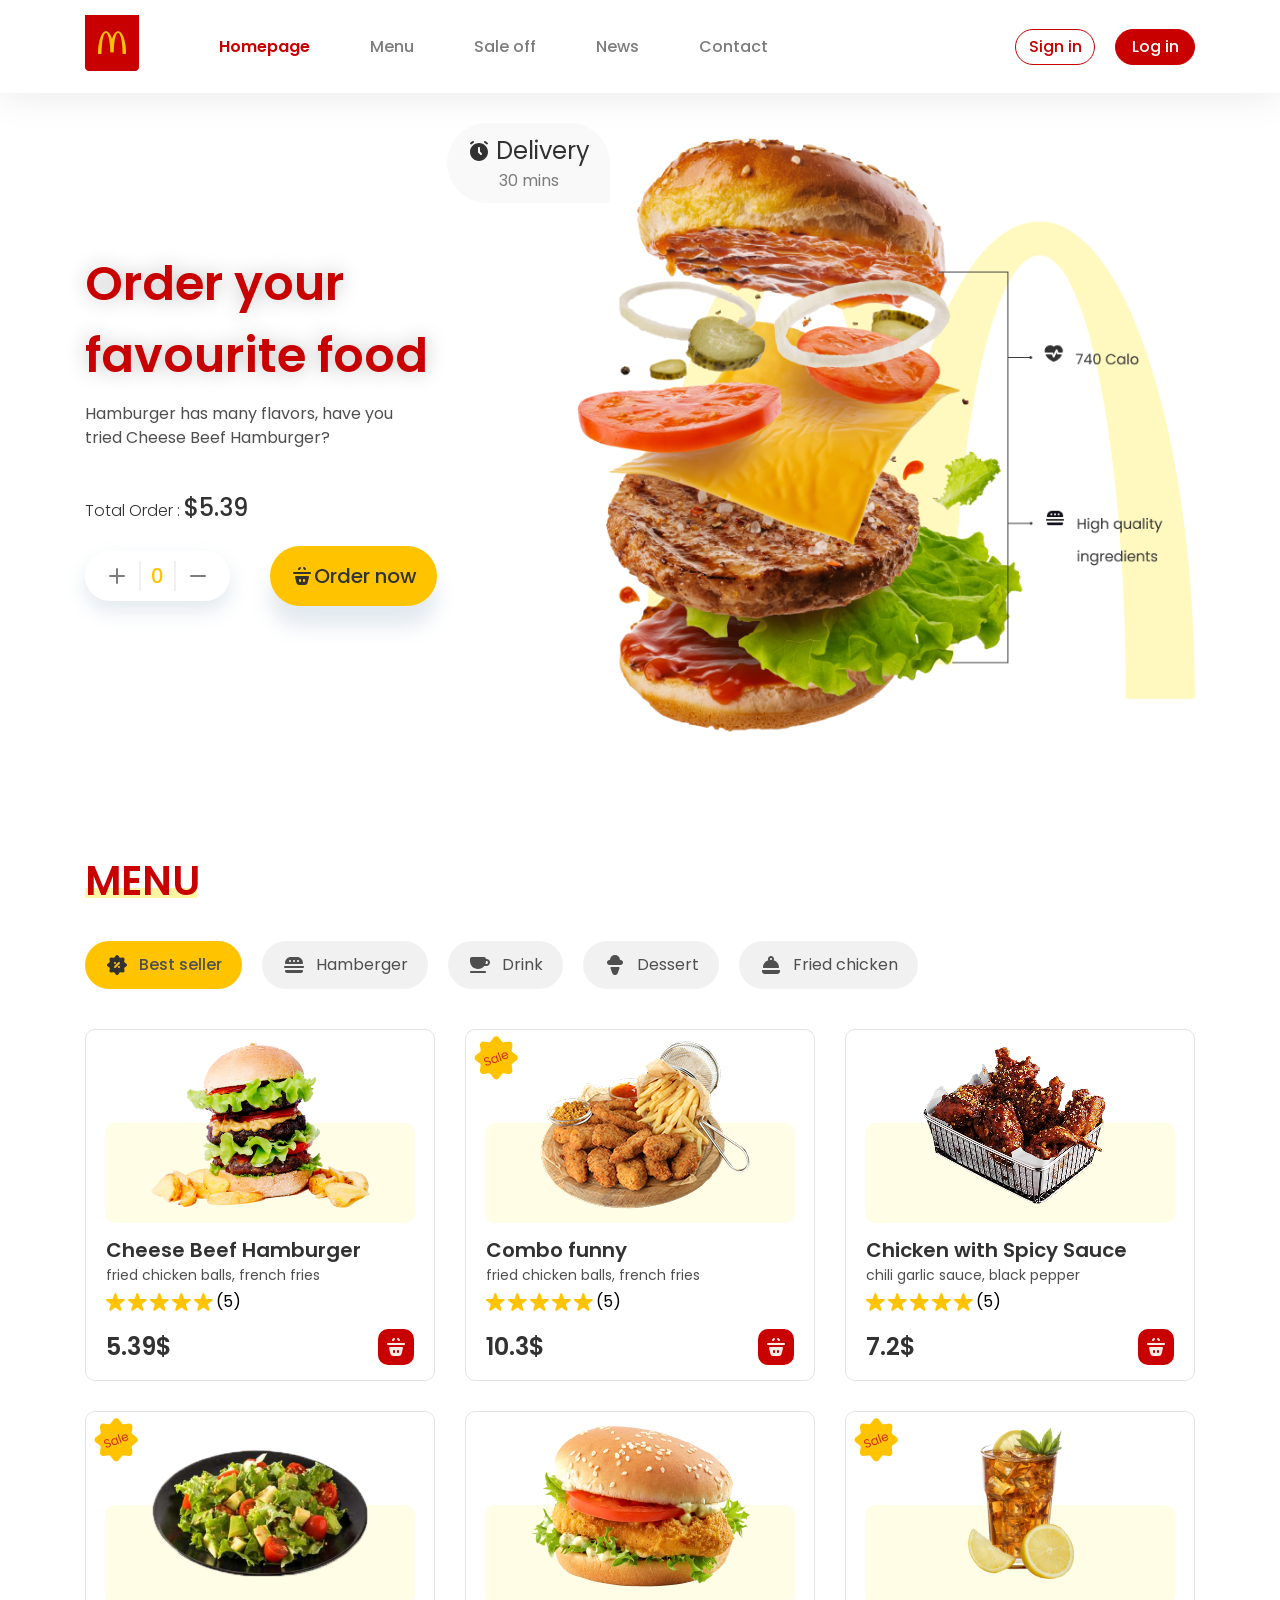
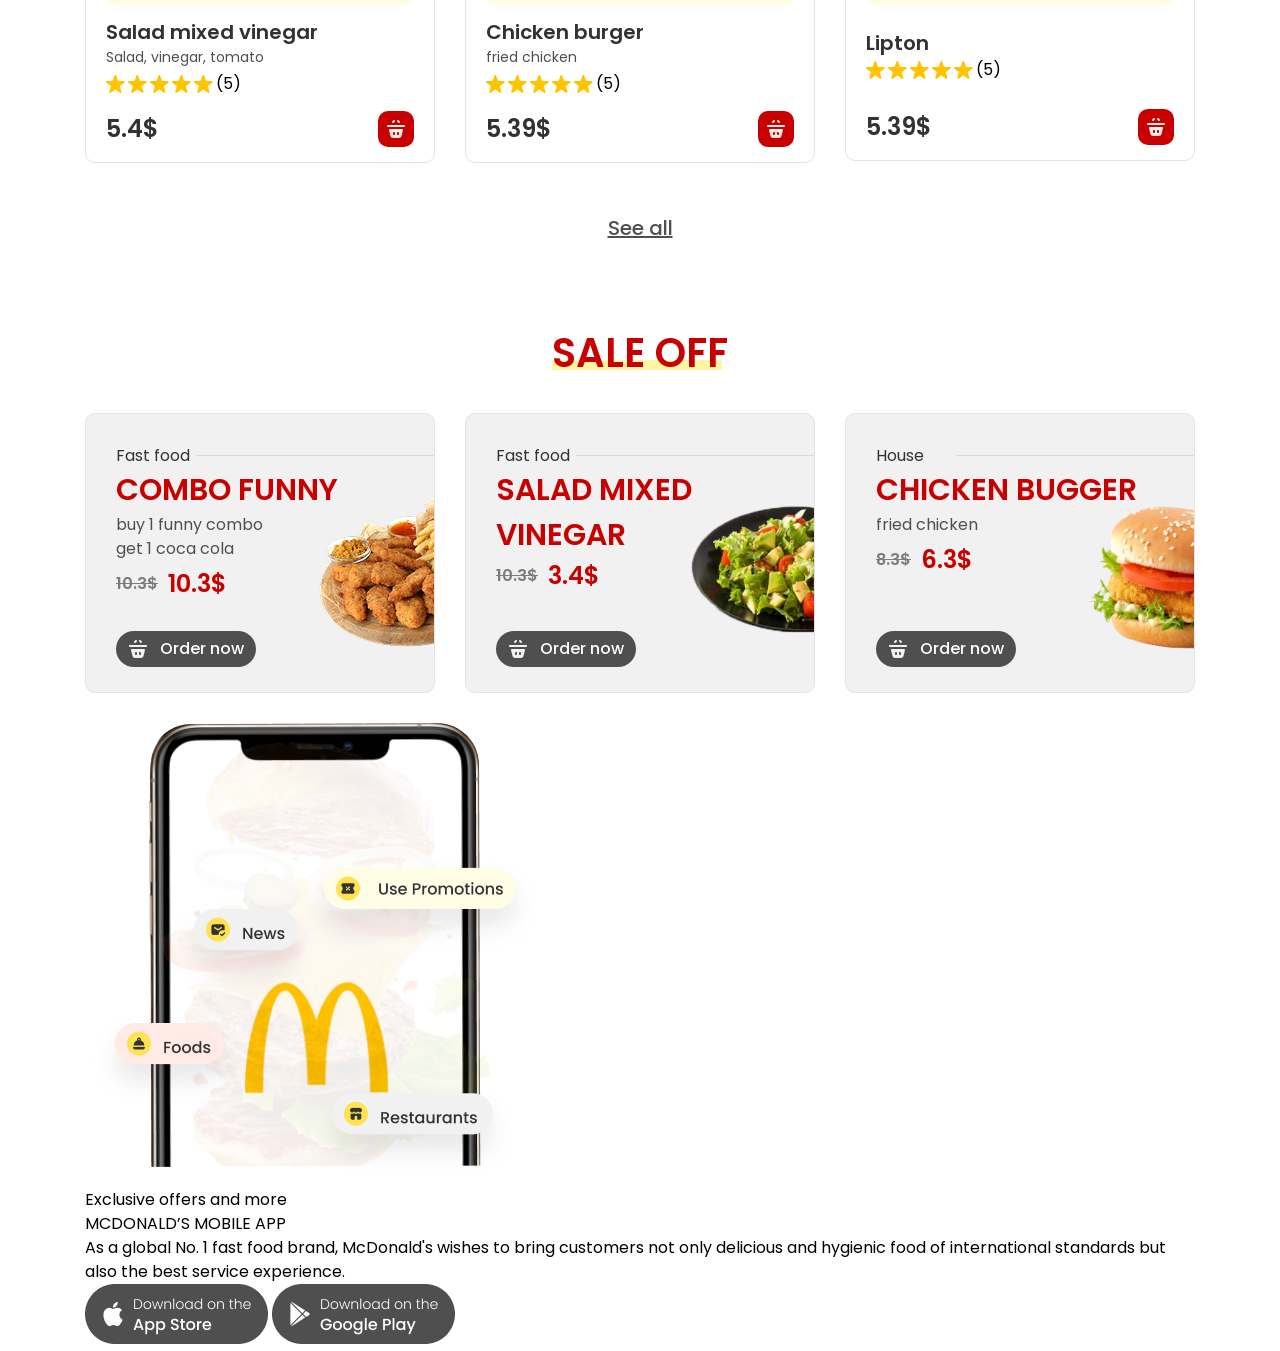
==== index.html @ 327045d1 "feat: add news section HTML structure" ====
<!doctype html>
<html lang="en">
  <head>
    <meta charset="UTF-8" />
    <meta name="viewport" content="width=device-width, initial-scale=1.0" />
    <title>food delivery</title>
    <link rel="icon" type="image/png" href="./images/logo-site.png" />
    <link rel="stylesheet" href="styles/app.css" />
    <link rel="stylesheet" href="styles/responsive.css" />
  </head>
  <body>
    <!-- header -->
    <header class="header">
      <div class="container">
        <nav class="nav">
          <div class="nav-content">
            <div class="nav-content__logo">
              <img
                src="./images/logo-header.png"
                class="nav-content__img"
                alt="header Logo"
              />
            </div>
            <ul class="menu-list">
              <li
                data-section="homepage"
                class="menu-list__item menu-list__item--active"
              >
                <a href="#" class="menu-list__item__link">Homepage</a>
              </li>
              <li data-section="menu" class="menu-list__item">
                <a href="#" class="menu-list__item__link">Menu</a>
              </li>
              <li data-section="sale-off" class="menu-list__item">
                <a href="#" class="menu-list__item__link">Sale off</a>
              </li>
              <li data-section="news" class="menu-list__item">
                <a href="#" class="menu-list__item__link">News</a>
              </li>
              <li data-section="contact" class="menu-list__item">
                <a href="#" class="menu-list__item__link">Contact</a>
              </li>
            </ul>
          </div>
          <div class="nav-btn">
            <a
              href="auth.html?form=signup"
              class="nav-btn__link nav-btn__link--sign"
              >Sign in</a
            >
            <a
              href="auth.html?form=login"
              class="nav-btn__link nav-btn__link--log"
              >Log in</a
            >
          </div>
          <div class="nav-toggle__icon">
            <div class="nav-toggle__line"></div>
          </div>
        </nav>
      </div>
    </header>
    <main class="main">
      <section class="homepage" id="homepage">
        <div class="container">
          <div class="row">
            <div class="col-12 col-md-5">
              <div class="homepage-content">
                <h1 class="homepage__title">Order your favourite food</h1>
                <p class="homepage__caption">
                  Hamburger has many flavors, have you tried Cheese Beef
                  Hamburger?
                </p>

                <div class="pricing">
                  <p class="pricing__price">
                    Total Order : <span> $5.39</span>
                  </p>
                  <div class="pricing-order">
                    <div class="pricing-order__numbers">
                      <svg
                        width="24"
                        height="24"
                        class="pricing-icon__plus"
                        viewBox="0 0 24 24"
                        fill="none"
                      >
                        <path
                          d="M12 5V19"
                          stroke="#7D7C7C"
                          stroke-width="2"
                          stroke-linecap="round"
                          stroke-linejoin="round"
                        />
                        <path
                          d="M5 12H19"
                          stroke="#7D7C7C"
                          stroke-width="2"
                          stroke-linecap="round"
                          stroke-linejoin="round"
                        />
                      </svg>
                      <span class="pricing-order__number">0</span>
                      <svg
                        width="24"
                        height="24"
                        class="pricing-icon__min"
                        viewBox="0 0 24 24"
                        fill="none"
                      >
                        <path
                          d="M5 12H19"
                          stroke="#7D7C7C"
                          stroke-width="2"
                          stroke-linecap="round"
                          stroke-linejoin="round"
                        />
                      </svg>
                    </div>
                    <div class="pricing-order__now">
                      <svg
                        width="24"
                        height="24"
                        class="pricing-icon__shopping"
                        viewBox="0 0 24 24"
                        fill="none"
                      >
                        <path
                          fill-rule="evenodd"
                          clip-rule="evenodd"
                          d="M5.9963 12C5.344 12 4.86633 12.6144 5.02717 13.2466L6.42488 18.7398C6.76319 20.0693 7.96032 21 9.33225 21H14.6652C16.0383 21 17.2362 20.0678 17.5734 18.7367L18.9644 13.2456C19.1245 12.6137 18.6469 12 17.9951 12H5.9963ZM9 16C9 15.4477 9.44771 15 10 15C10.5523 15 11 15.4477 11 16V17C11 17.5523 10.5523 18 10 18C9.44771 18 9 17.5523 9 17V16ZM13 16C13 15.4477 13.4477 15 14 15C14.5523 15 15 15.4477 15 16V17C15 17.5523 14.5523 18 14 18C13.4477 18 13 17.5523 13 17V16Z"
                          fill="#323232"
                        />
                        <path
                          d="M3 9C3 8.44772 3.44772 8 4 8H20C20.5523 8 21 8.44772 21 9C21 9.55228 20.5523 10 20 10H4C3.44772 10 3 9.55228 3 9Z"
                          fill="#323232"
                        />
                        <path
                          fill-rule="evenodd"
                          clip-rule="evenodd"
                          d="M10.7071 4.70711C11.0976 4.31658 11.0976 3.68342 10.7071 3.29289C10.3166 2.90237 9.68342 2.90237 9.29289 3.29289L8.29289 4.29289C7.90237 4.68342 7.90237 5.31658 8.29289 5.70711C8.68342 6.09763 9.31658 6.09763 9.70711 5.70711L10.7071 4.70711ZM13.2929 4.70711C12.9024 4.31658 12.9024 3.68342 13.2929 3.29289C13.6834 2.90237 14.3166 2.90237 14.7071 3.29289L15.7071 4.29289C16.0976 4.68342 16.0976 5.31658 15.7071 5.70711C15.3166 6.09763 14.6834 6.09763 14.2929 5.70711L13.2929 4.70711Z"
                          fill="#323232"
                        />
                      </svg>
                      <p class="pricing-order__now__title">Order now</p>
                    </div>
                  </div>
                </div>
              </div>
            </div>
            <div class="col-12 col-md-7">
              <div class="homepage-photo">
                <img
                  src="./images/Hamberger-home.png"
                  class="homepage_img"
                  alt="burger"
                />
              </div>
              <div class="delivery">
                <div class="delivery-recived">
                  <svg width="24" height="24" viewBox="0 0 24 24" fill="none">
                    <path
                      fill-rule="evenodd"
                      clip-rule="evenodd"
                      d="M3 13C3 8.02944 7.02944 4 12 4C16.9706 4 21 8.02944 21 13C21 17.9706 16.9706 22 12 22C7.02944 22 3 17.9706 3 13ZM13 9C13 8.44772 12.5523 8 12 8C11.4477 8 11 8.44772 11 9V13C11 13.2652 11.1054 13.5196 11.2929 13.7071L13.2929 15.7071C13.6834 16.0976 14.3166 16.0976 14.7071 15.7071C15.0976 15.3166 15.0976 14.6834 14.7071 14.2929L13 12.5858V9Z"
                      fill="#323232"
                    />
                    <path
                      d="M4.60006 5.30006C4.15823 5.63143 3.53143 5.54189 3.20006 5.10006C2.86869 4.65823 2.95823 4.03143 3.40006 3.70006L5.40006 2.20006C5.84189 1.86869 6.46869 1.95823 6.80006 2.40006C7.13143 2.84189 7.04189 3.46869 6.60006 3.80006L4.60006 5.30006Z"
                      fill="#323232"
                    />
                    <path
                      d="M18.6001 2.20018C18.1582 1.86881 17.5314 1.95835 17.2001 2.40018C16.8687 2.842 16.9582 3.46881 17.4001 3.80018L19.4001 5.30018C19.8419 5.63155 20.4687 5.542 20.8001 5.10018C21.1314 4.65835 21.0419 4.03155 20.6001 3.70018L18.6001 2.20018Z"
                      fill="#323232"
                    />
                  </svg>
                  <p class="delivery-recived__title">Delivery</p>
                </div>
                <p class="delivery-time">30 mins</p>
              </div>
            </div>
          </div>
        </div>
      </section>
      <section class="menu" id="menu">
        <div class="container">
          <h2 class="section-title">Menu</h2>
          <ul class="food-list">
            <li
              class="food-list__item food-list__item--active"
              data-content-id="#Bestseller"
            >
              <svg width="24" height="24" viewBox="0 0 24 24" fill="none">
                <path
                  fill-rule="evenodd"
                  clip-rule="evenodd"
                  d="M13.2193 2.60795C12.607 1.80052 11.3932 1.80052 10.781 2.60795L9.40692 4.42007C9.18858 4.70802 8.83187 4.85577 8.47387 4.80655L6.22093 4.49678C5.21707 4.35876 4.35876 5.21707 4.49678 6.22092L4.80655 8.47387C4.85577 8.83187 4.70802 9.18858 4.42007 9.40692L2.60795 10.781C1.80052 11.3932 1.80052 12.607 2.60795 13.2193L4.42007 14.5933C4.70802 14.8116 4.85577 15.1683 4.80655 15.5263L4.49678 17.7793C4.35876 18.7831 5.21707 19.6415 6.22092 19.5034L8.47387 19.1937C8.83187 19.1444 9.18858 19.2922 9.40691 19.5801L10.781 21.3923C11.3932 22.1997 12.607 22.1997 13.2193 21.3923L14.5933 19.5801C14.8116 19.2922 15.1683 19.1444 15.5263 19.1937L17.7793 19.5034C18.7831 19.6415 19.6415 18.7831 19.5034 17.7793L19.1937 15.5263C19.1444 15.1683 19.2922 14.8116 19.5801 14.5933L21.3923 13.2193C22.1997 12.607 22.1997 11.3932 21.3923 10.781L19.5801 9.40692C19.2922 9.18858 19.1444 8.83187 19.1937 8.47387L19.5034 6.22092C19.6415 5.21707 18.7831 4.35876 17.7793 4.49678L15.5263 4.80655C15.1683 4.85577 14.8116 4.70802 14.5933 4.42007L13.2193 2.60795ZM14.7071 9.2929C14.3166 8.90237 13.6834 8.90237 13.2929 9.2929L9.29289 13.2929C8.90237 13.6834 8.90237 14.3166 9.29289 14.7071C9.68342 15.0976 10.3166 15.0976 10.7071 14.7071L14.7071 10.7071C15.0976 10.3166 15.0976 9.68342 14.7071 9.2929ZM10 11C9.44772 11 9 10.5523 9 10C9 9.44772 9.44772 9 10 9C10.5523 9 11 9.44772 11 10C11 10.5523 10.5523 11 10 11ZM14 15C14.5523 15 15 14.5523 15 14C15 13.4477 14.5523 13 14 13C13.4477 13 13 13.4477 13 14C13 14.5523 13.4477 15 14 15Z"
                  fill="#323232"
                />
              </svg>
              <span class="food-list__item--text">Best seller</span>
            </li>
            <li class="food-list__item" data-content-id="#hamberger">
              <svg width="24" height="24" viewBox="0 0 24 24" fill="none">
                <path
                  d="M2 14C2 13.4477 2.44772 13 3 13H21C21.5523 13 22 13.4477 22 14C22 14.5523 21.5523 15 21 15H3C2.44772 15 2 14.5523 2 14Z"
                  fill="#504F4F"
                />
                <path
                  fill-rule="evenodd"
                  clip-rule="evenodd"
                  d="M3 10C3 6.68629 5.68629 4 9 4H15C18.3137 4 21 6.68629 21 10C21 10.5523 20.5523 11 20 11H4C3.44772 11 3 10.5523 3 10ZM9 8C9 8.55228 8.55228 9 8 9C7.44772 9 7 8.55228 7 8C7 7.44772 7.44772 7 8 7C8.55228 7 9 7.44772 9 8ZM12 9C12.5523 9 13 8.55228 13 8C13 7.44772 12.5523 7 12 7C11.4477 7 11 7.44772 11 8C11 8.55228 11.4477 9 12 9ZM17 8C17 8.55228 16.5523 9 16 9C15.4477 9 15 8.55228 15 8C15 7.44772 15.4477 7 16 7C16.5523 7 17 7.44772 17 8Z"
                  fill="#504F4F"
                />
                <path
                  d="M21 18C21 19.1046 20.1046 20 19 20H5C3.89543 20 3 19.1046 3 18C3 17.4477 3.44772 17 4 17H20C20.5523 17 21 17.4477 21 18Z"
                  fill="#504F4F"
                />
              </svg>
              <span class="food-list__item--text">Hamberger</span>
            </li>
            <li class="food-list__item" data-content-id="#drink">
              <svg width="24" height="24" viewBox="0 0 24 24" fill="none">
                <path
                  d="M2 19C2 18.4477 2.44772 18 3 18H17C17.5523 18 18 18.4477 18 19C18 19.5523 17.5523 20 17 20H3C2.44772 20 2 19.5523 2 19Z"
                  fill="#504F4F"
                />
                <path
                  fill-rule="evenodd"
                  clip-rule="evenodd"
                  d="M4 4C2.89543 4 2 4.89543 2 6V8C2 12.4183 5.58172 16 10 16C12.5264 16 14.7793 14.8289 16.2454 13H18.5C20.433 13 22 11.433 22 9.5C22 7.567 20.433 6 18.5 6H18C18 4.89543 17.1046 4 16 4H4ZM18 8C18 9.0609 17.7935 10.0736 17.4185 11H18.5C19.3284 11 20 10.3284 20 9.5C20 8.67157 19.3284 8 18.5 8H18Z"
                  fill="#504F4F"
                />
              </svg>
              <span class="food-list__item--text">Drink</span>
            </li>
            <li class="food-list__item" data-content-id="#dessert">
              <svg width="24" height="24" viewBox="0 0 24 24" fill="none">
                <path
                  d="M7.50668 15.3511C7.26153 14.6974 7.74481 14 8.44301 14H15.557C16.2552 14 16.7385 14.6974 16.4933 15.3511L14.7023 20.1273C14.2799 21.2538 13.203 22 12 22C10.797 22 9.72017 21.2538 9.29777 20.1273L7.50668 15.3511Z"
                  fill="#504F4F"
                />
                <path
                  fill-rule="evenodd"
                  clip-rule="evenodd"
                  d="M16.9754 6.5007C17.0026 6.7755 17.2239 7 17.5 7C18.8807 7 20 8.11929 20 9.5C20 10.8807 18.8807 12 17.5 12H12H6.5C5.11929 12 4 10.8807 4 9.5C4 8.11929 5.11929 7 6.5 7C6.77614 7 6.99737 6.7755 7.02462 6.5007C7.27516 3.9737 9.40709 2 12 2C14.5929 2 16.7248 3.9737 16.9754 6.5007Z"
                  fill="#504F4F"
                />
              </svg>
              <span class="food-list__item--text">Dessert</span>
            </li>
            <li class="food-list__item" data-content-id="#Friedchicken">
              <svg width="24" height="24" viewBox="0 0 24 24" fill="none">
                <path
                  d="M3 17.8C3 17.3582 3.35817 17 3.8 17H20.2C20.6418 17 21 17.3582 21 17.8C21 19.5673 19.5673 21 17.8 21H6.2C4.43269 21 3 19.5673 3 17.8Z"
                  fill="#504F4F"
                />
                <path
                  fill-rule="evenodd"
                  clip-rule="evenodd"
                  d="M3.8 17C3.35817 17 3 17.3582 3 17.8C3 19.5673 4.43269 21 6.2 21H17.8C19.5673 21 21 19.5673 21 17.8C21 17.3582 20.6418 17 20.2 17H3.8Z"
                  fill="#504F4F"
                />
                <path
                  fill-rule="evenodd"
                  clip-rule="evenodd"
                  d="M14.6785 7.35254C14.8842 6.94614 15 6.4866 15 6C15 4.34315 13.6569 3 12 3C10.3431 3 9 4.34315 9 6C9 6.4866 9.11585 6.94614 9.32147 7.35254C6.23647 8.32706 4 11.2119 4 14.619C4 14.8294 4.17056 15 4.38095 15H19.619C19.8294 15 20 14.8294 20 14.619C20 11.2119 17.7635 8.32706 14.6785 7.35254ZM13 6C13 6.55228 12.5523 7 12 7C11.4477 7 11 6.55228 11 6C11 5.44772 11.4477 5 12 5C12.5523 5 13 5.44772 13 6Z"
                  fill="#504F4F"
                />
              </svg>
              <span class="food-list__item--text">Fried chicken</span>
            </li>
          </ul>
          <div class="menu-food menu-food--show" id="Bestseller">
            <div class="row">
              <div class="col-12 col-sm-6 col-md-6 col-lg-4">
                <div class="food-card">
                  <div class="food-card__photo">
                    <img
                      src="./images/Hamberher-menu.png"
                      class="food-card__img"
                      alt="Hamberger"
                      loading="lazy"
                    />
                  </div>
                  <div class="food-content">
                    <h4 class="food-content-title">Cheese Beef Hamburger</h4>
                    <p class="food-content-caption">
                      fried chicken balls, french fries
                    </p>
                    <div class="food-star">
                      <svg
                        width="19"
                        height="18"
                        viewBox="0 0 19 18"
                        fill="none"
                      >
                        <path
                          d="M8.38586 0.690968C8.68521 -0.230343 9.98862 -0.230344 10.288 0.690967L11.8066 5.36473C11.9404 5.77675 12.3244 6.05571 12.7576 6.05571H17.6719C18.6406 6.05571 19.0434 7.29533 18.2597 7.86473L14.284 10.7533C13.9335 11.0079 13.7868 11.4593 13.9207 11.8713L15.4393 16.5451C15.7386 17.4664 14.6842 18.2325 13.9004 17.6631L9.9247 14.7746C9.57421 14.5199 9.09962 14.5199 8.74913 14.7746L4.77339 17.6631C3.98968 18.2325 2.9352 17.4664 3.23455 16.5451L4.75314 11.8713C4.88702 11.4593 4.74036 11.0079 4.38987 10.7533L0.414135 7.86473C-0.369579 7.29533 0.0331967 6.05571 1.00192 6.05571H5.9162C6.34943 6.05571 6.73339 5.77675 6.86726 5.36473L8.38586 0.690968Z"
                          fill="#FFC300"
                        />
                      </svg>
                      <svg
                        width="19"
                        height="18"
                        viewBox="0 0 19 18"
                        fill="none"
                      >
                        <path
                          d="M8.38586 0.690968C8.68521 -0.230343 9.98862 -0.230344 10.288 0.690967L11.8066 5.36473C11.9404 5.77675 12.3244 6.05571 12.7576 6.05571H17.6719C18.6406 6.05571 19.0434 7.29533 18.2597 7.86473L14.284 10.7533C13.9335 11.0079 13.7868 11.4593 13.9207 11.8713L15.4393 16.5451C15.7386 17.4664 14.6842 18.2325 13.9004 17.6631L9.9247 14.7746C9.57421 14.5199 9.09962 14.5199 8.74913 14.7746L4.77339 17.6631C3.98968 18.2325 2.9352 17.4664 3.23455 16.5451L4.75314 11.8713C4.88702 11.4593 4.74036 11.0079 4.38987 10.7533L0.414135 7.86473C-0.369579 7.29533 0.0331967 6.05571 1.00192 6.05571H5.9162C6.34943 6.05571 6.73339 5.77675 6.86726 5.36473L8.38586 0.690968Z"
                          fill="#FFC300"
                        />
                      </svg>
                      <svg
                        width="19"
                        height="18"
                        viewBox="0 0 19 18"
                        fill="none"
                      >
                        <path
                          d="M8.38586 0.690968C8.68521 -0.230343 9.98862 -0.230344 10.288 0.690967L11.8066 5.36473C11.9404 5.77675 12.3244 6.05571 12.7576 6.05571H17.6719C18.6406 6.05571 19.0434 7.29533 18.2597 7.86473L14.284 10.7533C13.9335 11.0079 13.7868 11.4593 13.9207 11.8713L15.4393 16.5451C15.7386 17.4664 14.6842 18.2325 13.9004 17.6631L9.9247 14.7746C9.57421 14.5199 9.09962 14.5199 8.74913 14.7746L4.77339 17.6631C3.98968 18.2325 2.9352 17.4664 3.23455 16.5451L4.75314 11.8713C4.88702 11.4593 4.74036 11.0079 4.38987 10.7533L0.414135 7.86473C-0.369579 7.29533 0.0331967 6.05571 1.00192 6.05571H5.9162C6.34943 6.05571 6.73339 5.77675 6.86726 5.36473L8.38586 0.690968Z"
                          fill="#FFC300"
                        />
                      </svg>
                      <svg
                        width="19"
                        height="18"
                        viewBox="0 0 19 18"
                        fill="none"
                      >
                        <path
                          d="M8.38586 0.690968C8.68521 -0.230343 9.98862 -0.230344 10.288 0.690967L11.8066 5.36473C11.9404 5.77675 12.3244 6.05571 12.7576 6.05571H17.6719C18.6406 6.05571 19.0434 7.29533 18.2597 7.86473L14.284 10.7533C13.9335 11.0079 13.7868 11.4593 13.9207 11.8713L15.4393 16.5451C15.7386 17.4664 14.6842 18.2325 13.9004 17.6631L9.9247 14.7746C9.57421 14.5199 9.09962 14.5199 8.74913 14.7746L4.77339 17.6631C3.98968 18.2325 2.9352 17.4664 3.23455 16.5451L4.75314 11.8713C4.88702 11.4593 4.74036 11.0079 4.38987 10.7533L0.414135 7.86473C-0.369579 7.29533 0.0331967 6.05571 1.00192 6.05571H5.9162C6.34943 6.05571 6.73339 5.77675 6.86726 5.36473L8.38586 0.690968Z"
                          fill="#FFC300"
                        />
                      </svg>
                      <svg
                        width="19"
                        height="18"
                        viewBox="0 0 19 18"
                        fill="none"
                      >
                        <path
                          d="M8.38586 0.690968C8.68521 -0.230343 9.98862 -0.230344 10.288 0.690967L11.8066 5.36473C11.9404 5.77675 12.3244 6.05571 12.7576 6.05571H17.6719C18.6406 6.05571 19.0434 7.29533 18.2597 7.86473L14.284 10.7533C13.9335 11.0079 13.7868 11.4593 13.9207 11.8713L15.4393 16.5451C15.7386 17.4664 14.6842 18.2325 13.9004 17.6631L9.9247 14.7746C9.57421 14.5199 9.09962 14.5199 8.74913 14.7746L4.77339 17.6631C3.98968 18.2325 2.9352 17.4664 3.23455 16.5451L4.75314 11.8713C4.88702 11.4593 4.74036 11.0079 4.38987 10.7533L0.414135 7.86473C-0.369579 7.29533 0.0331967 6.05571 1.00192 6.05571H5.9162C6.34943 6.05571 6.73339 5.77675 6.86726 5.36473L8.38586 0.690968Z"
                          fill="#FFC300"
                        />
                      </svg>
                      <span class="food-star__text">(5)</span>
                    </div>
                  </div>
                  <div class="food-price">
                    <p class="food-price__text">5.39$</p>
                    <div class="food-price__icon">
                      <svg
                        width="24"
                        height="24"
                        viewBox="0 0 24 24"
                        fill="none"
                      >
                        <path
                          fill-rule="evenodd"
                          clip-rule="evenodd"
                          d="M5.9963 12C5.344 12 4.86633 12.6144 5.02717 13.2466L6.42488 18.7398C6.76319 20.0693 7.96032 21 9.33225 21H14.6652C16.0383 21 17.2362 20.0678 17.5734 18.7367L18.9644 13.2456C19.1245 12.6137 18.6469 12 17.9951 12H5.9963ZM9 16C9 15.4477 9.44771 15 10 15C10.5523 15 11 15.4477 11 16V17C11 17.5523 10.5523 18 10 18C9.44771 18 9 17.5523 9 17V16ZM13 16C13 15.4477 13.4477 15 14 15C14.5523 15 15 15.4477 15 16V17C15 17.5523 14.5523 18 14 18C13.4477 18 13 17.5523 13 17V16Z"
                          fill="#ffeae6"
                        />
                        <path
                          d="M3 9C3 8.44772 3.44772 8 4 8H20C20.5523 8 21 8.44772 21 9C21 9.55228 20.5523 10 20 10H4C3.44772 10 3 9.55228 3 9Z"
                          fill="#ffeae6"
                        />
                        <path
                          fill-rule="evenodd"
                          clip-rule="evenodd"
                          d="M10.7071 4.70711C11.0976 4.31658 11.0976 3.68342 10.7071 3.29289C10.3166 2.90237 9.68342 2.90237 9.29289 3.29289L8.29289 4.29289C7.90237 4.68342 7.90237 5.31658 8.29289 5.70711C8.68342 6.09763 9.31658 6.09763 9.70711 5.70711L10.7071 4.70711ZM13.2929 4.70711C12.9024 4.31658 12.9024 3.68342 13.2929 3.29289C13.6834 2.90237 14.3166 2.90237 14.7071 3.29289L15.7071 4.29289C16.0976 4.68342 16.0976 5.31658 15.7071 5.70711C15.3166 6.09763 14.6834 6.09763 14.2929 5.70711L13.2929 4.70711Z"
                          fill="#ffeae6"
                        />
                      </svg>
                    </div>
                  </div>
                </div>
              </div>
              <div class="col-12 col-sm-6 col-md-6 col-lg-4">
                <div class="food-card">
                  <div class="food-card__photo">
                    <img
                      src="./images/Combo-menu.png"
                      class="food-card__img"
                      alt="Hamberger"
                      loading="lazy"
                    />
                  </div>
                  <div class="food-content">
                    <h4 class="food-content-title">Combo funny</h4>
                    <p class="food-content-caption">
                      fried chicken balls, french fries
                    </p>
                    <div class="food-star">
                      <svg
                        width="19"
                        height="18"
                        viewBox="0 0 19 18"
                        fill="none"
                      >
                        <path
                          d="M8.38586 0.690968C8.68521 -0.230343 9.98862 -0.230344 10.288 0.690967L11.8066 5.36473C11.9404 5.77675 12.3244 6.05571 12.7576 6.05571H17.6719C18.6406 6.05571 19.0434 7.29533 18.2597 7.86473L14.284 10.7533C13.9335 11.0079 13.7868 11.4593 13.9207 11.8713L15.4393 16.5451C15.7386 17.4664 14.6842 18.2325 13.9004 17.6631L9.9247 14.7746C9.57421 14.5199 9.09962 14.5199 8.74913 14.7746L4.77339 17.6631C3.98968 18.2325 2.9352 17.4664 3.23455 16.5451L4.75314 11.8713C4.88702 11.4593 4.74036 11.0079 4.38987 10.7533L0.414135 7.86473C-0.369579 7.29533 0.0331967 6.05571 1.00192 6.05571H5.9162C6.34943 6.05571 6.73339 5.77675 6.86726 5.36473L8.38586 0.690968Z"
                          fill="#FFC300"
                        />
                      </svg>
                      <svg
                        width="19"
                        height="18"
                        viewBox="0 0 19 18"
                        fill="none"
                      >
                        <path
                          d="M8.38586 0.690968C8.68521 -0.230343 9.98862 -0.230344 10.288 0.690967L11.8066 5.36473C11.9404 5.77675 12.3244 6.05571 12.7576 6.05571H17.6719C18.6406 6.05571 19.0434 7.29533 18.2597 7.86473L14.284 10.7533C13.9335 11.0079 13.7868 11.4593 13.9207 11.8713L15.4393 16.5451C15.7386 17.4664 14.6842 18.2325 13.9004 17.6631L9.9247 14.7746C9.57421 14.5199 9.09962 14.5199 8.74913 14.7746L4.77339 17.6631C3.98968 18.2325 2.9352 17.4664 3.23455 16.5451L4.75314 11.8713C4.88702 11.4593 4.74036 11.0079 4.38987 10.7533L0.414135 7.86473C-0.369579 7.29533 0.0331967 6.05571 1.00192 6.05571H5.9162C6.34943 6.05571 6.73339 5.77675 6.86726 5.36473L8.38586 0.690968Z"
                          fill="#FFC300"
                        />
                      </svg>
                      <svg
                        width="19"
                        height="18"
                        viewBox="0 0 19 18"
                        fill="none"
                      >
                        <path
                          d="M8.38586 0.690968C8.68521 -0.230343 9.98862 -0.230344 10.288 0.690967L11.8066 5.36473C11.9404 5.77675 12.3244 6.05571 12.7576 6.05571H17.6719C18.6406 6.05571 19.0434 7.29533 18.2597 7.86473L14.284 10.7533C13.9335 11.0079 13.7868 11.4593 13.9207 11.8713L15.4393 16.5451C15.7386 17.4664 14.6842 18.2325 13.9004 17.6631L9.9247 14.7746C9.57421 14.5199 9.09962 14.5199 8.74913 14.7746L4.77339 17.6631C3.98968 18.2325 2.9352 17.4664 3.23455 16.5451L4.75314 11.8713C4.88702 11.4593 4.74036 11.0079 4.38987 10.7533L0.414135 7.86473C-0.369579 7.29533 0.0331967 6.05571 1.00192 6.05571H5.9162C6.34943 6.05571 6.73339 5.77675 6.86726 5.36473L8.38586 0.690968Z"
                          fill="#FFC300"
                        />
                      </svg>
                      <svg
                        width="19"
                        height="18"
                        viewBox="0 0 19 18"
                        fill="none"
                      >
                        <path
                          d="M8.38586 0.690968C8.68521 -0.230343 9.98862 -0.230344 10.288 0.690967L11.8066 5.36473C11.9404 5.77675 12.3244 6.05571 12.7576 6.05571H17.6719C18.6406 6.05571 19.0434 7.29533 18.2597 7.86473L14.284 10.7533C13.9335 11.0079 13.7868 11.4593 13.9207 11.8713L15.4393 16.5451C15.7386 17.4664 14.6842 18.2325 13.9004 17.6631L9.9247 14.7746C9.57421 14.5199 9.09962 14.5199 8.74913 14.7746L4.77339 17.6631C3.98968 18.2325 2.9352 17.4664 3.23455 16.5451L4.75314 11.8713C4.88702 11.4593 4.74036 11.0079 4.38987 10.7533L0.414135 7.86473C-0.369579 7.29533 0.0331967 6.05571 1.00192 6.05571H5.9162C6.34943 6.05571 6.73339 5.77675 6.86726 5.36473L8.38586 0.690968Z"
                          fill="#FFC300"
                        />
                      </svg>
                      <svg
                        width="19"
                        height="18"
                        viewBox="0 0 19 18"
                        fill="none"
                      >
                        <path
                          d="M8.38586 0.690968C8.68521 -0.230343 9.98862 -0.230344 10.288 0.690967L11.8066 5.36473C11.9404 5.77675 12.3244 6.05571 12.7576 6.05571H17.6719C18.6406 6.05571 19.0434 7.29533 18.2597 7.86473L14.284 10.7533C13.9335 11.0079 13.7868 11.4593 13.9207 11.8713L15.4393 16.5451C15.7386 17.4664 14.6842 18.2325 13.9004 17.6631L9.9247 14.7746C9.57421 14.5199 9.09962 14.5199 8.74913 14.7746L4.77339 17.6631C3.98968 18.2325 2.9352 17.4664 3.23455 16.5451L4.75314 11.8713C4.88702 11.4593 4.74036 11.0079 4.38987 10.7533L0.414135 7.86473C-0.369579 7.29533 0.0331967 6.05571 1.00192 6.05571H5.9162C6.34943 6.05571 6.73339 5.77675 6.86726 5.36473L8.38586 0.690968Z"
                          fill="#FFC300"
                        />
                      </svg>
                      <span class="food-star__text">(5)</span>
                    </div>
                  </div>
                  <div class="food-price">
                    <p class="food-price__text">10.3$</p>
                    <div class="food-price__icon">
                      <svg
                        width="24"
                        height="24"
                        viewBox="0 0 24 24"
                        fill="none"
                      >
                        <path
                          fill-rule="evenodd"
                          clip-rule="evenodd"
                          d="M5.9963 12C5.344 12 4.86633 12.6144 5.02717 13.2466L6.42488 18.7398C6.76319 20.0693 7.96032 21 9.33225 21H14.6652C16.0383 21 17.2362 20.0678 17.5734 18.7367L18.9644 13.2456C19.1245 12.6137 18.6469 12 17.9951 12H5.9963ZM9 16C9 15.4477 9.44771 15 10 15C10.5523 15 11 15.4477 11 16V17C11 17.5523 10.5523 18 10 18C9.44771 18 9 17.5523 9 17V16ZM13 16C13 15.4477 13.4477 15 14 15C14.5523 15 15 15.4477 15 16V17C15 17.5523 14.5523 18 14 18C13.4477 18 13 17.5523 13 17V16Z"
                          fill="#ffeae6"
                        />
                        <path
                          d="M3 9C3 8.44772 3.44772 8 4 8H20C20.5523 8 21 8.44772 21 9C21 9.55228 20.5523 10 20 10H4C3.44772 10 3 9.55228 3 9Z"
                          fill="#ffeae6"
                        />
                        <path
                          fill-rule="evenodd"
                          clip-rule="evenodd"
                          d="M10.7071 4.70711C11.0976 4.31658 11.0976 3.68342 10.7071 3.29289C10.3166 2.90237 9.68342 2.90237 9.29289 3.29289L8.29289 4.29289C7.90237 4.68342 7.90237 5.31658 8.29289 5.70711C8.68342 6.09763 9.31658 6.09763 9.70711 5.70711L10.7071 4.70711ZM13.2929 4.70711C12.9024 4.31658 12.9024 3.68342 13.2929 3.29289C13.6834 2.90237 14.3166 2.90237 14.7071 3.29289L15.7071 4.29289C16.0976 4.68342 16.0976 5.31658 15.7071 5.70711C15.3166 6.09763 14.6834 6.09763 14.2929 5.70711L13.2929 4.70711Z"
                          fill="#ffeae6"
                        />
                      </svg>
                    </div>
                  </div>
                  <img
                    src="./images/sale-menu.png"
                    class="food-sale"
                    alt="sale"
                  />
                </div>
              </div>
              <div class="col-12 col-sm-6 col-md-6 col-lg-4">
                <div class="food-card">
                  <div class="food-card__photo">
                    <img
                      src="./images/chicken-menu.png"
                      class="food-card__img"
                      alt="Hamberger"
                      loading="lazy"
                    />
                  </div>
                  <div class="food-content">
                    <h4 class="food-content-title">
                      ‌Chicken with Spicy Sauce
                    </h4>
                    <p class="food-content-caption">
                      chili garlic sauce, black pepper
                    </p>
                    <div class="food-star">
                      <svg
                        width="19"
                        height="18"
                        viewBox="0 0 19 18"
                        fill="none"
                      >
                        <path
                          d="M8.38586 0.690968C8.68521 -0.230343 9.98862 -0.230344 10.288 0.690967L11.8066 5.36473C11.9404 5.77675 12.3244 6.05571 12.7576 6.05571H17.6719C18.6406 6.05571 19.0434 7.29533 18.2597 7.86473L14.284 10.7533C13.9335 11.0079 13.7868 11.4593 13.9207 11.8713L15.4393 16.5451C15.7386 17.4664 14.6842 18.2325 13.9004 17.6631L9.9247 14.7746C9.57421 14.5199 9.09962 14.5199 8.74913 14.7746L4.77339 17.6631C3.98968 18.2325 2.9352 17.4664 3.23455 16.5451L4.75314 11.8713C4.88702 11.4593 4.74036 11.0079 4.38987 10.7533L0.414135 7.86473C-0.369579 7.29533 0.0331967 6.05571 1.00192 6.05571H5.9162C6.34943 6.05571 6.73339 5.77675 6.86726 5.36473L8.38586 0.690968Z"
                          fill="#FFC300"
                        />
                      </svg>
                      <svg
                        width="19"
                        height="18"
                        viewBox="0 0 19 18"
                        fill="none"
                      >
                        <path
                          d="M8.38586 0.690968C8.68521 -0.230343 9.98862 -0.230344 10.288 0.690967L11.8066 5.36473C11.9404 5.77675 12.3244 6.05571 12.7576 6.05571H17.6719C18.6406 6.05571 19.0434 7.29533 18.2597 7.86473L14.284 10.7533C13.9335 11.0079 13.7868 11.4593 13.9207 11.8713L15.4393 16.5451C15.7386 17.4664 14.6842 18.2325 13.9004 17.6631L9.9247 14.7746C9.57421 14.5199 9.09962 14.5199 8.74913 14.7746L4.77339 17.6631C3.98968 18.2325 2.9352 17.4664 3.23455 16.5451L4.75314 11.8713C4.88702 11.4593 4.74036 11.0079 4.38987 10.7533L0.414135 7.86473C-0.369579 7.29533 0.0331967 6.05571 1.00192 6.05571H5.9162C6.34943 6.05571 6.73339 5.77675 6.86726 5.36473L8.38586 0.690968Z"
                          fill="#FFC300"
                        />
                      </svg>
                      <svg
                        width="19"
                        height="18"
                        viewBox="0 0 19 18"
                        fill="none"
                      >
                        <path
                          d="M8.38586 0.690968C8.68521 -0.230343 9.98862 -0.230344 10.288 0.690967L11.8066 5.36473C11.9404 5.77675 12.3244 6.05571 12.7576 6.05571H17.6719C18.6406 6.05571 19.0434 7.29533 18.2597 7.86473L14.284 10.7533C13.9335 11.0079 13.7868 11.4593 13.9207 11.8713L15.4393 16.5451C15.7386 17.4664 14.6842 18.2325 13.9004 17.6631L9.9247 14.7746C9.57421 14.5199 9.09962 14.5199 8.74913 14.7746L4.77339 17.6631C3.98968 18.2325 2.9352 17.4664 3.23455 16.5451L4.75314 11.8713C4.88702 11.4593 4.74036 11.0079 4.38987 10.7533L0.414135 7.86473C-0.369579 7.29533 0.0331967 6.05571 1.00192 6.05571H5.9162C6.34943 6.05571 6.73339 5.77675 6.86726 5.36473L8.38586 0.690968Z"
                          fill="#FFC300"
                        />
                      </svg>
                      <svg
                        width="19"
                        height="18"
                        viewBox="0 0 19 18"
                        fill="none"
                      >
                        <path
                          d="M8.38586 0.690968C8.68521 -0.230343 9.98862 -0.230344 10.288 0.690967L11.8066 5.36473C11.9404 5.77675 12.3244 6.05571 12.7576 6.05571H17.6719C18.6406 6.05571 19.0434 7.29533 18.2597 7.86473L14.284 10.7533C13.9335 11.0079 13.7868 11.4593 13.9207 11.8713L15.4393 16.5451C15.7386 17.4664 14.6842 18.2325 13.9004 17.6631L9.9247 14.7746C9.57421 14.5199 9.09962 14.5199 8.74913 14.7746L4.77339 17.6631C3.98968 18.2325 2.9352 17.4664 3.23455 16.5451L4.75314 11.8713C4.88702 11.4593 4.74036 11.0079 4.38987 10.7533L0.414135 7.86473C-0.369579 7.29533 0.0331967 6.05571 1.00192 6.05571H5.9162C6.34943 6.05571 6.73339 5.77675 6.86726 5.36473L8.38586 0.690968Z"
                          fill="#FFC300"
                        />
                      </svg>
                      <svg
                        width="19"
                        height="18"
                        viewBox="0 0 19 18"
                        fill="none"
                      >
                        <path
                          d="M8.38586 0.690968C8.68521 -0.230343 9.98862 -0.230344 10.288 0.690967L11.8066 5.36473C11.9404 5.77675 12.3244 6.05571 12.7576 6.05571H17.6719C18.6406 6.05571 19.0434 7.29533 18.2597 7.86473L14.284 10.7533C13.9335 11.0079 13.7868 11.4593 13.9207 11.8713L15.4393 16.5451C15.7386 17.4664 14.6842 18.2325 13.9004 17.6631L9.9247 14.7746C9.57421 14.5199 9.09962 14.5199 8.74913 14.7746L4.77339 17.6631C3.98968 18.2325 2.9352 17.4664 3.23455 16.5451L4.75314 11.8713C4.88702 11.4593 4.74036 11.0079 4.38987 10.7533L0.414135 7.86473C-0.369579 7.29533 0.0331967 6.05571 1.00192 6.05571H5.9162C6.34943 6.05571 6.73339 5.77675 6.86726 5.36473L8.38586 0.690968Z"
                          fill="#FFC300"
                        />
                      </svg>
                      <span class="food-star__text">(5)</span>
                    </div>
                  </div>
                  <div class="food-price">
                    <p class="food-price__text">7.2$</p>
                    <div class="food-price__icon">
                      <svg
                        width="24"
                        height="24"
                        viewBox="0 0 24 24"
                        fill="none"
                      >
                        <path
                          fill-rule="evenodd"
                          clip-rule="evenodd"
                          d="M5.9963 12C5.344 12 4.86633 12.6144 5.02717 13.2466L6.42488 18.7398C6.76319 20.0693 7.96032 21 9.33225 21H14.6652C16.0383 21 17.2362 20.0678 17.5734 18.7367L18.9644 13.2456C19.1245 12.6137 18.6469 12 17.9951 12H5.9963ZM9 16C9 15.4477 9.44771 15 10 15C10.5523 15 11 15.4477 11 16V17C11 17.5523 10.5523 18 10 18C9.44771 18 9 17.5523 9 17V16ZM13 16C13 15.4477 13.4477 15 14 15C14.5523 15 15 15.4477 15 16V17C15 17.5523 14.5523 18 14 18C13.4477 18 13 17.5523 13 17V16Z"
                          fill="#ffeae6"
                        />
                        <path
                          d="M3 9C3 8.44772 3.44772 8 4 8H20C20.5523 8 21 8.44772 21 9C21 9.55228 20.5523 10 20 10H4C3.44772 10 3 9.55228 3 9Z"
                          fill="#ffeae6"
                        />
                        <path
                          fill-rule="evenodd"
                          clip-rule="evenodd"
                          d="M10.7071 4.70711C11.0976 4.31658 11.0976 3.68342 10.7071 3.29289C10.3166 2.90237 9.68342 2.90237 9.29289 3.29289L8.29289 4.29289C7.90237 4.68342 7.90237 5.31658 8.29289 5.70711C8.68342 6.09763 9.31658 6.09763 9.70711 5.70711L10.7071 4.70711ZM13.2929 4.70711C12.9024 4.31658 12.9024 3.68342 13.2929 3.29289C13.6834 2.90237 14.3166 2.90237 14.7071 3.29289L15.7071 4.29289C16.0976 4.68342 16.0976 5.31658 15.7071 5.70711C15.3166 6.09763 14.6834 6.09763 14.2929 5.70711L13.2929 4.70711Z"
                          fill="#ffeae6"
                        />
                      </svg>
                    </div>
                  </div>
                </div>
              </div>
              <div class="col-12 col-sm-6 col-md-6 col-lg-4">
                <div class="food-card">
                  <div class="food-card__photo">
                    <img
                      src="./images/Salad-menu.png"
                      class="food-card__img"
                      alt="Hamberger"
                      loading="lazy"
                    />
                  </div>
                  <div class="food-content">
                    <h4 class="food-content-title">Salad mixed vinegar</h4>
                    <p class="food-content-caption">Salad, vinegar, tomato</p>
                    <div class="food-star">
                      <svg
                        width="19"
                        height="18"
                        viewBox="0 0 19 18"
                        fill="none"
                      >
                        <path
                          d="M8.38586 0.690968C8.68521 -0.230343 9.98862 -0.230344 10.288 0.690967L11.8066 5.36473C11.9404 5.77675 12.3244 6.05571 12.7576 6.05571H17.6719C18.6406 6.05571 19.0434 7.29533 18.2597 7.86473L14.284 10.7533C13.9335 11.0079 13.7868 11.4593 13.9207 11.8713L15.4393 16.5451C15.7386 17.4664 14.6842 18.2325 13.9004 17.6631L9.9247 14.7746C9.57421 14.5199 9.09962 14.5199 8.74913 14.7746L4.77339 17.6631C3.98968 18.2325 2.9352 17.4664 3.23455 16.5451L4.75314 11.8713C4.88702 11.4593 4.74036 11.0079 4.38987 10.7533L0.414135 7.86473C-0.369579 7.29533 0.0331967 6.05571 1.00192 6.05571H5.9162C6.34943 6.05571 6.73339 5.77675 6.86726 5.36473L8.38586 0.690968Z"
                          fill="#FFC300"
                        />
                      </svg>
                      <svg
                        width="19"
                        height="18"
                        viewBox="0 0 19 18"
                        fill="none"
                      >
                        <path
                          d="M8.38586 0.690968C8.68521 -0.230343 9.98862 -0.230344 10.288 0.690967L11.8066 5.36473C11.9404 5.77675 12.3244 6.05571 12.7576 6.05571H17.6719C18.6406 6.05571 19.0434 7.29533 18.2597 7.86473L14.284 10.7533C13.9335 11.0079 13.7868 11.4593 13.9207 11.8713L15.4393 16.5451C15.7386 17.4664 14.6842 18.2325 13.9004 17.6631L9.9247 14.7746C9.57421 14.5199 9.09962 14.5199 8.74913 14.7746L4.77339 17.6631C3.98968 18.2325 2.9352 17.4664 3.23455 16.5451L4.75314 11.8713C4.88702 11.4593 4.74036 11.0079 4.38987 10.7533L0.414135 7.86473C-0.369579 7.29533 0.0331967 6.05571 1.00192 6.05571H5.9162C6.34943 6.05571 6.73339 5.77675 6.86726 5.36473L8.38586 0.690968Z"
                          fill="#FFC300"
                        />
                      </svg>
                      <svg
                        width="19"
                        height="18"
                        viewBox="0 0 19 18"
                        fill="none"
                      >
                        <path
                          d="M8.38586 0.690968C8.68521 -0.230343 9.98862 -0.230344 10.288 0.690967L11.8066 5.36473C11.9404 5.77675 12.3244 6.05571 12.7576 6.05571H17.6719C18.6406 6.05571 19.0434 7.29533 18.2597 7.86473L14.284 10.7533C13.9335 11.0079 13.7868 11.4593 13.9207 11.8713L15.4393 16.5451C15.7386 17.4664 14.6842 18.2325 13.9004 17.6631L9.9247 14.7746C9.57421 14.5199 9.09962 14.5199 8.74913 14.7746L4.77339 17.6631C3.98968 18.2325 2.9352 17.4664 3.23455 16.5451L4.75314 11.8713C4.88702 11.4593 4.74036 11.0079 4.38987 10.7533L0.414135 7.86473C-0.369579 7.29533 0.0331967 6.05571 1.00192 6.05571H5.9162C6.34943 6.05571 6.73339 5.77675 6.86726 5.36473L8.38586 0.690968Z"
                          fill="#FFC300"
                        />
                      </svg>
                      <svg
                        width="19"
                        height="18"
                        viewBox="0 0 19 18"
                        fill="none"
                      >
                        <path
                          d="M8.38586 0.690968C8.68521 -0.230343 9.98862 -0.230344 10.288 0.690967L11.8066 5.36473C11.9404 5.77675 12.3244 6.05571 12.7576 6.05571H17.6719C18.6406 6.05571 19.0434 7.29533 18.2597 7.86473L14.284 10.7533C13.9335 11.0079 13.7868 11.4593 13.9207 11.8713L15.4393 16.5451C15.7386 17.4664 14.6842 18.2325 13.9004 17.6631L9.9247 14.7746C9.57421 14.5199 9.09962 14.5199 8.74913 14.7746L4.77339 17.6631C3.98968 18.2325 2.9352 17.4664 3.23455 16.5451L4.75314 11.8713C4.88702 11.4593 4.74036 11.0079 4.38987 10.7533L0.414135 7.86473C-0.369579 7.29533 0.0331967 6.05571 1.00192 6.05571H5.9162C6.34943 6.05571 6.73339 5.77675 6.86726 5.36473L8.38586 0.690968Z"
                          fill="#FFC300"
                        />
                      </svg>
                      <svg
                        width="19"
                        height="18"
                        viewBox="0 0 19 18"
                        fill="none"
                      >
                        <path
                          d="M8.38586 0.690968C8.68521 -0.230343 9.98862 -0.230344 10.288 0.690967L11.8066 5.36473C11.9404 5.77675 12.3244 6.05571 12.7576 6.05571H17.6719C18.6406 6.05571 19.0434 7.29533 18.2597 7.86473L14.284 10.7533C13.9335 11.0079 13.7868 11.4593 13.9207 11.8713L15.4393 16.5451C15.7386 17.4664 14.6842 18.2325 13.9004 17.6631L9.9247 14.7746C9.57421 14.5199 9.09962 14.5199 8.74913 14.7746L4.77339 17.6631C3.98968 18.2325 2.9352 17.4664 3.23455 16.5451L4.75314 11.8713C4.88702 11.4593 4.74036 11.0079 4.38987 10.7533L0.414135 7.86473C-0.369579 7.29533 0.0331967 6.05571 1.00192 6.05571H5.9162C6.34943 6.05571 6.73339 5.77675 6.86726 5.36473L8.38586 0.690968Z"
                          fill="#FFC300"
                        />
                      </svg>
                      <span class="food-star__text">(5)</span>
                    </div>
                  </div>
                  <div class="food-price">
                    <p class="food-price__text">5.4$</p>
                    <div class="food-price__icon">
                      <svg
                        width="24"
                        height="24"
                        viewBox="0 0 24 24"
                        fill="none"
                      >
                        <path
                          fill-rule="evenodd"
                          clip-rule="evenodd"
                          d="M5.9963 12C5.344 12 4.86633 12.6144 5.02717 13.2466L6.42488 18.7398C6.76319 20.0693 7.96032 21 9.33225 21H14.6652C16.0383 21 17.2362 20.0678 17.5734 18.7367L18.9644 13.2456C19.1245 12.6137 18.6469 12 17.9951 12H5.9963ZM9 16C9 15.4477 9.44771 15 10 15C10.5523 15 11 15.4477 11 16V17C11 17.5523 10.5523 18 10 18C9.44771 18 9 17.5523 9 17V16ZM13 16C13 15.4477 13.4477 15 14 15C14.5523 15 15 15.4477 15 16V17C15 17.5523 14.5523 18 14 18C13.4477 18 13 17.5523 13 17V16Z"
                          fill="#ffeae6"
                        />
                        <path
                          d="M3 9C3 8.44772 3.44772 8 4 8H20C20.5523 8 21 8.44772 21 9C21 9.55228 20.5523 10 20 10H4C3.44772 10 3 9.55228 3 9Z"
                          fill="#ffeae6"
                        />
                        <path
                          fill-rule="evenodd"
                          clip-rule="evenodd"
                          d="M10.7071 4.70711C11.0976 4.31658 11.0976 3.68342 10.7071 3.29289C10.3166 2.90237 9.68342 2.90237 9.29289 3.29289L8.29289 4.29289C7.90237 4.68342 7.90237 5.31658 8.29289 5.70711C8.68342 6.09763 9.31658 6.09763 9.70711 5.70711L10.7071 4.70711ZM13.2929 4.70711C12.9024 4.31658 12.9024 3.68342 13.2929 3.29289C13.6834 2.90237 14.3166 2.90237 14.7071 3.29289L15.7071 4.29289C16.0976 4.68342 16.0976 5.31658 15.7071 5.70711C15.3166 6.09763 14.6834 6.09763 14.2929 5.70711L13.2929 4.70711Z"
                          fill="#ffeae6"
                        />
                      </svg>
                    </div>
                  </div>
                  <img
                    src="./images/sale-menu.png"
                    class="food-sale"
                    alt="sale"
                  />
                </div>
              </div>
              <div class="col-12 col-sm-6 col-md-6 col-lg-4">
                <div class="food-card">
                  <div class="food-card__photo">
                    <img
                      src="./images/burger-menu.png"
                      class="food-card__img"
                      alt="Hamberger"
                      loading="lazy"
                    />
                  </div>
                  <div class="food-content">
                    <h4 class="food-content-title">Chicken burger</h4>
                    <p class="food-content-caption">fried chicken</p>
                    <div class="food-star">
                      <svg
                        width="19"
                        height="18"
                        viewBox="0 0 19 18"
                        fill="none"
                      >
                        <path
                          d="M8.38586 0.690968C8.68521 -0.230343 9.98862 -0.230344 10.288 0.690967L11.8066 5.36473C11.9404 5.77675 12.3244 6.05571 12.7576 6.05571H17.6719C18.6406 6.05571 19.0434 7.29533 18.2597 7.86473L14.284 10.7533C13.9335 11.0079 13.7868 11.4593 13.9207 11.8713L15.4393 16.5451C15.7386 17.4664 14.6842 18.2325 13.9004 17.6631L9.9247 14.7746C9.57421 14.5199 9.09962 14.5199 8.74913 14.7746L4.77339 17.6631C3.98968 18.2325 2.9352 17.4664 3.23455 16.5451L4.75314 11.8713C4.88702 11.4593 4.74036 11.0079 4.38987 10.7533L0.414135 7.86473C-0.369579 7.29533 0.0331967 6.05571 1.00192 6.05571H5.9162C6.34943 6.05571 6.73339 5.77675 6.86726 5.36473L8.38586 0.690968Z"
                          fill="#FFC300"
                        />
                      </svg>
                      <svg
                        width="19"
                        height="18"
                        viewBox="0 0 19 18"
                        fill="none"
                      >
                        <path
                          d="M8.38586 0.690968C8.68521 -0.230343 9.98862 -0.230344 10.288 0.690967L11.8066 5.36473C11.9404 5.77675 12.3244 6.05571 12.7576 6.05571H17.6719C18.6406 6.05571 19.0434 7.29533 18.2597 7.86473L14.284 10.7533C13.9335 11.0079 13.7868 11.4593 13.9207 11.8713L15.4393 16.5451C15.7386 17.4664 14.6842 18.2325 13.9004 17.6631L9.9247 14.7746C9.57421 14.5199 9.09962 14.5199 8.74913 14.7746L4.77339 17.6631C3.98968 18.2325 2.9352 17.4664 3.23455 16.5451L4.75314 11.8713C4.88702 11.4593 4.74036 11.0079 4.38987 10.7533L0.414135 7.86473C-0.369579 7.29533 0.0331967 6.05571 1.00192 6.05571H5.9162C6.34943 6.05571 6.73339 5.77675 6.86726 5.36473L8.38586 0.690968Z"
                          fill="#FFC300"
                        />
                      </svg>
                      <svg
                        width="19"
                        height="18"
                        viewBox="0 0 19 18"
                        fill="none"
                      >
                        <path
                          d="M8.38586 0.690968C8.68521 -0.230343 9.98862 -0.230344 10.288 0.690967L11.8066 5.36473C11.9404 5.77675 12.3244 6.05571 12.7576 6.05571H17.6719C18.6406 6.05571 19.0434 7.29533 18.2597 7.86473L14.284 10.7533C13.9335 11.0079 13.7868 11.4593 13.9207 11.8713L15.4393 16.5451C15.7386 17.4664 14.6842 18.2325 13.9004 17.6631L9.9247 14.7746C9.57421 14.5199 9.09962 14.5199 8.74913 14.7746L4.77339 17.6631C3.98968 18.2325 2.9352 17.4664 3.23455 16.5451L4.75314 11.8713C4.88702 11.4593 4.74036 11.0079 4.38987 10.7533L0.414135 7.86473C-0.369579 7.29533 0.0331967 6.05571 1.00192 6.05571H5.9162C6.34943 6.05571 6.73339 5.77675 6.86726 5.36473L8.38586 0.690968Z"
                          fill="#FFC300"
                        />
                      </svg>
                      <svg
                        width="19"
                        height="18"
                        viewBox="0 0 19 18"
                        fill="none"
                      >
                        <path
                          d="M8.38586 0.690968C8.68521 -0.230343 9.98862 -0.230344 10.288 0.690967L11.8066 5.36473C11.9404 5.77675 12.3244 6.05571 12.7576 6.05571H17.6719C18.6406 6.05571 19.0434 7.29533 18.2597 7.86473L14.284 10.7533C13.9335 11.0079 13.7868 11.4593 13.9207 11.8713L15.4393 16.5451C15.7386 17.4664 14.6842 18.2325 13.9004 17.6631L9.9247 14.7746C9.57421 14.5199 9.09962 14.5199 8.74913 14.7746L4.77339 17.6631C3.98968 18.2325 2.9352 17.4664 3.23455 16.5451L4.75314 11.8713C4.88702 11.4593 4.74036 11.0079 4.38987 10.7533L0.414135 7.86473C-0.369579 7.29533 0.0331967 6.05571 1.00192 6.05571H5.9162C6.34943 6.05571 6.73339 5.77675 6.86726 5.36473L8.38586 0.690968Z"
                          fill="#FFC300"
                        />
                      </svg>
                      <svg
                        width="19"
                        height="18"
                        viewBox="0 0 19 18"
                        fill="none"
                      >
                        <path
                          d="M8.38586 0.690968C8.68521 -0.230343 9.98862 -0.230344 10.288 0.690967L11.8066 5.36473C11.9404 5.77675 12.3244 6.05571 12.7576 6.05571H17.6719C18.6406 6.05571 19.0434 7.29533 18.2597 7.86473L14.284 10.7533C13.9335 11.0079 13.7868 11.4593 13.9207 11.8713L15.4393 16.5451C15.7386 17.4664 14.6842 18.2325 13.9004 17.6631L9.9247 14.7746C9.57421 14.5199 9.09962 14.5199 8.74913 14.7746L4.77339 17.6631C3.98968 18.2325 2.9352 17.4664 3.23455 16.5451L4.75314 11.8713C4.88702 11.4593 4.74036 11.0079 4.38987 10.7533L0.414135 7.86473C-0.369579 7.29533 0.0331967 6.05571 1.00192 6.05571H5.9162C6.34943 6.05571 6.73339 5.77675 6.86726 5.36473L8.38586 0.690968Z"
                          fill="#FFC300"
                        />
                      </svg>
                      <span class="food-star__text">(5)</span>
                    </div>
                  </div>
                  <div class="food-price">
                    <p class="food-price__text">5.39$</p>
                    <div class="food-price__icon">
                      <svg
                        width="24"
                        height="24"
                        viewBox="0 0 24 24"
                        fill="none"
                      >
                        <path
                          fill-rule="evenodd"
                          clip-rule="evenodd"
                          d="M5.9963 12C5.344 12 4.86633 12.6144 5.02717 13.2466L6.42488 18.7398C6.76319 20.0693 7.96032 21 9.33225 21H14.6652C16.0383 21 17.2362 20.0678 17.5734 18.7367L18.9644 13.2456C19.1245 12.6137 18.6469 12 17.9951 12H5.9963ZM9 16C9 15.4477 9.44771 15 10 15C10.5523 15 11 15.4477 11 16V17C11 17.5523 10.5523 18 10 18C9.44771 18 9 17.5523 9 17V16ZM13 16C13 15.4477 13.4477 15 14 15C14.5523 15 15 15.4477 15 16V17C15 17.5523 14.5523 18 14 18C13.4477 18 13 17.5523 13 17V16Z"
                          fill="#ffeae6"
                        />
                        <path
                          d="M3 9C3 8.44772 3.44772 8 4 8H20C20.5523 8 21 8.44772 21 9C21 9.55228 20.5523 10 20 10H4C3.44772 10 3 9.55228 3 9Z"
                          fill="#ffeae6"
                        />
                        <path
                          fill-rule="evenodd"
                          clip-rule="evenodd"
                          d="M10.7071 4.70711C11.0976 4.31658 11.0976 3.68342 10.7071 3.29289C10.3166 2.90237 9.68342 2.90237 9.29289 3.29289L8.29289 4.29289C7.90237 4.68342 7.90237 5.31658 8.29289 5.70711C8.68342 6.09763 9.31658 6.09763 9.70711 5.70711L10.7071 4.70711ZM13.2929 4.70711C12.9024 4.31658 12.9024 3.68342 13.2929 3.29289C13.6834 2.90237 14.3166 2.90237 14.7071 3.29289L15.7071 4.29289C16.0976 4.68342 16.0976 5.31658 15.7071 5.70711C15.3166 6.09763 14.6834 6.09763 14.2929 5.70711L13.2929 4.70711Z"
                          fill="#ffeae6"
                        />
                      </svg>
                    </div>
                  </div>
                </div>
              </div>
              <div class="col-12 col-sm-6 col-md-6 col-lg-4">
                <div class="food-card">
                  <div class="food-card__photo">
                    <img
                      src="./images/lipton-menu.png"
                      class="food-card__img"
                      alt="Hamberger"
                      loading="lazy"
                    />
                  </div>
                  <div class="food-content">
                    <h4 class="food-content-title">Lipton</h4>
                    <div class="food-star">
                      <svg
                        width="19"
                        height="18"
                        viewBox="0 0 19 18"
                        fill="none"
                      >
                        <path
                          d="M8.38586 0.690968C8.68521 -0.230343 9.98862 -0.230344 10.288 0.690967L11.8066 5.36473C11.9404 5.77675 12.3244 6.05571 12.7576 6.05571H17.6719C18.6406 6.05571 19.0434 7.29533 18.2597 7.86473L14.284 10.7533C13.9335 11.0079 13.7868 11.4593 13.9207 11.8713L15.4393 16.5451C15.7386 17.4664 14.6842 18.2325 13.9004 17.6631L9.9247 14.7746C9.57421 14.5199 9.09962 14.5199 8.74913 14.7746L4.77339 17.6631C3.98968 18.2325 2.9352 17.4664 3.23455 16.5451L4.75314 11.8713C4.88702 11.4593 4.74036 11.0079 4.38987 10.7533L0.414135 7.86473C-0.369579 7.29533 0.0331967 6.05571 1.00192 6.05571H5.9162C6.34943 6.05571 6.73339 5.77675 6.86726 5.36473L8.38586 0.690968Z"
                          fill="#FFC300"
                        />
                      </svg>
                      <svg
                        width="19"
                        height="18"
                        viewBox="0 0 19 18"
                        fill="none"
                      >
                        <path
                          d="M8.38586 0.690968C8.68521 -0.230343 9.98862 -0.230344 10.288 0.690967L11.8066 5.36473C11.9404 5.77675 12.3244 6.05571 12.7576 6.05571H17.6719C18.6406 6.05571 19.0434 7.29533 18.2597 7.86473L14.284 10.7533C13.9335 11.0079 13.7868 11.4593 13.9207 11.8713L15.4393 16.5451C15.7386 17.4664 14.6842 18.2325 13.9004 17.6631L9.9247 14.7746C9.57421 14.5199 9.09962 14.5199 8.74913 14.7746L4.77339 17.6631C3.98968 18.2325 2.9352 17.4664 3.23455 16.5451L4.75314 11.8713C4.88702 11.4593 4.74036 11.0079 4.38987 10.7533L0.414135 7.86473C-0.369579 7.29533 0.0331967 6.05571 1.00192 6.05571H5.9162C6.34943 6.05571 6.73339 5.77675 6.86726 5.36473L8.38586 0.690968Z"
                          fill="#FFC300"
                        />
                      </svg>
                      <svg
                        width="19"
                        height="18"
                        viewBox="0 0 19 18"
                        fill="none"
                      >
                        <path
                          d="M8.38586 0.690968C8.68521 -0.230343 9.98862 -0.230344 10.288 0.690967L11.8066 5.36473C11.9404 5.77675 12.3244 6.05571 12.7576 6.05571H17.6719C18.6406 6.05571 19.0434 7.29533 18.2597 7.86473L14.284 10.7533C13.9335 11.0079 13.7868 11.4593 13.9207 11.8713L15.4393 16.5451C15.7386 17.4664 14.6842 18.2325 13.9004 17.6631L9.9247 14.7746C9.57421 14.5199 9.09962 14.5199 8.74913 14.7746L4.77339 17.6631C3.98968 18.2325 2.9352 17.4664 3.23455 16.5451L4.75314 11.8713C4.88702 11.4593 4.74036 11.0079 4.38987 10.7533L0.414135 7.86473C-0.369579 7.29533 0.0331967 6.05571 1.00192 6.05571H5.9162C6.34943 6.05571 6.73339 5.77675 6.86726 5.36473L8.38586 0.690968Z"
                          fill="#FFC300"
                        />
                      </svg>
                      <svg
                        width="19"
                        height="18"
                        viewBox="0 0 19 18"
                        fill="none"
                      >
                        <path
                          d="M8.38586 0.690968C8.68521 -0.230343 9.98862 -0.230344 10.288 0.690967L11.8066 5.36473C11.9404 5.77675 12.3244 6.05571 12.7576 6.05571H17.6719C18.6406 6.05571 19.0434 7.29533 18.2597 7.86473L14.284 10.7533C13.9335 11.0079 13.7868 11.4593 13.9207 11.8713L15.4393 16.5451C15.7386 17.4664 14.6842 18.2325 13.9004 17.6631L9.9247 14.7746C9.57421 14.5199 9.09962 14.5199 8.74913 14.7746L4.77339 17.6631C3.98968 18.2325 2.9352 17.4664 3.23455 16.5451L4.75314 11.8713C4.88702 11.4593 4.74036 11.0079 4.38987 10.7533L0.414135 7.86473C-0.369579 7.29533 0.0331967 6.05571 1.00192 6.05571H5.9162C6.34943 6.05571 6.73339 5.77675 6.86726 5.36473L8.38586 0.690968Z"
                          fill="#FFC300"
                        />
                      </svg>
                      <svg
                        width="19"
                        height="18"
                        viewBox="0 0 19 18"
                        fill="none"
                      >
                        <path
                          d="M8.38586 0.690968C8.68521 -0.230343 9.98862 -0.230344 10.288 0.690967L11.8066 5.36473C11.9404 5.77675 12.3244 6.05571 12.7576 6.05571H17.6719C18.6406 6.05571 19.0434 7.29533 18.2597 7.86473L14.284 10.7533C13.9335 11.0079 13.7868 11.4593 13.9207 11.8713L15.4393 16.5451C15.7386 17.4664 14.6842 18.2325 13.9004 17.6631L9.9247 14.7746C9.57421 14.5199 9.09962 14.5199 8.74913 14.7746L4.77339 17.6631C3.98968 18.2325 2.9352 17.4664 3.23455 16.5451L4.75314 11.8713C4.88702 11.4593 4.74036 11.0079 4.38987 10.7533L0.414135 7.86473C-0.369579 7.29533 0.0331967 6.05571 1.00192 6.05571H5.9162C6.34943 6.05571 6.73339 5.77675 6.86726 5.36473L8.38586 0.690968Z"
                          fill="#FFC300"
                        />
                      </svg>
                      <span class="food-star__text">(5)</span>
                    </div>
                  </div>
                  <div class="food-price">
                    <p class="food-price__text">5.39$</p>
                    <div class="food-price__icon">
                      <svg
                        width="24"
                        height="24"
                        viewBox="0 0 24 24"
                        fill="none"
                      >
                        <path
                          fill-rule="evenodd"
                          clip-rule="evenodd"
                          d="M5.9963 12C5.344 12 4.86633 12.6144 5.02717 13.2466L6.42488 18.7398C6.76319 20.0693 7.96032 21 9.33225 21H14.6652C16.0383 21 17.2362 20.0678 17.5734 18.7367L18.9644 13.2456C19.1245 12.6137 18.6469 12 17.9951 12H5.9963ZM9 16C9 15.4477 9.44771 15 10 15C10.5523 15 11 15.4477 11 16V17C11 17.5523 10.5523 18 10 18C9.44771 18 9 17.5523 9 17V16ZM13 16C13 15.4477 13.4477 15 14 15C14.5523 15 15 15.4477 15 16V17C15 17.5523 14.5523 18 14 18C13.4477 18 13 17.5523 13 17V16Z"
                          fill="#ffeae6"
                        />
                        <path
                          d="M3 9C3 8.44772 3.44772 8 4 8H20C20.5523 8 21 8.44772 21 9C21 9.55228 20.5523 10 20 10H4C3.44772 10 3 9.55228 3 9Z"
                          fill="#ffeae6"
                        />
                        <path
                          fill-rule="evenodd"
                          clip-rule="evenodd"
                          d="M10.7071 4.70711C11.0976 4.31658 11.0976 3.68342 10.7071 3.29289C10.3166 2.90237 9.68342 2.90237 9.29289 3.29289L8.29289 4.29289C7.90237 4.68342 7.90237 5.31658 8.29289 5.70711C8.68342 6.09763 9.31658 6.09763 9.70711 5.70711L10.7071 4.70711ZM13.2929 4.70711C12.9024 4.31658 12.9024 3.68342 13.2929 3.29289C13.6834 2.90237 14.3166 2.90237 14.7071 3.29289L15.7071 4.29289C16.0976 4.68342 16.0976 5.31658 15.7071 5.70711C15.3166 6.09763 14.6834 6.09763 14.2929 5.70711L13.2929 4.70711Z"
                          fill="#ffeae6"
                        />
                      </svg>
                    </div>
                  </div>
                  <img
                    src="./images/sale-menu.png"
                    class="food-sale"
                    alt="sale"
                  />
                </div>
              </div>
            </div>
          </div>
          <div class="menu-food" id="hamberger">
            <div class="row">
              <div class="col-12 col-sm-6 col-md-6 col-lg-4">
                <div class="food-card">
                  <div class="food-card__photo">
                    <img
                      src="./images/Hamberher-menu.png"
                      class="food-card__img"
                      alt="Hamberger"
                    />
                  </div>
                  <div class="food-content">
                    <h4 class="food-content-title">Cheese Beef Hamburger</h4>
                    <p class="food-content-caption">
                      fried chicken balls, french fries
                    </p>
                    <div class="food-star">
                      <svg
                        width="19"
                        height="18"
                        viewBox="0 0 19 18"
                        fill="none"
                      >
                        <path
                          d="M8.38586 0.690968C8.68521 -0.230343 9.98862 -0.230344 10.288 0.690967L11.8066 5.36473C11.9404 5.77675 12.3244 6.05571 12.7576 6.05571H17.6719C18.6406 6.05571 19.0434 7.29533 18.2597 7.86473L14.284 10.7533C13.9335 11.0079 13.7868 11.4593 13.9207 11.8713L15.4393 16.5451C15.7386 17.4664 14.6842 18.2325 13.9004 17.6631L9.9247 14.7746C9.57421 14.5199 9.09962 14.5199 8.74913 14.7746L4.77339 17.6631C3.98968 18.2325 2.9352 17.4664 3.23455 16.5451L4.75314 11.8713C4.88702 11.4593 4.74036 11.0079 4.38987 10.7533L0.414135 7.86473C-0.369579 7.29533 0.0331967 6.05571 1.00192 6.05571H5.9162C6.34943 6.05571 6.73339 5.77675 6.86726 5.36473L8.38586 0.690968Z"
                          fill="#FFC300"
                        />
                      </svg>
                      <svg
                        width="19"
                        height="18"
                        viewBox="0 0 19 18"
                        fill="none"
                      >
                        <path
                          d="M8.38586 0.690968C8.68521 -0.230343 9.98862 -0.230344 10.288 0.690967L11.8066 5.36473C11.9404 5.77675 12.3244 6.05571 12.7576 6.05571H17.6719C18.6406 6.05571 19.0434 7.29533 18.2597 7.86473L14.284 10.7533C13.9335 11.0079 13.7868 11.4593 13.9207 11.8713L15.4393 16.5451C15.7386 17.4664 14.6842 18.2325 13.9004 17.6631L9.9247 14.7746C9.57421 14.5199 9.09962 14.5199 8.74913 14.7746L4.77339 17.6631C3.98968 18.2325 2.9352 17.4664 3.23455 16.5451L4.75314 11.8713C4.88702 11.4593 4.74036 11.0079 4.38987 10.7533L0.414135 7.86473C-0.369579 7.29533 0.0331967 6.05571 1.00192 6.05571H5.9162C6.34943 6.05571 6.73339 5.77675 6.86726 5.36473L8.38586 0.690968Z"
                          fill="#FFC300"
                        />
                      </svg>
                      <svg
                        width="19"
                        height="18"
                        viewBox="0 0 19 18"
                        fill="none"
                      >
                        <path
                          d="M8.38586 0.690968C8.68521 -0.230343 9.98862 -0.230344 10.288 0.690967L11.8066 5.36473C11.9404 5.77675 12.3244 6.05571 12.7576 6.05571H17.6719C18.6406 6.05571 19.0434 7.29533 18.2597 7.86473L14.284 10.7533C13.9335 11.0079 13.7868 11.4593 13.9207 11.8713L15.4393 16.5451C15.7386 17.4664 14.6842 18.2325 13.9004 17.6631L9.9247 14.7746C9.57421 14.5199 9.09962 14.5199 8.74913 14.7746L4.77339 17.6631C3.98968 18.2325 2.9352 17.4664 3.23455 16.5451L4.75314 11.8713C4.88702 11.4593 4.74036 11.0079 4.38987 10.7533L0.414135 7.86473C-0.369579 7.29533 0.0331967 6.05571 1.00192 6.05571H5.9162C6.34943 6.05571 6.73339 5.77675 6.86726 5.36473L8.38586 0.690968Z"
                          fill="#FFC300"
                        />
                      </svg>
                      <svg
                        width="19"
                        height="18"
                        viewBox="0 0 19 18"
                        fill="none"
                      >
                        <path
                          d="M8.38586 0.690968C8.68521 -0.230343 9.98862 -0.230344 10.288 0.690967L11.8066 5.36473C11.9404 5.77675 12.3244 6.05571 12.7576 6.05571H17.6719C18.6406 6.05571 19.0434 7.29533 18.2597 7.86473L14.284 10.7533C13.9335 11.0079 13.7868 11.4593 13.9207 11.8713L15.4393 16.5451C15.7386 17.4664 14.6842 18.2325 13.9004 17.6631L9.9247 14.7746C9.57421 14.5199 9.09962 14.5199 8.74913 14.7746L4.77339 17.6631C3.98968 18.2325 2.9352 17.4664 3.23455 16.5451L4.75314 11.8713C4.88702 11.4593 4.74036 11.0079 4.38987 10.7533L0.414135 7.86473C-0.369579 7.29533 0.0331967 6.05571 1.00192 6.05571H5.9162C6.34943 6.05571 6.73339 5.77675 6.86726 5.36473L8.38586 0.690968Z"
                          fill="#FFC300"
                        />
                      </svg>
                      <svg
                        width="19"
                        height="18"
                        viewBox="0 0 19 18"
                        fill="none"
                      >
                        <path
                          d="M8.38586 0.690968C8.68521 -0.230343 9.98862 -0.230344 10.288 0.690967L11.8066 5.36473C11.9404 5.77675 12.3244 6.05571 12.7576 6.05571H17.6719C18.6406 6.05571 19.0434 7.29533 18.2597 7.86473L14.284 10.7533C13.9335 11.0079 13.7868 11.4593 13.9207 11.8713L15.4393 16.5451C15.7386 17.4664 14.6842 18.2325 13.9004 17.6631L9.9247 14.7746C9.57421 14.5199 9.09962 14.5199 8.74913 14.7746L4.77339 17.6631C3.98968 18.2325 2.9352 17.4664 3.23455 16.5451L4.75314 11.8713C4.88702 11.4593 4.74036 11.0079 4.38987 10.7533L0.414135 7.86473C-0.369579 7.29533 0.0331967 6.05571 1.00192 6.05571H5.9162C6.34943 6.05571 6.73339 5.77675 6.86726 5.36473L8.38586 0.690968Z"
                          fill="#FFC300"
                        />
                      </svg>
                      <span class="food-star__text">(5)</span>
                    </div>
                  </div>
                  <div class="food-price">
                    <p class="food-price__text">5.39$</p>
                    <div class="food-price__icon">
                      <svg
                        width="24"
                        height="24"
                        viewBox="0 0 24 24"
                        fill="none"
                      >
                        <path
                          fill-rule="evenodd"
                          clip-rule="evenodd"
                          d="M5.9963 12C5.344 12 4.86633 12.6144 5.02717 13.2466L6.42488 18.7398C6.76319 20.0693 7.96032 21 9.33225 21H14.6652C16.0383 21 17.2362 20.0678 17.5734 18.7367L18.9644 13.2456C19.1245 12.6137 18.6469 12 17.9951 12H5.9963ZM9 16C9 15.4477 9.44771 15 10 15C10.5523 15 11 15.4477 11 16V17C11 17.5523 10.5523 18 10 18C9.44771 18 9 17.5523 9 17V16ZM13 16C13 15.4477 13.4477 15 14 15C14.5523 15 15 15.4477 15 16V17C15 17.5523 14.5523 18 14 18C13.4477 18 13 17.5523 13 17V16Z"
                          fill="#ffeae6"
                        />
                        <path
                          d="M3 9C3 8.44772 3.44772 8 4 8H20C20.5523 8 21 8.44772 21 9C21 9.55228 20.5523 10 20 10H4C3.44772 10 3 9.55228 3 9Z"
                          fill="#ffeae6"
                        />
                        <path
                          fill-rule="evenodd"
                          clip-rule="evenodd"
                          d="M10.7071 4.70711C11.0976 4.31658 11.0976 3.68342 10.7071 3.29289C10.3166 2.90237 9.68342 2.90237 9.29289 3.29289L8.29289 4.29289C7.90237 4.68342 7.90237 5.31658 8.29289 5.70711C8.68342 6.09763 9.31658 6.09763 9.70711 5.70711L10.7071 4.70711ZM13.2929 4.70711C12.9024 4.31658 12.9024 3.68342 13.2929 3.29289C13.6834 2.90237 14.3166 2.90237 14.7071 3.29289L15.7071 4.29289C16.0976 4.68342 16.0976 5.31658 15.7071 5.70711C15.3166 6.09763 14.6834 6.09763 14.2929 5.70711L13.2929 4.70711Z"
                          fill="#ffeae6"
                        />
                      </svg>
                    </div>
                  </div>
                </div>
              </div>
              <div class="col-12 col-sm-6 col-md-6 col-lg-4">
                <div class="food-card">
                  <div class="food-card__photo">
                    <img
                      src="./images/burger-menu.png"
                      class="food-card__img"
                      alt="Hamberger"
                    />
                  </div>
                  <div class="food-content">
                    <h4 class="food-content-title">Chicken burger</h4>
                    <p class="food-content-caption">fried chicken</p>
                    <div class="food-star">
                      <svg
                        width="19"
                        height="18"
                        viewBox="0 0 19 18"
                        fill="none"
                      >
                        <path
                          d="M8.38586 0.690968C8.68521 -0.230343 9.98862 -0.230344 10.288 0.690967L11.8066 5.36473C11.9404 5.77675 12.3244 6.05571 12.7576 6.05571H17.6719C18.6406 6.05571 19.0434 7.29533 18.2597 7.86473L14.284 10.7533C13.9335 11.0079 13.7868 11.4593 13.9207 11.8713L15.4393 16.5451C15.7386 17.4664 14.6842 18.2325 13.9004 17.6631L9.9247 14.7746C9.57421 14.5199 9.09962 14.5199 8.74913 14.7746L4.77339 17.6631C3.98968 18.2325 2.9352 17.4664 3.23455 16.5451L4.75314 11.8713C4.88702 11.4593 4.74036 11.0079 4.38987 10.7533L0.414135 7.86473C-0.369579 7.29533 0.0331967 6.05571 1.00192 6.05571H5.9162C6.34943 6.05571 6.73339 5.77675 6.86726 5.36473L8.38586 0.690968Z"
                          fill="#FFC300"
                        />
                      </svg>
                      <svg
                        width="19"
                        height="18"
                        viewBox="0 0 19 18"
                        fill="none"
                      >
                        <path
                          d="M8.38586 0.690968C8.68521 -0.230343 9.98862 -0.230344 10.288 0.690967L11.8066 5.36473C11.9404 5.77675 12.3244 6.05571 12.7576 6.05571H17.6719C18.6406 6.05571 19.0434 7.29533 18.2597 7.86473L14.284 10.7533C13.9335 11.0079 13.7868 11.4593 13.9207 11.8713L15.4393 16.5451C15.7386 17.4664 14.6842 18.2325 13.9004 17.6631L9.9247 14.7746C9.57421 14.5199 9.09962 14.5199 8.74913 14.7746L4.77339 17.6631C3.98968 18.2325 2.9352 17.4664 3.23455 16.5451L4.75314 11.8713C4.88702 11.4593 4.74036 11.0079 4.38987 10.7533L0.414135 7.86473C-0.369579 7.29533 0.0331967 6.05571 1.00192 6.05571H5.9162C6.34943 6.05571 6.73339 5.77675 6.86726 5.36473L8.38586 0.690968Z"
                          fill="#FFC300"
                        />
                      </svg>
                      <svg
                        width="19"
                        height="18"
                        viewBox="0 0 19 18"
                        fill="none"
                      >
                        <path
                          d="M8.38586 0.690968C8.68521 -0.230343 9.98862 -0.230344 10.288 0.690967L11.8066 5.36473C11.9404 5.77675 12.3244 6.05571 12.7576 6.05571H17.6719C18.6406 6.05571 19.0434 7.29533 18.2597 7.86473L14.284 10.7533C13.9335 11.0079 13.7868 11.4593 13.9207 11.8713L15.4393 16.5451C15.7386 17.4664 14.6842 18.2325 13.9004 17.6631L9.9247 14.7746C9.57421 14.5199 9.09962 14.5199 8.74913 14.7746L4.77339 17.6631C3.98968 18.2325 2.9352 17.4664 3.23455 16.5451L4.75314 11.8713C4.88702 11.4593 4.74036 11.0079 4.38987 10.7533L0.414135 7.86473C-0.369579 7.29533 0.0331967 6.05571 1.00192 6.05571H5.9162C6.34943 6.05571 6.73339 5.77675 6.86726 5.36473L8.38586 0.690968Z"
                          fill="#FFC300"
                        />
                      </svg>
                      <svg
                        width="19"
                        height="18"
                        viewBox="0 0 19 18"
                        fill="none"
                      >
                        <path
                          d="M8.38586 0.690968C8.68521 -0.230343 9.98862 -0.230344 10.288 0.690967L11.8066 5.36473C11.9404 5.77675 12.3244 6.05571 12.7576 6.05571H17.6719C18.6406 6.05571 19.0434 7.29533 18.2597 7.86473L14.284 10.7533C13.9335 11.0079 13.7868 11.4593 13.9207 11.8713L15.4393 16.5451C15.7386 17.4664 14.6842 18.2325 13.9004 17.6631L9.9247 14.7746C9.57421 14.5199 9.09962 14.5199 8.74913 14.7746L4.77339 17.6631C3.98968 18.2325 2.9352 17.4664 3.23455 16.5451L4.75314 11.8713C4.88702 11.4593 4.74036 11.0079 4.38987 10.7533L0.414135 7.86473C-0.369579 7.29533 0.0331967 6.05571 1.00192 6.05571H5.9162C6.34943 6.05571 6.73339 5.77675 6.86726 5.36473L8.38586 0.690968Z"
                          fill="#FFC300"
                        />
                      </svg>
                      <svg
                        width="19"
                        height="18"
                        viewBox="0 0 19 18"
                        fill="none"
                      >
                        <path
                          d="M8.38586 0.690968C8.68521 -0.230343 9.98862 -0.230344 10.288 0.690967L11.8066 5.36473C11.9404 5.77675 12.3244 6.05571 12.7576 6.05571H17.6719C18.6406 6.05571 19.0434 7.29533 18.2597 7.86473L14.284 10.7533C13.9335 11.0079 13.7868 11.4593 13.9207 11.8713L15.4393 16.5451C15.7386 17.4664 14.6842 18.2325 13.9004 17.6631L9.9247 14.7746C9.57421 14.5199 9.09962 14.5199 8.74913 14.7746L4.77339 17.6631C3.98968 18.2325 2.9352 17.4664 3.23455 16.5451L4.75314 11.8713C4.88702 11.4593 4.74036 11.0079 4.38987 10.7533L0.414135 7.86473C-0.369579 7.29533 0.0331967 6.05571 1.00192 6.05571H5.9162C6.34943 6.05571 6.73339 5.77675 6.86726 5.36473L8.38586 0.690968Z"
                          fill="#FFC300"
                        />
                      </svg>
                      <span class="food-star__text">(5)</span>
                    </div>
                  </div>
                  <div class="food-price">
                    <p class="food-price__text">5.39$</p>
                    <div class="food-price__icon">
                      <svg
                        width="24"
                        height="24"
                        viewBox="0 0 24 24"
                        fill="none"
                      >
                        <path
                          fill-rule="evenodd"
                          clip-rule="evenodd"
                          d="M5.9963 12C5.344 12 4.86633 12.6144 5.02717 13.2466L6.42488 18.7398C6.76319 20.0693 7.96032 21 9.33225 21H14.6652C16.0383 21 17.2362 20.0678 17.5734 18.7367L18.9644 13.2456C19.1245 12.6137 18.6469 12 17.9951 12H5.9963ZM9 16C9 15.4477 9.44771 15 10 15C10.5523 15 11 15.4477 11 16V17C11 17.5523 10.5523 18 10 18C9.44771 18 9 17.5523 9 17V16ZM13 16C13 15.4477 13.4477 15 14 15C14.5523 15 15 15.4477 15 16V17C15 17.5523 14.5523 18 14 18C13.4477 18 13 17.5523 13 17V16Z"
                          fill="#ffeae6"
                        />
                        <path
                          d="M3 9C3 8.44772 3.44772 8 4 8H20C20.5523 8 21 8.44772 21 9C21 9.55228 20.5523 10 20 10H4C3.44772 10 3 9.55228 3 9Z"
                          fill="#ffeae6"
                        />
                        <path
                          fill-rule="evenodd"
                          clip-rule="evenodd"
                          d="M10.7071 4.70711C11.0976 4.31658 11.0976 3.68342 10.7071 3.29289C10.3166 2.90237 9.68342 2.90237 9.29289 3.29289L8.29289 4.29289C7.90237 4.68342 7.90237 5.31658 8.29289 5.70711C8.68342 6.09763 9.31658 6.09763 9.70711 5.70711L10.7071 4.70711ZM13.2929 4.70711C12.9024 4.31658 12.9024 3.68342 13.2929 3.29289C13.6834 2.90237 14.3166 2.90237 14.7071 3.29289L15.7071 4.29289C16.0976 4.68342 16.0976 5.31658 15.7071 5.70711C15.3166 6.09763 14.6834 6.09763 14.2929 5.70711L13.2929 4.70711Z"
                          fill="#ffeae6"
                        />
                      </svg>
                    </div>
                  </div>
                </div>
              </div>
            </div>
          </div>
          <div class="menu-food" id="drink">
            <div class="row">
              <div class="col-12 col-sm-6 col-md-6 col-lg-4">
                <div class="food-card">
                  <div class="food-card__photo">
                    <img
                      src="./images/lipton-menu.png"
                      class="food-card__img"
                      alt="Hamberger"
                    />
                  </div>
                  <div class="food-content">
                    <h4 class="food-content-title">Lipton</h4>
                    <div class="food-star">
                      <svg
                        width="19"
                        height="18"
                        viewBox="0 0 19 18"
                        fill="none"
                      >
                        <path
                          d="M8.38586 0.690968C8.68521 -0.230343 9.98862 -0.230344 10.288 0.690967L11.8066 5.36473C11.9404 5.77675 12.3244 6.05571 12.7576 6.05571H17.6719C18.6406 6.05571 19.0434 7.29533 18.2597 7.86473L14.284 10.7533C13.9335 11.0079 13.7868 11.4593 13.9207 11.8713L15.4393 16.5451C15.7386 17.4664 14.6842 18.2325 13.9004 17.6631L9.9247 14.7746C9.57421 14.5199 9.09962 14.5199 8.74913 14.7746L4.77339 17.6631C3.98968 18.2325 2.9352 17.4664 3.23455 16.5451L4.75314 11.8713C4.88702 11.4593 4.74036 11.0079 4.38987 10.7533L0.414135 7.86473C-0.369579 7.29533 0.0331967 6.05571 1.00192 6.05571H5.9162C6.34943 6.05571 6.73339 5.77675 6.86726 5.36473L8.38586 0.690968Z"
                          fill="#FFC300"
                        />
                      </svg>
                      <svg
                        width="19"
                        height="18"
                        viewBox="0 0 19 18"
                        fill="none"
                      >
                        <path
                          d="M8.38586 0.690968C8.68521 -0.230343 9.98862 -0.230344 10.288 0.690967L11.8066 5.36473C11.9404 5.77675 12.3244 6.05571 12.7576 6.05571H17.6719C18.6406 6.05571 19.0434 7.29533 18.2597 7.86473L14.284 10.7533C13.9335 11.0079 13.7868 11.4593 13.9207 11.8713L15.4393 16.5451C15.7386 17.4664 14.6842 18.2325 13.9004 17.6631L9.9247 14.7746C9.57421 14.5199 9.09962 14.5199 8.74913 14.7746L4.77339 17.6631C3.98968 18.2325 2.9352 17.4664 3.23455 16.5451L4.75314 11.8713C4.88702 11.4593 4.74036 11.0079 4.38987 10.7533L0.414135 7.86473C-0.369579 7.29533 0.0331967 6.05571 1.00192 6.05571H5.9162C6.34943 6.05571 6.73339 5.77675 6.86726 5.36473L8.38586 0.690968Z"
                          fill="#FFC300"
                        />
                      </svg>
                      <svg
                        width="19"
                        height="18"
                        viewBox="0 0 19 18"
                        fill="none"
                      >
                        <path
                          d="M8.38586 0.690968C8.68521 -0.230343 9.98862 -0.230344 10.288 0.690967L11.8066 5.36473C11.9404 5.77675 12.3244 6.05571 12.7576 6.05571H17.6719C18.6406 6.05571 19.0434 7.29533 18.2597 7.86473L14.284 10.7533C13.9335 11.0079 13.7868 11.4593 13.9207 11.8713L15.4393 16.5451C15.7386 17.4664 14.6842 18.2325 13.9004 17.6631L9.9247 14.7746C9.57421 14.5199 9.09962 14.5199 8.74913 14.7746L4.77339 17.6631C3.98968 18.2325 2.9352 17.4664 3.23455 16.5451L4.75314 11.8713C4.88702 11.4593 4.74036 11.0079 4.38987 10.7533L0.414135 7.86473C-0.369579 7.29533 0.0331967 6.05571 1.00192 6.05571H5.9162C6.34943 6.05571 6.73339 5.77675 6.86726 5.36473L8.38586 0.690968Z"
                          fill="#FFC300"
                        />
                      </svg>
                      <svg
                        width="19"
                        height="18"
                        viewBox="0 0 19 18"
                        fill="none"
                      >
                        <path
                          d="M8.38586 0.690968C8.68521 -0.230343 9.98862 -0.230344 10.288 0.690967L11.8066 5.36473C11.9404 5.77675 12.3244 6.05571 12.7576 6.05571H17.6719C18.6406 6.05571 19.0434 7.29533 18.2597 7.86473L14.284 10.7533C13.9335 11.0079 13.7868 11.4593 13.9207 11.8713L15.4393 16.5451C15.7386 17.4664 14.6842 18.2325 13.9004 17.6631L9.9247 14.7746C9.57421 14.5199 9.09962 14.5199 8.74913 14.7746L4.77339 17.6631C3.98968 18.2325 2.9352 17.4664 3.23455 16.5451L4.75314 11.8713C4.88702 11.4593 4.74036 11.0079 4.38987 10.7533L0.414135 7.86473C-0.369579 7.29533 0.0331967 6.05571 1.00192 6.05571H5.9162C6.34943 6.05571 6.73339 5.77675 6.86726 5.36473L8.38586 0.690968Z"
                          fill="#FFC300"
                        />
                      </svg>
                      <svg
                        width="19"
                        height="18"
                        viewBox="0 0 19 18"
                        fill="none"
                      >
                        <path
                          d="M8.38586 0.690968C8.68521 -0.230343 9.98862 -0.230344 10.288 0.690967L11.8066 5.36473C11.9404 5.77675 12.3244 6.05571 12.7576 6.05571H17.6719C18.6406 6.05571 19.0434 7.29533 18.2597 7.86473L14.284 10.7533C13.9335 11.0079 13.7868 11.4593 13.9207 11.8713L15.4393 16.5451C15.7386 17.4664 14.6842 18.2325 13.9004 17.6631L9.9247 14.7746C9.57421 14.5199 9.09962 14.5199 8.74913 14.7746L4.77339 17.6631C3.98968 18.2325 2.9352 17.4664 3.23455 16.5451L4.75314 11.8713C4.88702 11.4593 4.74036 11.0079 4.38987 10.7533L0.414135 7.86473C-0.369579 7.29533 0.0331967 6.05571 1.00192 6.05571H5.9162C6.34943 6.05571 6.73339 5.77675 6.86726 5.36473L8.38586 0.690968Z"
                          fill="#FFC300"
                        />
                      </svg>
                      <span class="food-star__text">(5)</span>
                    </div>
                  </div>
                  <div class="food-price">
                    <p class="food-price__text">5.39$</p>
                    <div class="food-price__icon">
                      <svg
                        width="24"
                        height="24"
                        viewBox="0 0 24 24"
                        fill="none"
                      >
                        <path
                          fill-rule="evenodd"
                          clip-rule="evenodd"
                          d="M5.9963 12C5.344 12 4.86633 12.6144 5.02717 13.2466L6.42488 18.7398C6.76319 20.0693 7.96032 21 9.33225 21H14.6652C16.0383 21 17.2362 20.0678 17.5734 18.7367L18.9644 13.2456C19.1245 12.6137 18.6469 12 17.9951 12H5.9963ZM9 16C9 15.4477 9.44771 15 10 15C10.5523 15 11 15.4477 11 16V17C11 17.5523 10.5523 18 10 18C9.44771 18 9 17.5523 9 17V16ZM13 16C13 15.4477 13.4477 15 14 15C14.5523 15 15 15.4477 15 16V17C15 17.5523 14.5523 18 14 18C13.4477 18 13 17.5523 13 17V16Z"
                          fill="#ffeae6"
                        />
                        <path
                          d="M3 9C3 8.44772 3.44772 8 4 8H20C20.5523 8 21 8.44772 21 9C21 9.55228 20.5523 10 20 10H4C3.44772 10 3 9.55228 3 9Z"
                          fill="#ffeae6"
                        />
                        <path
                          fill-rule="evenodd"
                          clip-rule="evenodd"
                          d="M10.7071 4.70711C11.0976 4.31658 11.0976 3.68342 10.7071 3.29289C10.3166 2.90237 9.68342 2.90237 9.29289 3.29289L8.29289 4.29289C7.90237 4.68342 7.90237 5.31658 8.29289 5.70711C8.68342 6.09763 9.31658 6.09763 9.70711 5.70711L10.7071 4.70711ZM13.2929 4.70711C12.9024 4.31658 12.9024 3.68342 13.2929 3.29289C13.6834 2.90237 14.3166 2.90237 14.7071 3.29289L15.7071 4.29289C16.0976 4.68342 16.0976 5.31658 15.7071 5.70711C15.3166 6.09763 14.6834 6.09763 14.2929 5.70711L13.2929 4.70711Z"
                          fill="#ffeae6"
                        />
                      </svg>
                    </div>
                  </div>
                  <img
                    src="./images/sale-menu.png"
                    class="food-sale"
                    alt="sale"
                  />
                </div>
              </div>
            </div>
          </div>
          <div class="menu-food" id="dessert">
            <div class="row">
              <div class="col-12 col-sm-6 col-md-6 col-lg-4">
                <div class="food-card">
                  <div class="food-card__photo">
                    <img
                      src="./images/Salad-menu.png"
                      class="food-card__img"
                      alt="Hamberger"
                    />
                  </div>
                  <div class="food-content">
                    <h4 class="food-content-title">Salad mixed vinegar</h4>
                    <p class="food-content-caption">Salad, vinegar, tomato</p>
                    <div class="food-star">
                      <svg
                        width="19"
                        height="18"
                        viewBox="0 0 19 18"
                        fill="none"
                      >
                        <path
                          d="M8.38586 0.690968C8.68521 -0.230343 9.98862 -0.230344 10.288 0.690967L11.8066 5.36473C11.9404 5.77675 12.3244 6.05571 12.7576 6.05571H17.6719C18.6406 6.05571 19.0434 7.29533 18.2597 7.86473L14.284 10.7533C13.9335 11.0079 13.7868 11.4593 13.9207 11.8713L15.4393 16.5451C15.7386 17.4664 14.6842 18.2325 13.9004 17.6631L9.9247 14.7746C9.57421 14.5199 9.09962 14.5199 8.74913 14.7746L4.77339 17.6631C3.98968 18.2325 2.9352 17.4664 3.23455 16.5451L4.75314 11.8713C4.88702 11.4593 4.74036 11.0079 4.38987 10.7533L0.414135 7.86473C-0.369579 7.29533 0.0331967 6.05571 1.00192 6.05571H5.9162C6.34943 6.05571 6.73339 5.77675 6.86726 5.36473L8.38586 0.690968Z"
                          fill="#FFC300"
                        />
                      </svg>
                      <svg
                        width="19"
                        height="18"
                        viewBox="0 0 19 18"
                        fill="none"
                      >
                        <path
                          d="M8.38586 0.690968C8.68521 -0.230343 9.98862 -0.230344 10.288 0.690967L11.8066 5.36473C11.9404 5.77675 12.3244 6.05571 12.7576 6.05571H17.6719C18.6406 6.05571 19.0434 7.29533 18.2597 7.86473L14.284 10.7533C13.9335 11.0079 13.7868 11.4593 13.9207 11.8713L15.4393 16.5451C15.7386 17.4664 14.6842 18.2325 13.9004 17.6631L9.9247 14.7746C9.57421 14.5199 9.09962 14.5199 8.74913 14.7746L4.77339 17.6631C3.98968 18.2325 2.9352 17.4664 3.23455 16.5451L4.75314 11.8713C4.88702 11.4593 4.74036 11.0079 4.38987 10.7533L0.414135 7.86473C-0.369579 7.29533 0.0331967 6.05571 1.00192 6.05571H5.9162C6.34943 6.05571 6.73339 5.77675 6.86726 5.36473L8.38586 0.690968Z"
                          fill="#FFC300"
                        />
                      </svg>
                      <svg
                        width="19"
                        height="18"
                        viewBox="0 0 19 18"
                        fill="none"
                      >
                        <path
                          d="M8.38586 0.690968C8.68521 -0.230343 9.98862 -0.230344 10.288 0.690967L11.8066 5.36473C11.9404 5.77675 12.3244 6.05571 12.7576 6.05571H17.6719C18.6406 6.05571 19.0434 7.29533 18.2597 7.86473L14.284 10.7533C13.9335 11.0079 13.7868 11.4593 13.9207 11.8713L15.4393 16.5451C15.7386 17.4664 14.6842 18.2325 13.9004 17.6631L9.9247 14.7746C9.57421 14.5199 9.09962 14.5199 8.74913 14.7746L4.77339 17.6631C3.98968 18.2325 2.9352 17.4664 3.23455 16.5451L4.75314 11.8713C4.88702 11.4593 4.74036 11.0079 4.38987 10.7533L0.414135 7.86473C-0.369579 7.29533 0.0331967 6.05571 1.00192 6.05571H5.9162C6.34943 6.05571 6.73339 5.77675 6.86726 5.36473L8.38586 0.690968Z"
                          fill="#FFC300"
                        />
                      </svg>
                      <svg
                        width="19"
                        height="18"
                        viewBox="0 0 19 18"
                        fill="none"
                      >
                        <path
                          d="M8.38586 0.690968C8.68521 -0.230343 9.98862 -0.230344 10.288 0.690967L11.8066 5.36473C11.9404 5.77675 12.3244 6.05571 12.7576 6.05571H17.6719C18.6406 6.05571 19.0434 7.29533 18.2597 7.86473L14.284 10.7533C13.9335 11.0079 13.7868 11.4593 13.9207 11.8713L15.4393 16.5451C15.7386 17.4664 14.6842 18.2325 13.9004 17.6631L9.9247 14.7746C9.57421 14.5199 9.09962 14.5199 8.74913 14.7746L4.77339 17.6631C3.98968 18.2325 2.9352 17.4664 3.23455 16.5451L4.75314 11.8713C4.88702 11.4593 4.74036 11.0079 4.38987 10.7533L0.414135 7.86473C-0.369579 7.29533 0.0331967 6.05571 1.00192 6.05571H5.9162C6.34943 6.05571 6.73339 5.77675 6.86726 5.36473L8.38586 0.690968Z"
                          fill="#FFC300"
                        />
                      </svg>
                      <svg
                        width="19"
                        height="18"
                        viewBox="0 0 19 18"
                        fill="none"
                      >
                        <path
                          d="M8.38586 0.690968C8.68521 -0.230343 9.98862 -0.230344 10.288 0.690967L11.8066 5.36473C11.9404 5.77675 12.3244 6.05571 12.7576 6.05571H17.6719C18.6406 6.05571 19.0434 7.29533 18.2597 7.86473L14.284 10.7533C13.9335 11.0079 13.7868 11.4593 13.9207 11.8713L15.4393 16.5451C15.7386 17.4664 14.6842 18.2325 13.9004 17.6631L9.9247 14.7746C9.57421 14.5199 9.09962 14.5199 8.74913 14.7746L4.77339 17.6631C3.98968 18.2325 2.9352 17.4664 3.23455 16.5451L4.75314 11.8713C4.88702 11.4593 4.74036 11.0079 4.38987 10.7533L0.414135 7.86473C-0.369579 7.29533 0.0331967 6.05571 1.00192 6.05571H5.9162C6.34943 6.05571 6.73339 5.77675 6.86726 5.36473L8.38586 0.690968Z"
                          fill="#FFC300"
                        />
                      </svg>
                      <span class="food-star__text">(5)</span>
                    </div>
                  </div>
                  <div class="food-price">
                    <p class="food-price__text">5.4$</p>
                    <div class="food-price__icon">
                      <svg
                        width="24"
                        height="24"
                        viewBox="0 0 24 24"
                        fill="none"
                      >
                        <path
                          fill-rule="evenodd"
                          clip-rule="evenodd"
                          d="M5.9963 12C5.344 12 4.86633 12.6144 5.02717 13.2466L6.42488 18.7398C6.76319 20.0693 7.96032 21 9.33225 21H14.6652C16.0383 21 17.2362 20.0678 17.5734 18.7367L18.9644 13.2456C19.1245 12.6137 18.6469 12 17.9951 12H5.9963ZM9 16C9 15.4477 9.44771 15 10 15C10.5523 15 11 15.4477 11 16V17C11 17.5523 10.5523 18 10 18C9.44771 18 9 17.5523 9 17V16ZM13 16C13 15.4477 13.4477 15 14 15C14.5523 15 15 15.4477 15 16V17C15 17.5523 14.5523 18 14 18C13.4477 18 13 17.5523 13 17V16Z"
                          fill="#ffeae6"
                        />
                        <path
                          d="M3 9C3 8.44772 3.44772 8 4 8H20C20.5523 8 21 8.44772 21 9C21 9.55228 20.5523 10 20 10H4C3.44772 10 3 9.55228 3 9Z"
                          fill="#ffeae6"
                        />
                        <path
                          fill-rule="evenodd"
                          clip-rule="evenodd"
                          d="M10.7071 4.70711C11.0976 4.31658 11.0976 3.68342 10.7071 3.29289C10.3166 2.90237 9.68342 2.90237 9.29289 3.29289L8.29289 4.29289C7.90237 4.68342 7.90237 5.31658 8.29289 5.70711C8.68342 6.09763 9.31658 6.09763 9.70711 5.70711L10.7071 4.70711ZM13.2929 4.70711C12.9024 4.31658 12.9024 3.68342 13.2929 3.29289C13.6834 2.90237 14.3166 2.90237 14.7071 3.29289L15.7071 4.29289C16.0976 4.68342 16.0976 5.31658 15.7071 5.70711C15.3166 6.09763 14.6834 6.09763 14.2929 5.70711L13.2929 4.70711Z"
                          fill="#ffeae6"
                        />
                      </svg>
                    </div>
                  </div>
                  <img
                    src="./images/sale-menu.png"
                    class="food-sale"
                    alt="sale"
                  />
                </div>
              </div>
            </div>
          </div>
          <div class="menu-food" id="Friedchicken">
            <div class="row">
              <div class="col-12 col-sm-6 col-md-6 col-lg-4">
                <div class="food-card">
                  <div class="food-card__photo">
                    <img
                      src="./images/Combo-menu.png"
                      class="food-card__img"
                      alt="Hamberger"
                    />
                  </div>
                  <div class="food-content">
                    <h4 class="food-content-title">Combo funny</h4>
                    <p class="food-content-caption">
                      fried chicken balls, french fries
                    </p>
                    <div class="food-star">
                      <svg
                        width="19"
                        height="18"
                        viewBox="0 0 19 18"
                        fill="none"
                      >
                        <path
                          d="M8.38586 0.690968C8.68521 -0.230343 9.98862 -0.230344 10.288 0.690967L11.8066 5.36473C11.9404 5.77675 12.3244 6.05571 12.7576 6.05571H17.6719C18.6406 6.05571 19.0434 7.29533 18.2597 7.86473L14.284 10.7533C13.9335 11.0079 13.7868 11.4593 13.9207 11.8713L15.4393 16.5451C15.7386 17.4664 14.6842 18.2325 13.9004 17.6631L9.9247 14.7746C9.57421 14.5199 9.09962 14.5199 8.74913 14.7746L4.77339 17.6631C3.98968 18.2325 2.9352 17.4664 3.23455 16.5451L4.75314 11.8713C4.88702 11.4593 4.74036 11.0079 4.38987 10.7533L0.414135 7.86473C-0.369579 7.29533 0.0331967 6.05571 1.00192 6.05571H5.9162C6.34943 6.05571 6.73339 5.77675 6.86726 5.36473L8.38586 0.690968Z"
                          fill="#FFC300"
                        />
                      </svg>
                      <svg
                        width="19"
                        height="18"
                        viewBox="0 0 19 18"
                        fill="none"
                      >
                        <path
                          d="M8.38586 0.690968C8.68521 -0.230343 9.98862 -0.230344 10.288 0.690967L11.8066 5.36473C11.9404 5.77675 12.3244 6.05571 12.7576 6.05571H17.6719C18.6406 6.05571 19.0434 7.29533 18.2597 7.86473L14.284 10.7533C13.9335 11.0079 13.7868 11.4593 13.9207 11.8713L15.4393 16.5451C15.7386 17.4664 14.6842 18.2325 13.9004 17.6631L9.9247 14.7746C9.57421 14.5199 9.09962 14.5199 8.74913 14.7746L4.77339 17.6631C3.98968 18.2325 2.9352 17.4664 3.23455 16.5451L4.75314 11.8713C4.88702 11.4593 4.74036 11.0079 4.38987 10.7533L0.414135 7.86473C-0.369579 7.29533 0.0331967 6.05571 1.00192 6.05571H5.9162C6.34943 6.05571 6.73339 5.77675 6.86726 5.36473L8.38586 0.690968Z"
                          fill="#FFC300"
                        />
                      </svg>
                      <svg
                        width="19"
                        height="18"
                        viewBox="0 0 19 18"
                        fill="none"
                      >
                        <path
                          d="M8.38586 0.690968C8.68521 -0.230343 9.98862 -0.230344 10.288 0.690967L11.8066 5.36473C11.9404 5.77675 12.3244 6.05571 12.7576 6.05571H17.6719C18.6406 6.05571 19.0434 7.29533 18.2597 7.86473L14.284 10.7533C13.9335 11.0079 13.7868 11.4593 13.9207 11.8713L15.4393 16.5451C15.7386 17.4664 14.6842 18.2325 13.9004 17.6631L9.9247 14.7746C9.57421 14.5199 9.09962 14.5199 8.74913 14.7746L4.77339 17.6631C3.98968 18.2325 2.9352 17.4664 3.23455 16.5451L4.75314 11.8713C4.88702 11.4593 4.74036 11.0079 4.38987 10.7533L0.414135 7.86473C-0.369579 7.29533 0.0331967 6.05571 1.00192 6.05571H5.9162C6.34943 6.05571 6.73339 5.77675 6.86726 5.36473L8.38586 0.690968Z"
                          fill="#FFC300"
                        />
                      </svg>
                      <svg
                        width="19"
                        height="18"
                        viewBox="0 0 19 18"
                        fill="none"
                      >
                        <path
                          d="M8.38586 0.690968C8.68521 -0.230343 9.98862 -0.230344 10.288 0.690967L11.8066 5.36473C11.9404 5.77675 12.3244 6.05571 12.7576 6.05571H17.6719C18.6406 6.05571 19.0434 7.29533 18.2597 7.86473L14.284 10.7533C13.9335 11.0079 13.7868 11.4593 13.9207 11.8713L15.4393 16.5451C15.7386 17.4664 14.6842 18.2325 13.9004 17.6631L9.9247 14.7746C9.57421 14.5199 9.09962 14.5199 8.74913 14.7746L4.77339 17.6631C3.98968 18.2325 2.9352 17.4664 3.23455 16.5451L4.75314 11.8713C4.88702 11.4593 4.74036 11.0079 4.38987 10.7533L0.414135 7.86473C-0.369579 7.29533 0.0331967 6.05571 1.00192 6.05571H5.9162C6.34943 6.05571 6.73339 5.77675 6.86726 5.36473L8.38586 0.690968Z"
                          fill="#FFC300"
                        />
                      </svg>
                      <svg
                        width="19"
                        height="18"
                        viewBox="0 0 19 18"
                        fill="none"
                      >
                        <path
                          d="M8.38586 0.690968C8.68521 -0.230343 9.98862 -0.230344 10.288 0.690967L11.8066 5.36473C11.9404 5.77675 12.3244 6.05571 12.7576 6.05571H17.6719C18.6406 6.05571 19.0434 7.29533 18.2597 7.86473L14.284 10.7533C13.9335 11.0079 13.7868 11.4593 13.9207 11.8713L15.4393 16.5451C15.7386 17.4664 14.6842 18.2325 13.9004 17.6631L9.9247 14.7746C9.57421 14.5199 9.09962 14.5199 8.74913 14.7746L4.77339 17.6631C3.98968 18.2325 2.9352 17.4664 3.23455 16.5451L4.75314 11.8713C4.88702 11.4593 4.74036 11.0079 4.38987 10.7533L0.414135 7.86473C-0.369579 7.29533 0.0331967 6.05571 1.00192 6.05571H5.9162C6.34943 6.05571 6.73339 5.77675 6.86726 5.36473L8.38586 0.690968Z"
                          fill="#FFC300"
                        />
                      </svg>
                      <span class="food-star__text">(5)</span>
                    </div>
                  </div>
                  <div class="food-price">
                    <p class="food-price__text">10.3$</p>
                    <div class="food-price__icon">
                      <svg
                        width="24"
                        height="24"
                        viewBox="0 0 24 24"
                        fill="none"
                      >
                        <path
                          fill-rule="evenodd"
                          clip-rule="evenodd"
                          d="M5.9963 12C5.344 12 4.86633 12.6144 5.02717 13.2466L6.42488 18.7398C6.76319 20.0693 7.96032 21 9.33225 21H14.6652C16.0383 21 17.2362 20.0678 17.5734 18.7367L18.9644 13.2456C19.1245 12.6137 18.6469 12 17.9951 12H5.9963ZM9 16C9 15.4477 9.44771 15 10 15C10.5523 15 11 15.4477 11 16V17C11 17.5523 10.5523 18 10 18C9.44771 18 9 17.5523 9 17V16ZM13 16C13 15.4477 13.4477 15 14 15C14.5523 15 15 15.4477 15 16V17C15 17.5523 14.5523 18 14 18C13.4477 18 13 17.5523 13 17V16Z"
                          fill="#ffeae6"
                        />
                        <path
                          d="M3 9C3 8.44772 3.44772 8 4 8H20C20.5523 8 21 8.44772 21 9C21 9.55228 20.5523 10 20 10H4C3.44772 10 3 9.55228 3 9Z"
                          fill="#ffeae6"
                        />
                        <path
                          fill-rule="evenodd"
                          clip-rule="evenodd"
                          d="M10.7071 4.70711C11.0976 4.31658 11.0976 3.68342 10.7071 3.29289C10.3166 2.90237 9.68342 2.90237 9.29289 3.29289L8.29289 4.29289C7.90237 4.68342 7.90237 5.31658 8.29289 5.70711C8.68342 6.09763 9.31658 6.09763 9.70711 5.70711L10.7071 4.70711ZM13.2929 4.70711C12.9024 4.31658 12.9024 3.68342 13.2929 3.29289C13.6834 2.90237 14.3166 2.90237 14.7071 3.29289L15.7071 4.29289C16.0976 4.68342 16.0976 5.31658 15.7071 5.70711C15.3166 6.09763 14.6834 6.09763 14.2929 5.70711L13.2929 4.70711Z"
                          fill="#ffeae6"
                        />
                      </svg>
                    </div>
                  </div>
                  <img
                    src="./images/sale-menu.png"
                    class="food-sale"
                    alt="sale"
                  />
                </div>
              </div>
              <div class="col-12 col-sm-6 col-md-6 col-lg-4">
                <div class="food-card">
                  <div class="food-card__photo">
                    <img
                      src="./images/chicken-menu.png"
                      class="food-card__img"
                      alt="Hamberger"
                    />
                  </div>
                  <div class="food-content">
                    <h4 class="food-content-title">
                      ‌Chicken with Spicy Sauce
                    </h4>
                    <p class="food-content-caption">
                      chili garlic sauce, black pepper
                    </p>
                    <div class="food-star">
                      <svg
                        width="19"
                        height="18"
                        viewBox="0 0 19 18"
                        fill="none"
                      >
                        <path
                          d="M8.38586 0.690968C8.68521 -0.230343 9.98862 -0.230344 10.288 0.690967L11.8066 5.36473C11.9404 5.77675 12.3244 6.05571 12.7576 6.05571H17.6719C18.6406 6.05571 19.0434 7.29533 18.2597 7.86473L14.284 10.7533C13.9335 11.0079 13.7868 11.4593 13.9207 11.8713L15.4393 16.5451C15.7386 17.4664 14.6842 18.2325 13.9004 17.6631L9.9247 14.7746C9.57421 14.5199 9.09962 14.5199 8.74913 14.7746L4.77339 17.6631C3.98968 18.2325 2.9352 17.4664 3.23455 16.5451L4.75314 11.8713C4.88702 11.4593 4.74036 11.0079 4.38987 10.7533L0.414135 7.86473C-0.369579 7.29533 0.0331967 6.05571 1.00192 6.05571H5.9162C6.34943 6.05571 6.73339 5.77675 6.86726 5.36473L8.38586 0.690968Z"
                          fill="#FFC300"
                        />
                      </svg>
                      <svg
                        width="19"
                        height="18"
                        viewBox="0 0 19 18"
                        fill="none"
                      >
                        <path
                          d="M8.38586 0.690968C8.68521 -0.230343 9.98862 -0.230344 10.288 0.690967L11.8066 5.36473C11.9404 5.77675 12.3244 6.05571 12.7576 6.05571H17.6719C18.6406 6.05571 19.0434 7.29533 18.2597 7.86473L14.284 10.7533C13.9335 11.0079 13.7868 11.4593 13.9207 11.8713L15.4393 16.5451C15.7386 17.4664 14.6842 18.2325 13.9004 17.6631L9.9247 14.7746C9.57421 14.5199 9.09962 14.5199 8.74913 14.7746L4.77339 17.6631C3.98968 18.2325 2.9352 17.4664 3.23455 16.5451L4.75314 11.8713C4.88702 11.4593 4.74036 11.0079 4.38987 10.7533L0.414135 7.86473C-0.369579 7.29533 0.0331967 6.05571 1.00192 6.05571H5.9162C6.34943 6.05571 6.73339 5.77675 6.86726 5.36473L8.38586 0.690968Z"
                          fill="#FFC300"
                        />
                      </svg>
                      <svg
                        width="19"
                        height="18"
                        viewBox="0 0 19 18"
                        fill="none"
                      >
                        <path
                          d="M8.38586 0.690968C8.68521 -0.230343 9.98862 -0.230344 10.288 0.690967L11.8066 5.36473C11.9404 5.77675 12.3244 6.05571 12.7576 6.05571H17.6719C18.6406 6.05571 19.0434 7.29533 18.2597 7.86473L14.284 10.7533C13.9335 11.0079 13.7868 11.4593 13.9207 11.8713L15.4393 16.5451C15.7386 17.4664 14.6842 18.2325 13.9004 17.6631L9.9247 14.7746C9.57421 14.5199 9.09962 14.5199 8.74913 14.7746L4.77339 17.6631C3.98968 18.2325 2.9352 17.4664 3.23455 16.5451L4.75314 11.8713C4.88702 11.4593 4.74036 11.0079 4.38987 10.7533L0.414135 7.86473C-0.369579 7.29533 0.0331967 6.05571 1.00192 6.05571H5.9162C6.34943 6.05571 6.73339 5.77675 6.86726 5.36473L8.38586 0.690968Z"
                          fill="#FFC300"
                        />
                      </svg>
                      <svg
                        width="19"
                        height="18"
                        viewBox="0 0 19 18"
                        fill="none"
                      >
                        <path
                          d="M8.38586 0.690968C8.68521 -0.230343 9.98862 -0.230344 10.288 0.690967L11.8066 5.36473C11.9404 5.77675 12.3244 6.05571 12.7576 6.05571H17.6719C18.6406 6.05571 19.0434 7.29533 18.2597 7.86473L14.284 10.7533C13.9335 11.0079 13.7868 11.4593 13.9207 11.8713L15.4393 16.5451C15.7386 17.4664 14.6842 18.2325 13.9004 17.6631L9.9247 14.7746C9.57421 14.5199 9.09962 14.5199 8.74913 14.7746L4.77339 17.6631C3.98968 18.2325 2.9352 17.4664 3.23455 16.5451L4.75314 11.8713C4.88702 11.4593 4.74036 11.0079 4.38987 10.7533L0.414135 7.86473C-0.369579 7.29533 0.0331967 6.05571 1.00192 6.05571H5.9162C6.34943 6.05571 6.73339 5.77675 6.86726 5.36473L8.38586 0.690968Z"
                          fill="#FFC300"
                        />
                      </svg>
                      <svg
                        width="19"
                        height="18"
                        viewBox="0 0 19 18"
                        fill="none"
                      >
                        <path
                          d="M8.38586 0.690968C8.68521 -0.230343 9.98862 -0.230344 10.288 0.690967L11.8066 5.36473C11.9404 5.77675 12.3244 6.05571 12.7576 6.05571H17.6719C18.6406 6.05571 19.0434 7.29533 18.2597 7.86473L14.284 10.7533C13.9335 11.0079 13.7868 11.4593 13.9207 11.8713L15.4393 16.5451C15.7386 17.4664 14.6842 18.2325 13.9004 17.6631L9.9247 14.7746C9.57421 14.5199 9.09962 14.5199 8.74913 14.7746L4.77339 17.6631C3.98968 18.2325 2.9352 17.4664 3.23455 16.5451L4.75314 11.8713C4.88702 11.4593 4.74036 11.0079 4.38987 10.7533L0.414135 7.86473C-0.369579 7.29533 0.0331967 6.05571 1.00192 6.05571H5.9162C6.34943 6.05571 6.73339 5.77675 6.86726 5.36473L8.38586 0.690968Z"
                          fill="#FFC300"
                        />
                      </svg>
                      <span class="food-star__text">(5)</span>
                    </div>
                  </div>
                  <div class="food-price">
                    <p class="food-price__text">7.2$</p>
                    <div class="food-price__icon">
                      <svg
                        width="24"
                        height="24"
                        viewBox="0 0 24 24"
                        fill="none"
                      >
                        <path
                          fill-rule="evenodd"
                          clip-rule="evenodd"
                          d="M5.9963 12C5.344 12 4.86633 12.6144 5.02717 13.2466L6.42488 18.7398C6.76319 20.0693 7.96032 21 9.33225 21H14.6652C16.0383 21 17.2362 20.0678 17.5734 18.7367L18.9644 13.2456C19.1245 12.6137 18.6469 12 17.9951 12H5.9963ZM9 16C9 15.4477 9.44771 15 10 15C10.5523 15 11 15.4477 11 16V17C11 17.5523 10.5523 18 10 18C9.44771 18 9 17.5523 9 17V16ZM13 16C13 15.4477 13.4477 15 14 15C14.5523 15 15 15.4477 15 16V17C15 17.5523 14.5523 18 14 18C13.4477 18 13 17.5523 13 17V16Z"
                          fill="#ffeae6"
                        />
                        <path
                          d="M3 9C3 8.44772 3.44772 8 4 8H20C20.5523 8 21 8.44772 21 9C21 9.55228 20.5523 10 20 10H4C3.44772 10 3 9.55228 3 9Z"
                          fill="#ffeae6"
                        />
                        <path
                          fill-rule="evenodd"
                          clip-rule="evenodd"
                          d="M10.7071 4.70711C11.0976 4.31658 11.0976 3.68342 10.7071 3.29289C10.3166 2.90237 9.68342 2.90237 9.29289 3.29289L8.29289 4.29289C7.90237 4.68342 7.90237 5.31658 8.29289 5.70711C8.68342 6.09763 9.31658 6.09763 9.70711 5.70711L10.7071 4.70711ZM13.2929 4.70711C12.9024 4.31658 12.9024 3.68342 13.2929 3.29289C13.6834 2.90237 14.3166 2.90237 14.7071 3.29289L15.7071 4.29289C16.0976 4.68342 16.0976 5.31658 15.7071 5.70711C15.3166 6.09763 14.6834 6.09763 14.2929 5.70711L13.2929 4.70711Z"
                          fill="#ffeae6"
                        />
                      </svg>
                    </div>
                  </div>
                </div>
              </div>
            </div>
          </div>
          <a href="#" class="menu-see_all">See all</a>
        </div>
      </section>
      <section class="sale-off" id="sale-off">
        <div class="container">
          <h2 class="section-head">sale off</h2>
          <div class="row">
            <div class="col-12 col-md-6 col-xl-4">
              <div class="sale-box">
                <div class="sale-box__content">
                  <h5 class="sale-box__head">Fast food</h5>
                  <h3 class="sale-box__title">Combo funny</h3>
                  <p class="sale-box__caption">
                    buy 1 funny combo get 1 coca cola
                  </p>
                  <div class="sale-box__price">
                    <span class="sale-box__price--offer">10.3$</span>
                    <span class="sale-box__price--now">10.3$</span>
                  </div>
                  <div class="sale-box__order">
                    <svg
                      width="24"
                      class="sale-box__order--icon"
                      height="24"
                      viewBox="0 0 24 24"
                      fill="none"
                    >
                      <path
                        fill-rule="evenodd"
                        clip-rule="evenodd"
                        d="M5.9963 12C5.344 12 4.86633 12.6144 5.02717 13.2466L6.42488 18.7398C6.76319 20.0693 7.96032 21 9.33225 21H14.6652C16.0383 21 17.2362 20.0678 17.5734 18.7367L18.9644 13.2456C19.1245 12.6137 18.6469 12 17.9951 12H5.9963ZM9 16C9 15.4477 9.44771 15 10 15C10.5523 15 11 15.4477 11 16V17C11 17.5523 10.5523 18 10 18C9.44771 18 9 17.5523 9 17V16ZM13 16C13 15.4477 13.4477 15 14 15C14.5523 15 15 15.4477 15 16V17C15 17.5523 14.5523 18 14 18C13.4477 18 13 17.5523 13 17V16Z"
                        fill="#F1F1F1"
                      />
                      <path
                        d="M3 9C3 8.44772 3.44772 8 4 8H20C20.5523 8 21 8.44772 21 9C21 9.55228 20.5523 10 20 10H4C3.44772 10 3 9.55228 3 9Z"
                        fill="#F1F1F1"
                      />
                      <path
                        fill-rule="evenodd"
                        clip-rule="evenodd"
                        d="M10.7071 4.70711C11.0976 4.31658 11.0976 3.68342 10.7071 3.29289C10.3166 2.90237 9.68342 2.90237 9.29289 3.29289L8.29289 4.29289C7.90237 4.68342 7.90237 5.31658 8.29289 5.70711C8.68342 6.09763 9.31658 6.09763 9.70711 5.70711L10.7071 4.70711ZM13.2929 4.70711C12.9024 4.31658 12.9024 3.68342 13.2929 3.29289C13.6834 2.90237 14.3166 2.90237 14.7071 3.29289L15.7071 4.29289C16.0976 4.68342 16.0976 5.31658 15.7071 5.70711C15.3166 6.09763 14.6834 6.09763 14.2929 5.70711L13.2929 4.70711Z"
                        fill="#F1F1F1"
                      />
                    </svg>
                    <span class="sale-box__order--now">Order now</span>
                  </div>
                  <img
                    src="./images/Combo-menu.png"
                    class="sale-box__img"
                    alt="Combo"
                  />
                </div>
              </div>
            </div>
            <div class="col-12 col-md-6 col-xl-4">
              <div class="sale-box">
                <div class="sale-box__content">
                  <h5 class="sale-box__head">Fast food</h5>
                  <h3 class="sale-box__title">Salad mixed vinegar</h3>
                  <div class="sale-box__price">
                    <span class="sale-box__price--offer">10.3$</span>
                    <span class="sale-box__price--now">3.4$</span>
                  </div>
                  <div class="sale-box__order">
                    <svg width="24" height="24" viewBox="0 0 24 24" fill="none">
                      <path
                        fill-rule="evenodd"
                        clip-rule="evenodd"
                        d="M5.9963 12C5.344 12 4.86633 12.6144 5.02717 13.2466L6.42488 18.7398C6.76319 20.0693 7.96032 21 9.33225 21H14.6652C16.0383 21 17.2362 20.0678 17.5734 18.7367L18.9644 13.2456C19.1245 12.6137 18.6469 12 17.9951 12H5.9963ZM9 16C9 15.4477 9.44771 15 10 15C10.5523 15 11 15.4477 11 16V17C11 17.5523 10.5523 18 10 18C9.44771 18 9 17.5523 9 17V16ZM13 16C13 15.4477 13.4477 15 14 15C14.5523 15 15 15.4477 15 16V17C15 17.5523 14.5523 18 14 18C13.4477 18 13 17.5523 13 17V16Z"
                        fill="#F1F1F1"
                      />
                      <path
                        d="M3 9C3 8.44772 3.44772 8 4 8H20C20.5523 8 21 8.44772 21 9C21 9.55228 20.5523 10 20 10H4C3.44772 10 3 9.55228 3 9Z"
                        fill="#F1F1F1"
                      />
                      <path
                        fill-rule="evenodd"
                        clip-rule="evenodd"
                        d="M10.7071 4.70711C11.0976 4.31658 11.0976 3.68342 10.7071 3.29289C10.3166 2.90237 9.68342 2.90237 9.29289 3.29289L8.29289 4.29289C7.90237 4.68342 7.90237 5.31658 8.29289 5.70711C8.68342 6.09763 9.31658 6.09763 9.70711 5.70711L10.7071 4.70711ZM13.2929 4.70711C12.9024 4.31658 12.9024 3.68342 13.2929 3.29289C13.6834 2.90237 14.3166 2.90237 14.7071 3.29289L15.7071 4.29289C16.0976 4.68342 16.0976 5.31658 15.7071 5.70711C15.3166 6.09763 14.6834 6.09763 14.2929 5.70711L13.2929 4.70711Z"
                        fill="#F1F1F1"
                      />
                    </svg>
                    <span class="sale-box__order--now">Order now</span>
                  </div>
                  <img
                    src="./images/Salad-menu.png"
                    class="sale-box__img"
                    alt="Combo"
                  />
                </div>
              </div>
            </div>
            <div class="col-12 col-md-6 col-xl-4">
              <div class="sale-box">
                <div class="sale-box__content">
                  <h5 class="sale-box__head">House</h5>
                  <h3 class="sale-box__title">chicken bugger</h3>
                  <p class="sale-box__caption">fried chicken</p>
                  <div class="sale-box__price">
                    <span class="sale-box__price--offer">8.3$</span>
                    <span class="sale-box__price--now">6.3$</span>
                  </div>
                  <div class="sale-box__order">
                    <svg width="24" height="24" viewBox="0 0 24 24" fill="none">
                      <path
                        fill-rule="evenodd"
                        clip-rule="evenodd"
                        d="M5.9963 12C5.344 12 4.86633 12.6144 5.02717 13.2466L6.42488 18.7398C6.76319 20.0693 7.96032 21 9.33225 21H14.6652C16.0383 21 17.2362 20.0678 17.5734 18.7367L18.9644 13.2456C19.1245 12.6137 18.6469 12 17.9951 12H5.9963ZM9 16C9 15.4477 9.44771 15 10 15C10.5523 15 11 15.4477 11 16V17C11 17.5523 10.5523 18 10 18C9.44771 18 9 17.5523 9 17V16ZM13 16C13 15.4477 13.4477 15 14 15C14.5523 15 15 15.4477 15 16V17C15 17.5523 14.5523 18 14 18C13.4477 18 13 17.5523 13 17V16Z"
                        fill="#F1F1F1"
                      />
                      <path
                        d="M3 9C3 8.44772 3.44772 8 4 8H20C20.5523 8 21 8.44772 21 9C21 9.55228 20.5523 10 20 10H4C3.44772 10 3 9.55228 3 9Z"
                        fill="#F1F1F1"
                      />
                      <path
                        fill-rule="evenodd"
                        clip-rule="evenodd"
                        d="M10.7071 4.70711C11.0976 4.31658 11.0976 3.68342 10.7071 3.29289C10.3166 2.90237 9.68342 2.90237 9.29289 3.29289L8.29289 4.29289C7.90237 4.68342 7.90237 5.31658 8.29289 5.70711C8.68342 6.09763 9.31658 6.09763 9.70711 5.70711L10.7071 4.70711ZM13.2929 4.70711C12.9024 4.31658 12.9024 3.68342 13.2929 3.29289C13.6834 2.90237 14.3166 2.90237 14.7071 3.29289L15.7071 4.29289C16.0976 4.68342 16.0976 5.31658 15.7071 5.70711C15.3166 6.09763 14.6834 6.09763 14.2929 5.70711L13.2929 4.70711Z"
                        fill="#F1F1F1"
                      />
                    </svg>
                    <span class="sale-box__order--now">Order now</span>
                  </div>
                  <img
                    src="./images/burger-menu.png"
                    class="sale-box__img sale-box__img--size"
                    alt="Combo"
                  />
                </div>
              </div>
            </div>
          </div>
        </div>
      </section>
      <section class="news" id="news">
        <div class="container">
          <div class="news__wrapper">
            <div class="news__photo">
              <img
                src="./images/mobile-news.png"
                class="news__img"
                alt="mobile"
              />
            </div>
            <div class="news__content">
              <p class="news__haed">Exclusive offers and more</p>
              <h3 class="news__title">MCDONALD’S MOBILE APP</h3>
              <p class="news__description">
                As a global No. 1 fast food brand, McDonald's wishes to bring
                customers not only delicious and hygienic food of international
                standards but also the best service experience.
              </p>
              <div class="news__logo">
                <a href="#"
                  ><img src="./images/applestor-news.png" alt="app store logo"
                /></a>
                <a href="#"
                  ><img
                    src="./images/googleplay-news.png"
                    alt="google play logo"
                /></a>
              </div>
            </div>
          </div>
        </div>
      </section>
    </main>
    <script src="./scripts/app.js"></script>
  </body>
</html>
---- styles/app.css ----
@import "reset.css";
@import "grid.css";
@import "fonts.css";

:root {
  --primaray-color: #c90000;
  --secendary--color: #ffc300;
  --text--color: #323232;
}

/*

-- App

*/
html {
  font-size: 10px;
  scroll-behavior: smooth;
}

body {
  font-family: "Poppins";
  font-size: 1.6rem;
  line-height: 1.5;
}

/* reset */
a {
  text-decoration: none;
}
input {
  border: none;
  outline: none;
}

/* header */
/*
---------
  header
---------
*/
.header {
  padding: 1.5rem 0;
  -webkit-box-shadow: 0 0 4rem rgba(0, 0, 0, 10%);
  box-shadow: 0 0 4rem rgba(0, 0, 0, 10%);
  background-color: #fff;
  z-index: 100;
  position: fixed;
  top: 0;
  right: 0;
  left: 0;
}
.nav {
  display: -webkit-box;
  display: -ms-flexbox;
  display: flex;
  -webkit-box-align: center;
  -ms-flex-align: center;
  align-items: center;
  -webkit-box-pack: justify;
  -ms-flex-pack: justify;
  justify-content: space-between;
}
.nav-content {
  display: -webkit-box;
  display: -ms-flexbox;
  display: flex;
  -webkit-box-align: center;
  -ms-flex-align: center;
  align-items: center;
}
.nav-content__logo {
  margin-right: 8rem;
}
.nav-content__img {
}
.menu-list {
  display: -webkit-box;
  display: -ms-flexbox;
  display: flex;
  z-index: 100;
}
.menu-list__item {
  margin-right: 6rem;
}
.menu-list__item:last-child {
  margin-right: 0;
}
.menu-list__item__link {
  font-family: "Poppins Medium";
  color: #7d7c7c;
  -webkit-transition: color 0.2s ease-in;
  -o-transition: color 0.2s ease-in;
  transition: color 0.2s ease-in;
}
.menu-list__item--active a {
  color: var(--primaray-color);
  font-family: "Poppins SemiBold";
}
.menu-list__item__link:hover {
  color: var(--primaray-color);
}
.nav-btn {
  display: -webkit-box;
  display: -ms-flexbox;
  display: flex;
  -webkit-box-align: center;
  -ms-flex-align: center;
  align-items: center;
  gap: 2rem;
}
.nav-btn__link {
  font-family: "Poppins Medium";
  padding: 0.5rem 0;
  width: 8rem;
  text-align: center;
  -webkit-transition: color 0.2s ease-in;
  -o-transition: color 0.2s ease-in;
  transition: color 0.2s ease-in;
}
.nav-btn__link--sign {
  color: var(--primaray-color);
  border: 1px solid var(--primaray-color);
  border-radius: 2rem;
}
.nav-btn__link--log {
  color: #fff;
  border: 1px solid var(--primaray-color);
  border-radius: 2rem;
  background-color: var(--primaray-color);
}
.nav-toggle__icon {
  display: none;
  cursor: pointer;
  width: 4.5rem;
  height: 4.5rem;
  -webkit-box-align: center;
  -ms-flex-align: center;
  align-items: center;
  -webkit-box-pack: center;
  -ms-flex-pack: center;
  justify-content: center;
}
.nav-toggle__line {
  position: relative;
  -webkit-transition: all 100ms ease-in;
  -o-transition: all 100ms ease-in;
  transition: all 100ms ease-in;
}
.nav-toggle__line,
.nav-toggle__line::after,
.nav-toggle__line::before {
  content: "";
  width: 4.5rem;
  height: 0.4rem;
  background-color: var(--primaray-color);
  border-radius: 2rem;
  position: relative;
}
.nav-toggle__line::after {
  position: absolute;
  top: 1.2rem;
  -webkit-transition: all 150ms ease-in;
  -o-transition: all 150ms ease-in;
  transition: all 150ms ease-in;
}
.nav-toggle__line::before {
  position: absolute;
  top: -1.2rem;
  -webkit-transition: all 150ms ease-in;
  -o-transition: all 150ms ease-in;
  transition: all 150ms ease-in;
}
.nav__toggle-icon--open .nav-toggle__line {
  background-color: transparent;
}
.nav__toggle-icon--open .nav-toggle__line::after {
  -webkit-transform: translateY(-1.2rem) rotate(-45deg);
  -ms-transform: translateY(-1.2rem) rotate(-45deg);
  transform: translateY(-1.2rem) rotate(-45deg);
}
.nav__toggle-icon--open .nav-toggle__line::before {
  -webkit-transform: translateY(1.2rem) rotate(45deg);
  -ms-transform: translateY(1.2rem) rotate(45deg);
  transform: translateY(1.2rem) rotate(45deg);
}
.cover {
  position: fixed;
  top: 0;
  right: 0;
  width: 100%;
  height: 100%;
  background-color: rgba(0, 0, 0, 20%);
  z-index: -1;
  opacity: 0;
}
/*
---------
  main
---------
*/
.main {
  padding-top: 9.3rem;
}
/*
---- Homepage------
*/
.homepage {
  margin-top: 2rem;
}
.homepage-content {
  display: -webkit-box;
  display: -ms-flexbox;
  display: flex;
  -webkit-box-orient: vertical;
  -webkit-box-direction: normal;
  -ms-flex-direction: column;
  flex-direction: column;
  -webkit-box-pack: center;
  -ms-flex-pack: center;
  justify-content: center;
  height: 100%;
}
.homepage__title {
  font-family: "Poppins SemiBold";
  font-size: 4.8rem;
  color: var(--primaray-color);
  text-shadow: 0 0 2rem rgba(0, 0, 0, 25%);
}
.homepage__caption {
  color: #504f4f;
  max-width: 32rem;
  margin: 1rem 0 4rem 0;
}
.pricing {
}

.pricing__price {
  color: var(--text--color);
  font-family: "Poppins light";
  margin-bottom: 2rem;
}
.pricing__price span {
  font-family: "Poppins Medium";
  font-size: 2.4rem;
}
.pricing-order {
  display: -webkit-box;
  display: -ms-flexbox;
  display: flex;
  -webkit-box-align: center;
  -ms-flex-align: center;
  align-items: center;
  -ms-flex-wrap: wrap;
  flex-wrap: wrap;
  gap: 4rem;
}
.pricing-order__numbers {
  display: -webkit-box;
  display: -ms-flexbox;
  display: flex;
  -webkit-box-align: center;
  -ms-flex-align: center;
  align-items: center;
  -webkit-box-pack: center;
  -ms-flex-pack: center;
  justify-content: center;
  padding: 1rem 2rem;
  -webkit-box-shadow: 0 1rem 2rem rgba(112, 144, 176, 0.2);
  box-shadow: 0 1rem 2rem rgba(112, 144, 176, 0.2);
  border-radius: 5rem;
  position: relative;
}
.pricing-icon__plus {
  cursor: pointer;
}
.pricing-order__number {
  font-family: "Poppins Medium";
  font-size: 2rem;
  color: var(--secendary--color);
  padding: 0 1rem;
  border-left: 0.2rem solid #f1f1f1;
  border-right: 0.2rem solid #f1f1f1;
  margin: 0 1rem;
}
.pricing-icon__min {
  cursor: pointer;
}
.pricing-order__now {
  display: -webkit-box;
  display: -ms-flexbox;
  display: flex;
  -webkit-box-align: center;
  -ms-flex-align: center;
  align-items: center;
  background-color: var(--secendary--color);
  padding: 1.5rem 2rem;
  border-radius: 5rem;
  cursor: pointer;
  -webkit-box-shadow: 0 2rem 2rem rgba(112, 144, 176, 0.2);
  box-shadow: 0 2rem 2rem rgba(112, 144, 176, 0.2);
}
.pricing-icon__shopping {
}
.pricing-order__now__title {
  font-family: "Poppins Medium";
  font-size: 2rem;
  color: var(--text--color);
}
.homepage-photo {
  position: relative;
}
.homepage_img {
  -o-object-fit: cover;
  object-fit: cover;
  width: 100%;
}

.delivery {
  position: absolute;
  top: 1rem;
  right: 60rem;
  background-color: rgba(241, 241, 241, 0.4);
  text-align: center;
  padding: 1rem 2rem;
  border-top-left-radius: 5rem;
  border-bottom-left-radius: 5rem;
  border-top-right-radius: 5rem;
}
.delivery-recived {
  display: -webkit-box;
  display: -ms-flexbox;
  display: flex;
  -webkit-box-align: center;
  -ms-flex-align: center;
  align-items: center;
  gap: 0.5rem;
}
.delivery-recived__title {
  font-size: 2.4rem;
  color: var(--text--color);
}
.delivery-time {
  color: #7d7c7c;
}
/*
---- Menu------
*/
.menu {
  margin-top: 8rem;
}
.section-title {
  font-family: "Poppins SemiBold";
  font-size: 4rem;
  color: var(--primaray-color);
  text-transform: uppercase;
  margin-bottom: 3rem;
  position: relative;
  z-index: 5;
}
.section-title::before {
  content: " ";
  position: absolute;
  width: 11.2rem;
  height: 1rem;
  background-color: #fff6a3;
  bottom: 1.3rem;
  z-index: -1;
}
.food-list {
  display: -webkit-box;
  display: -ms-flexbox;
  display: flex;
  -webkit-box-align: center;
  -ms-flex-align: center;
  align-items: center;
  -ms-flex-wrap: wrap;
  flex-wrap: wrap;
  gap: 2rem;
  margin-bottom: 4rem;
}
.food-list__item {
  display: -webkit-box;
  display: -ms-flexbox;
  display: flex;
  -webkit-box-align: center;
  -ms-flex-align: center;
  align-items: center;
  background-color: #f1f1f1;
  padding: 1.2rem 2rem;
  border-radius: 5rem;
  cursor: pointer;
}
.food-list__item--active {
  background-color: var(--secendary--color);
  font-family: "Poppins Medium";
  -webkit-transition: all 0.2s ease-in;
  -o-transition: all 0.2s ease-in;
  transition: all 0.2s ease-in;
}
.food-list__item--text {
  margin-left: 1rem;
  color: #504f4f;
}
.menu-food {
  display: none;
}
.menu-food--show {
  display: block;
}
.food-card {
  display: -webkit-box;
  display: -ms-flexbox;
  display: flex;
  -webkit-box-orient: vertical;
  -webkit-box-direction: normal;
  -ms-flex-direction: column;
  flex-direction: column;
  -webkit-box-pack: justify;
  -ms-flex-pack: justify;
  justify-content: space-between;
  border: 0.1rem solid #e3e3e3;
  border-radius: 1rem;
  position: relative;
  min-height: 35rem;
}
.food-card__photo {
  display: -webkit-box;
  display: -ms-flexbox;
  display: flex;
  -webkit-box-pack: center;
  -ms-flex-pack: center;
  justify-content: center;
  margin: 1rem 0;
  position: relative;
  z-index: 5;
}
.food-card__img {
}
.food-card__photo::before {
  content: " ";
  position: absolute;
  width: 34rem;
  height: 10rem;
  background-color: #fffde6;
  bottom: -1.3rem;
  z-index: -1;
  border-radius: 1rem;
}
.food-content {
  margin-left: 2rem;
}
.food-content-title {
  font-family: "Poppins SemiBold";
  font-size: 2rem;
  color: var(--text--color);
  margin-top: 1.5rem;
}
.food-content-caption {
  font-size: 1.4rem;
  color: #504f4f;
  margin-bottom: 0.4rem;
}
.food-star {
  display: -webkit-box;
  display: -ms-flexbox;
  display: flex;
  -webkit-box-align: center;
  -ms-flex-align: center;
  align-items: center;
  gap: 0.3rem;
}
.food-star__text {
}
.food-price {
  display: -webkit-box;
  display: -ms-flexbox;
  display: flex;
  -webkit-box-align: center;
  -ms-flex-align: center;
  align-items: center;
  -webkit-box-pack: justify;
  -ms-flex-pack: justify;
  justify-content: space-between;
  margin: 1.5rem 2rem;
}

.food-price__text {
  font-family: "Poppins SemiBold";
  font-size: 2.4rem;
  color: var(--text--color);
}
.food-price__icon {
  background-color: var(--primaray-color);
  padding: 0.6rem;
  border-radius: 1rem;
  display: -webkit-box;
  display: -ms-flexbox;
  display: flex;
  -webkit-box-align: center;
  -ms-flex-align: center;
  align-items: center;
  -webkit-box-pack: center;
  -ms-flex-pack: center;
  justify-content: center;
  cursor: pointer;
}
.food-sale {
  position: absolute;
  top: 0.5rem;
  left: 0.5rem;
}
.menu-see_all {
  text-decoration: underline;
  text-align: center;
  font-family: "Poppins Medium";
  font-size: 2rem;
  display: block;
  color: #504f4f;
  margin-top: 2rem;
}
/*
---- Sale off------
*/
.sale-off {
  margin-top: 8rem;
}
.section-head {
  font-family: "Poppins SemiBold";
  font-size: 4rem;
  color: var(--primaray-color);
  text-transform: uppercase;
  margin-bottom: 3rem;
  position: relative;
  z-index: 5;
  text-align: center;
}
.section-head::before {
  content: " ";
  position: absolute;
  width: 17rem;
  height: 1rem;
  background-color: #fff6a3;
  bottom: 1.3rem;
  z-index: -1;
}
.sale-box {
  background-color: #f1f1f1;
  border: 0.1rem solid #e3e3e3;
  position: relative;
  border-radius: 1rem;
  overflow: hidden;
  display: -webkit-box;
  display: -ms-flexbox;
  display: flex;
  height: 28rem;
  -webkit-transition: all 0.2s ease-in;
  -o-transition: all 0.2s ease-in;
  transition: all 0.2s ease-in;
}

.sale-box__content {
  padding: 3rem 0 1.5rem 3rem;
  display: -webkit-box;
  display: -ms-flexbox;
  display: flex;
  -webkit-box-orient: vertical;
  -webkit-box-direction: normal;
  -ms-flex-direction: column;
  flex-direction: column;
  height: 100%;
}
.sale-box__head {
  color: var(--text--color);
  position: relative;
}

.sale-box__head::after {
  content: " ";
  position: absolute;
  width: 27rem;
  height: 0.1rem;
  background-color: rgba(125, 124, 124, 20%);
  top: 0;
  bottom: 0;
  left: 8rem;
  margin: auto;
}
.sale-box__title {
  font-family: "Poppins SemiBold";
  font-size: 3rem;
  color: var(--primaray-color);
  text-transform: uppercase;
}
.sale-box__caption {
  color: #504f4f;
  max-width: 16rem;
  margin-bottom: 0.5rem;
}
.sale-box__price {
  display: -webkit-box;
  display: -ms-flexbox;
  display: flex;
  -webkit-box-align: center;
  -ms-flex-align: center;
  align-items: center;
  gap: 1rem;
}
.sale-box__price--offer {
  color: #7d7c7c;
  font-family: "Poppins SemiBold";
  text-decoration: line-through;
}
.sale-box__price--now {
  color: var(--primaray-color);
  font-family: "Poppins SemiBold";
  font-size: 2.4rem;
}
.sale-box__order {
  display: -webkit-box;
  display: -ms-flexbox;
  display: flex;
  -webkit-box-align: center;
  -ms-flex-align: center;
  align-items: center;
  gap: 1rem;
  color: #fff;
  background-color: #504f4f;
  width: 14rem;
  padding: 0.6rem 1rem;
  border-radius: 5rem;
  margin-top: auto;
  margin-bottom: 1rem;
  cursor: pointer;
}
.sale-box__order--now {
  font-family: "Poppins Medium";
}
.sale-box__img {
  position: absolute;
  top: 0;
  bottom: -2rem;
  margin: auto;
  left: 22rem;
  -o-object-fit: cover;
  object-fit: cover;
}
.sale-box__img--size {
  width: 20rem;
  height: 15rem;
  left: 24rem;
  top: 3rem;
}
.sale-box:hover {
  background-color: #d62822;
  -webkit-transform: scale(1.1);
  -ms-transform: scale(1.1);
  transform: scale(1.1);
}
.sale-box:hover .sale-box__head {
  color: #ffeae6;
}
.sale-box:hover .sale-box__head::after {
  background-color: #f1f1f1;
}
.sale-box:hover .sale-box__title {
  color: var(--secendary--color);
}
.sale-box:hover .sale-box__caption {
  color: #ffeae6;
}
.sale-box:hover .sale-box__price--offer {
  color: #f1f1f1;
}
.sale-box:hover .sale-box__price--now {
  color: var(--secendary--color);
}
.sale-box:hover .sale-box__order {
  background-color: #fffde6;
  color: var(--text--color);
}
.sale-box:hover .sale-box__order svg path {
  fill: var(--text--color);
}
---- styles/responsive.css ----
@media screen and (min-width: 1400px) {
  .container {
    width: 1250px;
  }
  .delivery {
    top: 1rem;
    right: 63rem;
  }
  .sale-box__img {
    left: 23rem;
  }
}
@media screen and (max-width: 1400px) {
  .food-card__photo::before {
    width: 31rem;
  }
}
@media screen and (max-width: 1200px) {
  .nav-content__logo {
    margin-right: 6rem;
  }
  .nav-list__item {
    margin-right: 5rem;
  }
  .homepage__title {
    font-size: 3.8rem;
  }
  .homepage__caption {
    max-width: 26rem;
  }
  .delivery {
    top: 0;
    right: 49rem;
  }
  .food-card__photo::before {
    width: 25rem;
  }
  .food-content-title {
    font-size: 1.8rem;
  }
  .food-content-caption {
    font-size: 1.3rem;
  }
  .sale-box__title {
    font-size: 2.8rem;
  }
  .sale-box__img {
    left: 29rem;
  }
}
@media screen and (max-width: 992px) {
  .menu-list {
    display: none;
  }
  .homepage {
    margin-top: 5rem;
  }
  .delivery {
    top: -1rem;
    right: 37rem;
  }
  .delivery-recived__title {
    font-size: 1.8rem;
  }
  .homepage__title {
    font-size: 3rem;
  }
  .homepage__caption {
    margin-bottom: 3rem;
  }
  .pricing-order {
    gap: 2rem;
  }
  .pricing-order__numbers {
    padding: 1rem 1rem;
  }
  .pricing-order__now {
    padding: 1rem 1rem;
  }
  .pricing-order__now__title {
    font-size: 1.5rem;
  }
  .sale-box__img {
    left: 17rem;
  }
}
@media screen and (max-width: 768px) {
  .nav-content__logo {
    margin-right: 0;
  }
  .nav-btn {
    display: flex;
    gap: 1rem;
  }
  .menu-list {
    display: flex;
    position: absolute;
    top: 100%;
    right: 0;
    left: 0;
    flex-direction: column;
    background-color: #fff;
    width: 100%;
    align-items: center;
    justify-content: center;
    margin-top: 1rem;
    height: 0;
    overflow: hidden;
    transition: all 200ms ease-in;
  }
  .menu-list--show {
    height: 30rem;
    overflow: visible;
  }
  .menu-list__item {
    margin-right: 0;
    margin-bottom: 2rem;
  }
  .menu-list__item:last-child {
    margin-bottom: 0;
  }
  .nav-toggle__icon {
    display: flex;
  }
  .cover--show {
    z-index: 99;
    opacity: 1;
  }
  .homepage .row {
    flex-direction: column-reverse;
  }
  .homepage {
    margin-top: 8rem;
  }
  .homepage-content {
    text-align: center;
    margin-top: 2rem;
  }
  .homepage__caption {
    max-width: none;
    margin-bottom: 5rem;
  }
  .pricing-order {
    justify-content: center;
  }
  .delivery {
    top: -3rem;
    right: 11rem;
    border-bottom-left-radius: 0;
    border-bottom-right-radius: 5rem;
  }
  .food-card__photo::before {
    width: 21rem;
  }
  .food-card {
    height: 39rem;
  }
  .sale-box__img {
    left: 28rem;
  }
}
@media screen and (max-width: 576px) {
  .delivery {
    top: -5rem;
    right: 11rem;
  }
  .food-card {
    height: auto;
  }
  .sale-box__img {
    left: 26rem;
  }
}
@media screen and (max-width: 430px) {
  .delivery {
    top: -5rem;
    right: 7rem;
  }
  .sale-box__img {
    left: 22rem;
  }
  .sale-box__title {
    font-size: 2.5rem;
  }
}
@media screen and (max-width: 380px) {
  .delivery {
    top: -6rem;
    right: 3rem;
  }
  .sale-box__img {
    left: 15rem;
  }
}
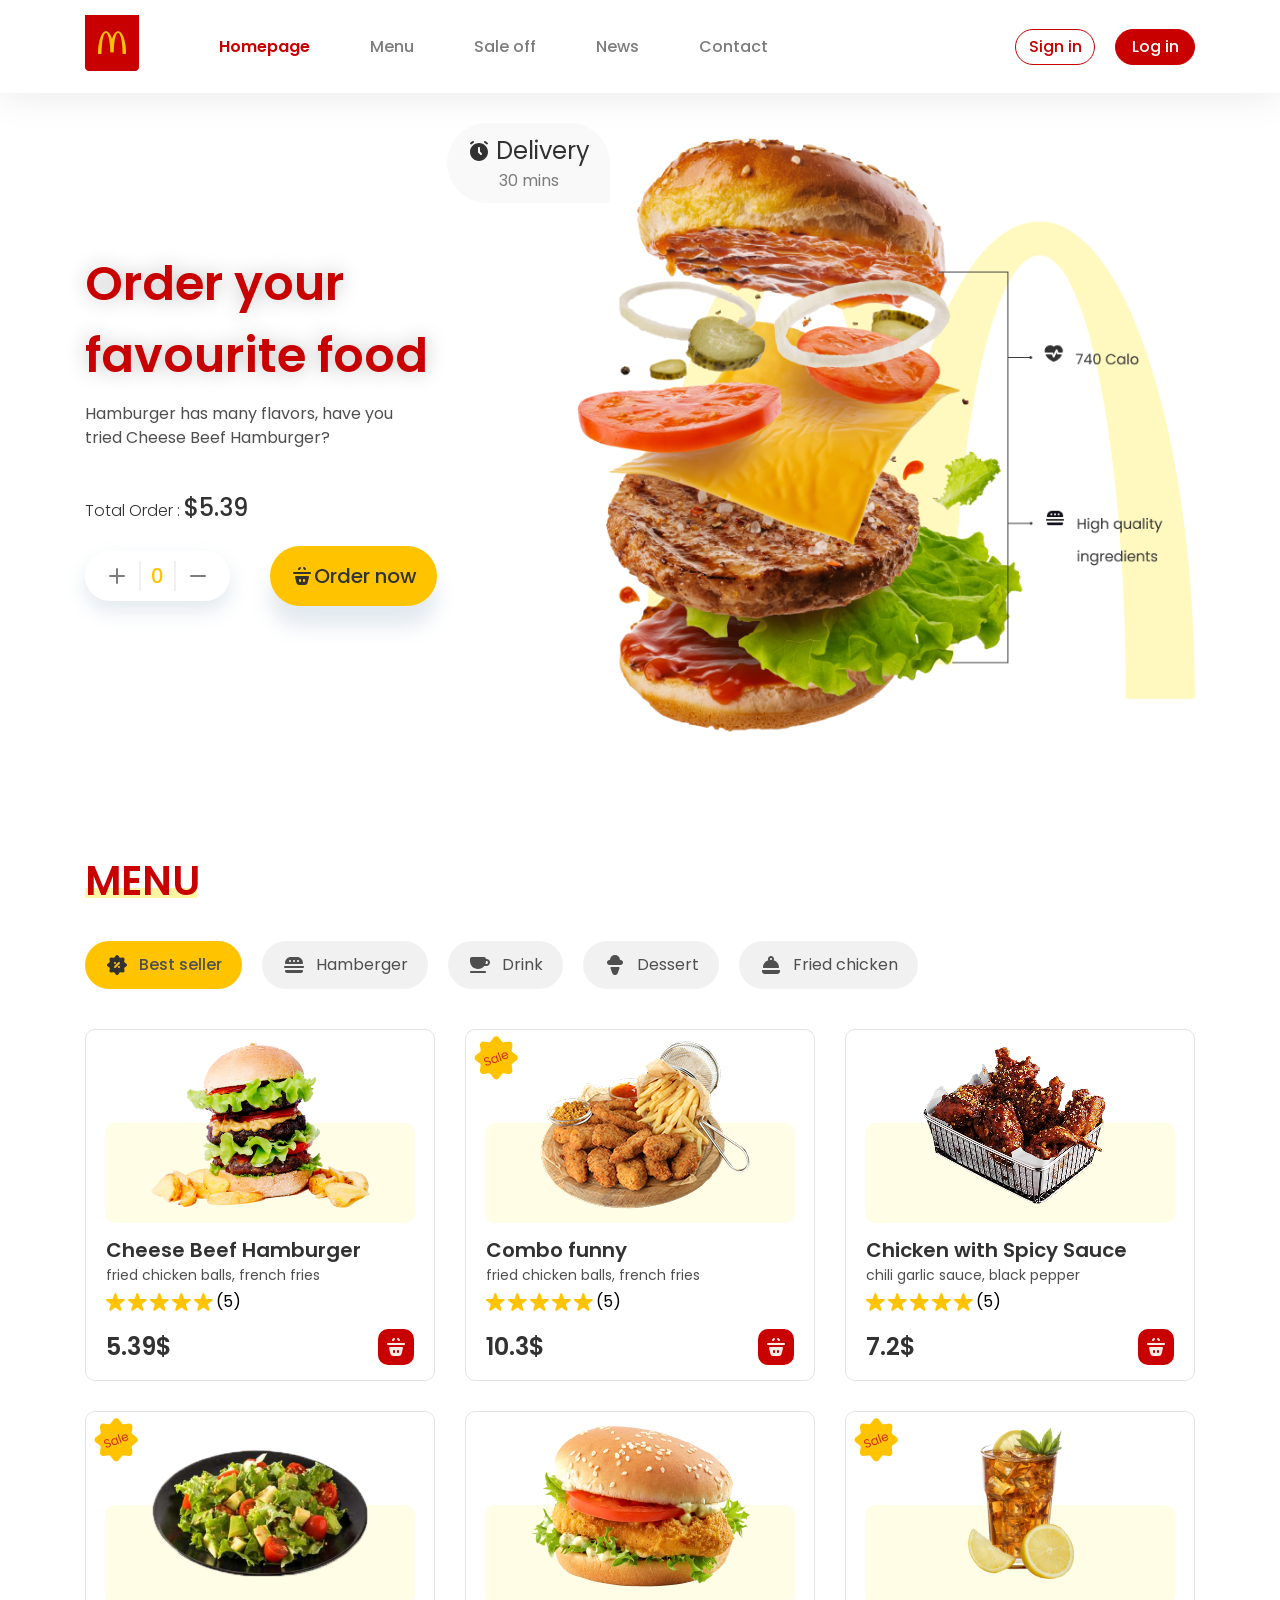
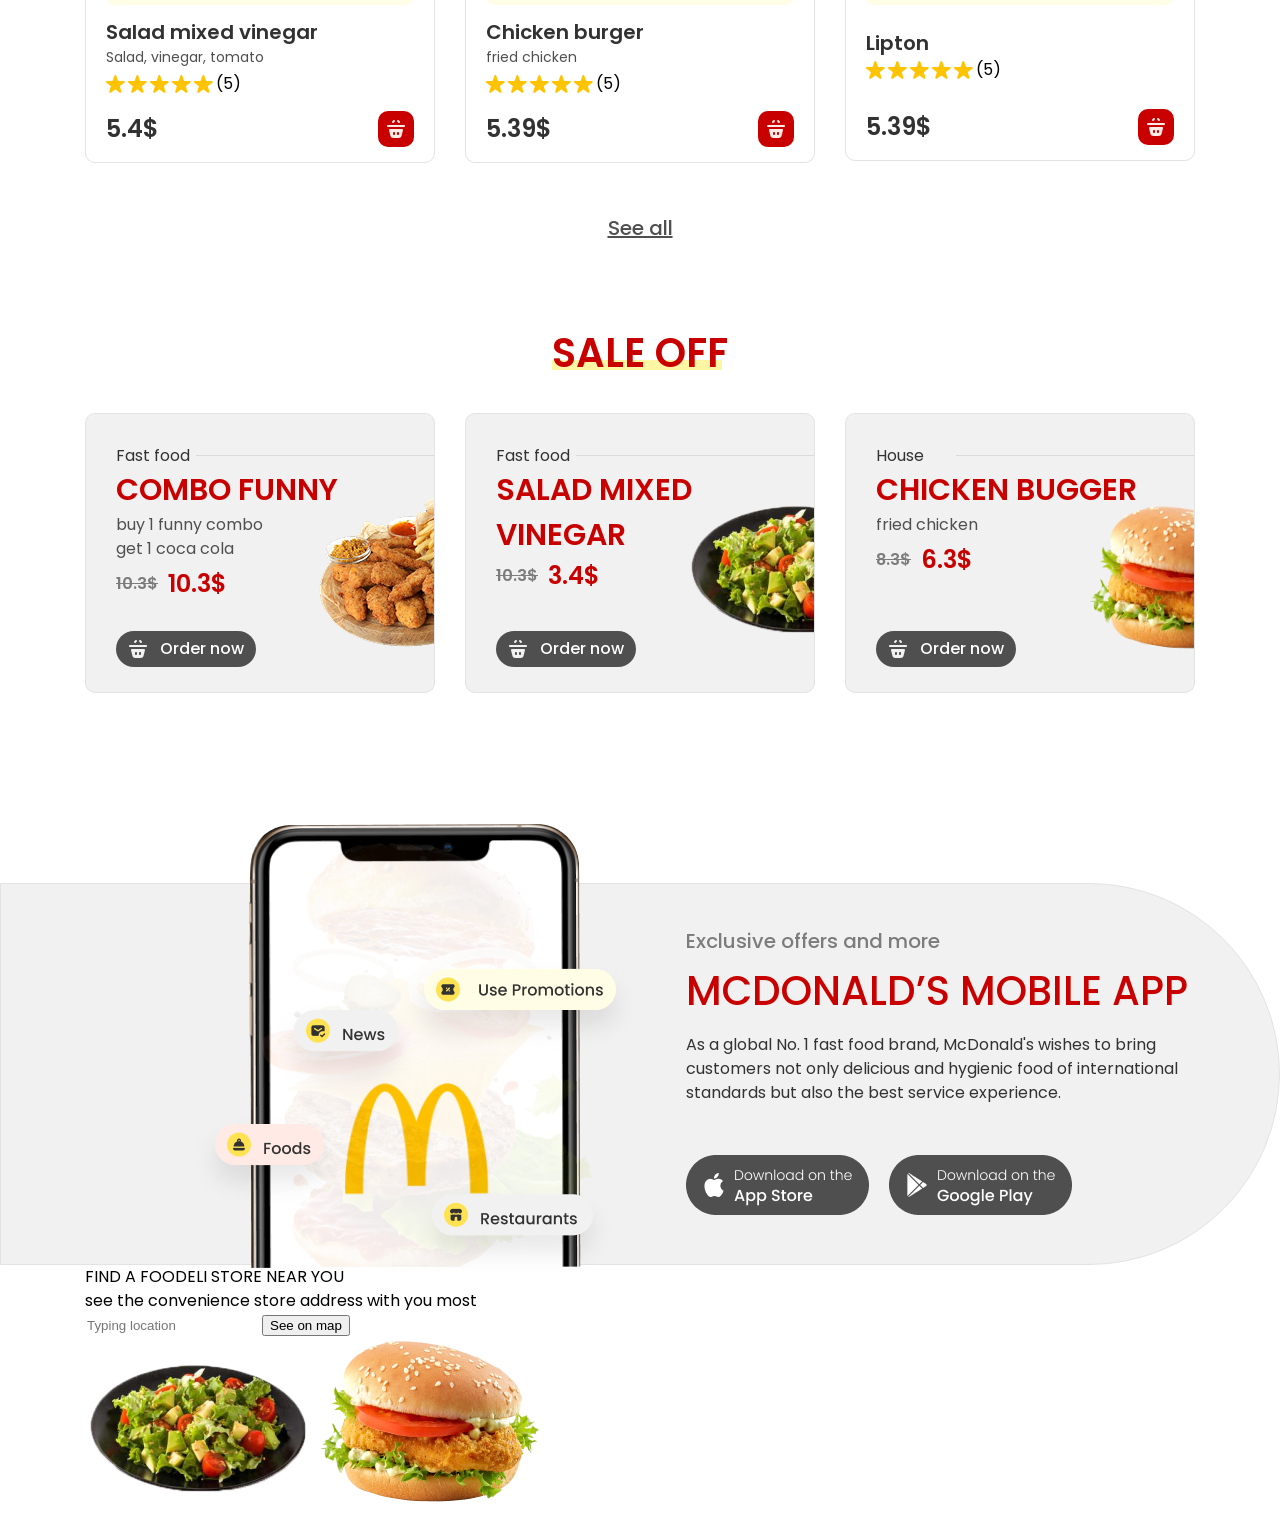
==== commit 15a8d5f5: "feat: add contact section HTML structure" ====
--- a/index.html
+++ b/index.html
@@ -1719,6 +1719,40 @@
           </div>
         </div>
       </section>
+      <section class="contact" id="contact">
+        <div class="container">
+          <div class="contact-content">
+            <h3 class="contact-content__title">
+              FIND A FOODELI STORE NEAR YOU
+            </h3>
+            <p class="contact-content__caption">
+              see the convenience store address with you most
+            </p>
+            <div class="contact-box">
+              <input
+                type="text"
+                class="contact-box__input"
+                placeholder="Typing location"
+              />
+              <button type="submit" class="contact-box__buttom">
+                See on map
+              </button>
+            </div>
+          </div>
+          <div class="contact__photo">
+            <img
+              src="./images/Salad-menu.png"
+              class="contact__img--salad"
+              alt="Salad"
+            />
+            <img
+              src="./images/burger-menu.png"
+              class="contact__img--burger"
+              alt="menu"
+            />
+          </div>
+        </div>
+      </section>
     </main>
     <script src="./scripts/app.js"></script>
   </body>
--- a/styles/app.css
+++ b/styles/app.css
@@ -682,3 +682,70 @@
 .sale-box:hover .sale-box__order svg path {
   fill: var(--text--color);
 }
+/*
+---- Mobile App------
+*/
+.news {
+  margin-top: 16rem;
+  background-color: #f1f1f1;
+  border: 0.1rem solid #e3e3e3;
+  border-top-right-radius: 500rem;
+  border-bottom-right-radius: 500rem;
+  max-width: 145rem;
+}
+.news__wrapper {
+  display: -webkit-box;
+  display: -ms-flexbox;
+  display: flex;
+  padding-left: 10rem;
+}
+.news__photo {
+  position: relative;
+  width: 100rem;
+  height: 38rem;
+}
+.news__img {
+  -webkit-transform: translateY(-6rem);
+  -ms-transform: translateY(-6rem);
+  transform: translateY(-6rem);
+}
+.news__content {
+  display: -webkit-box;
+  display: -ms-flexbox;
+  display: flex;
+  -webkit-box-orient: vertical;
+  -webkit-box-direction: normal;
+  -ms-flex-direction: column;
+  flex-direction: column;
+  -webkit-box-pack: center;
+  -ms-flex-pack: center;
+  justify-content: center;
+  padding-left: 4rem;
+}
+.news__haed {
+  font-family: "Poppins Medium";
+  font-size: 2rem;
+  color: #7d7c7c;
+}
+.news__title {
+  font-family: "Poppins Medium";
+  font-size: 4.8rem;
+  color: var(--primaray-color);
+  margin: 0.5rem 0 1.2rem 0;
+}
+.news__description {
+  color: var(--text--color);
+  line-height: 2.4rem;
+  margin-bottom: 5rem;
+}
+.news__logo {
+  display: -webkit-box;
+  display: -ms-flexbox;
+  display: flex;
+  -webkit-box-align: center;
+  -ms-flex-align: center;
+  align-items: center;
+  -ms-flex-wrap: wrap;
+  flex-wrap: wrap;
+  gap: 2rem;
+}
--- a/styles/responsive.css
+++ b/styles/responsive.css
@@ -14,6 +14,9 @@
   .food-card__photo::before {
     width: 31rem;
   }
+  .news__title {
+    font-size: 4rem;
+  }
 }
 @media screen and (max-width: 1200px) {
   .nav-content__logo {
@@ -46,6 +49,21 @@
   }
   .sale-box__img {
     left: 29rem;
+  }
+  .news__wrapper {
+    flex-direction: column-reverse;
+  }
+  .news {
+    max-width: 105rem;
+  }
+  .news__wrapper {
+    padding-left: 0rem;
+  }
+  .news__logo {
+    margin-bottom: 12rem;
+  }
+  .news__content {
+    padding: 8rem 17rem 0 0;
   }
 }
 @media screen and (max-width: 992px) {
@@ -158,6 +176,39 @@
   .sale-box__img {
     left: 28rem;
   }
+  .news {
+    border-top-right-radius: 500rem;
+    border-bottom-right-radius: 0;
+    border-top-left-radius: 500rem;
+  }
+  .news__content {
+    padding: 8rem 0 0 0;
+    text-align: center;
+  }
+  .news__logo {
+    justify-content: center;
+  }
+  .news__title {
+    font-size: 3.2rem;
+  }
+  .news__description {
+    margin-bottom: 9rem;
+  }
+  .news__photo {
+    width: 100%;
+  }
+  .news__img {
+    transform: translateY(0);
+    position: absolute;
+    bottom: -1.4rem;
+    left: 0;
+    right: 0;
+    margin: auto;
+    max-width: 100%;
+  }
+  .news__logo {
+    margin-bottom: 18rem;
+  }
 }
 @media screen and (max-width: 576px) {
   .delivery {
@@ -170,6 +221,18 @@
   .sale-box__img {
     left: 26rem;
   }
+  .news__haed {
+    font-size: 1.8rem;
+  }
+  .news__title {
+    font-size: 3rem;
+  }
+  .news__description {
+    padding: 0 1.5rem 0 1.5rem;
+  }
+  .news__logo {
+    margin-bottom: 15rem;
+  }
 }
 @media screen and (max-width: 430px) {
   .delivery {
@@ -182,6 +245,18 @@
   .sale-box__title {
     font-size: 2.5rem;
   }
+  .news__description {
+    margin-bottom: 8rem;
+  }
+  .news__title {
+    font-size: 2.6rem;
+  }
+  .news__logo {
+    margin-bottom: 2rem;
+  }
+  .news__description {
+    padding: 0;
+  }
 }
 @media screen and (max-width: 380px) {
   .delivery {
@@ -191,4 +266,10 @@
   .sale-box__img {
     left: 15rem;
   }
-}
+  .news__description {
+    margin-bottom: 6rem;
+  }
+  .news__logo {
+    margin-bottom: 0rem;
+  }
+}
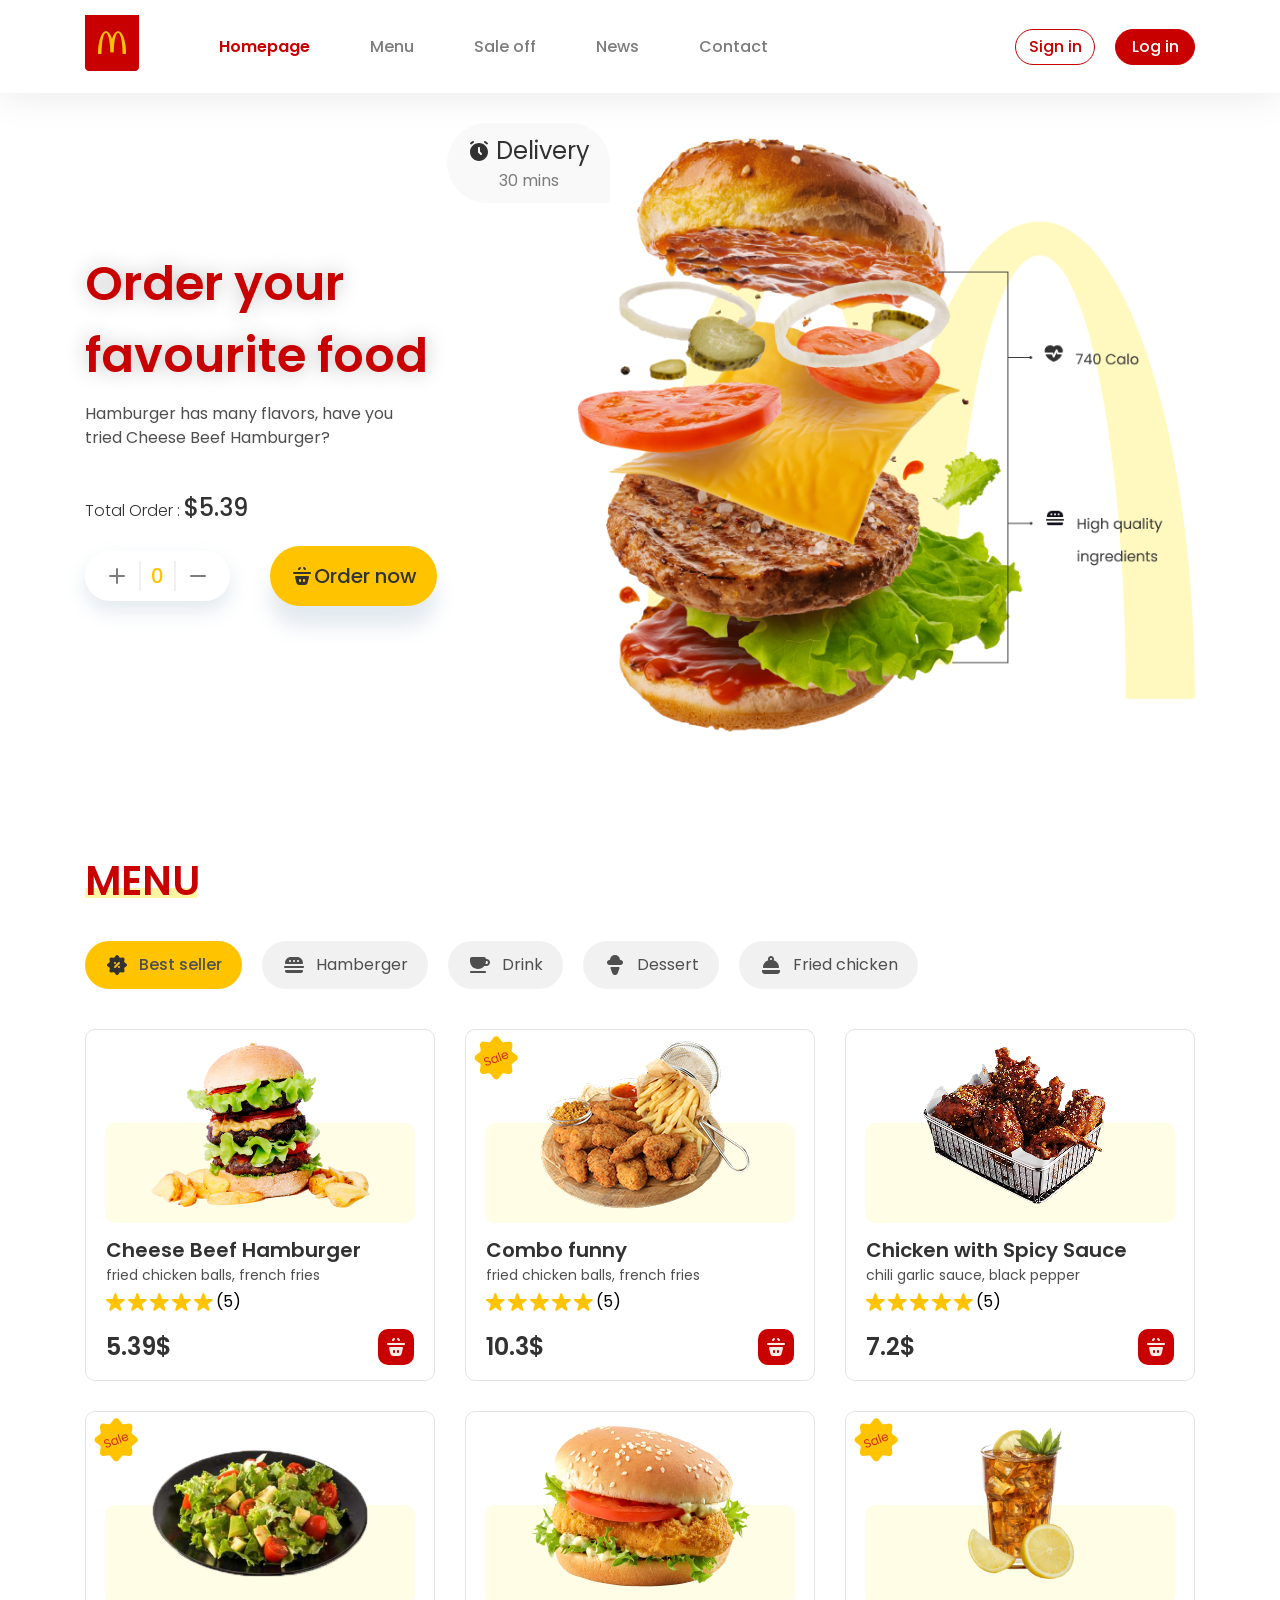
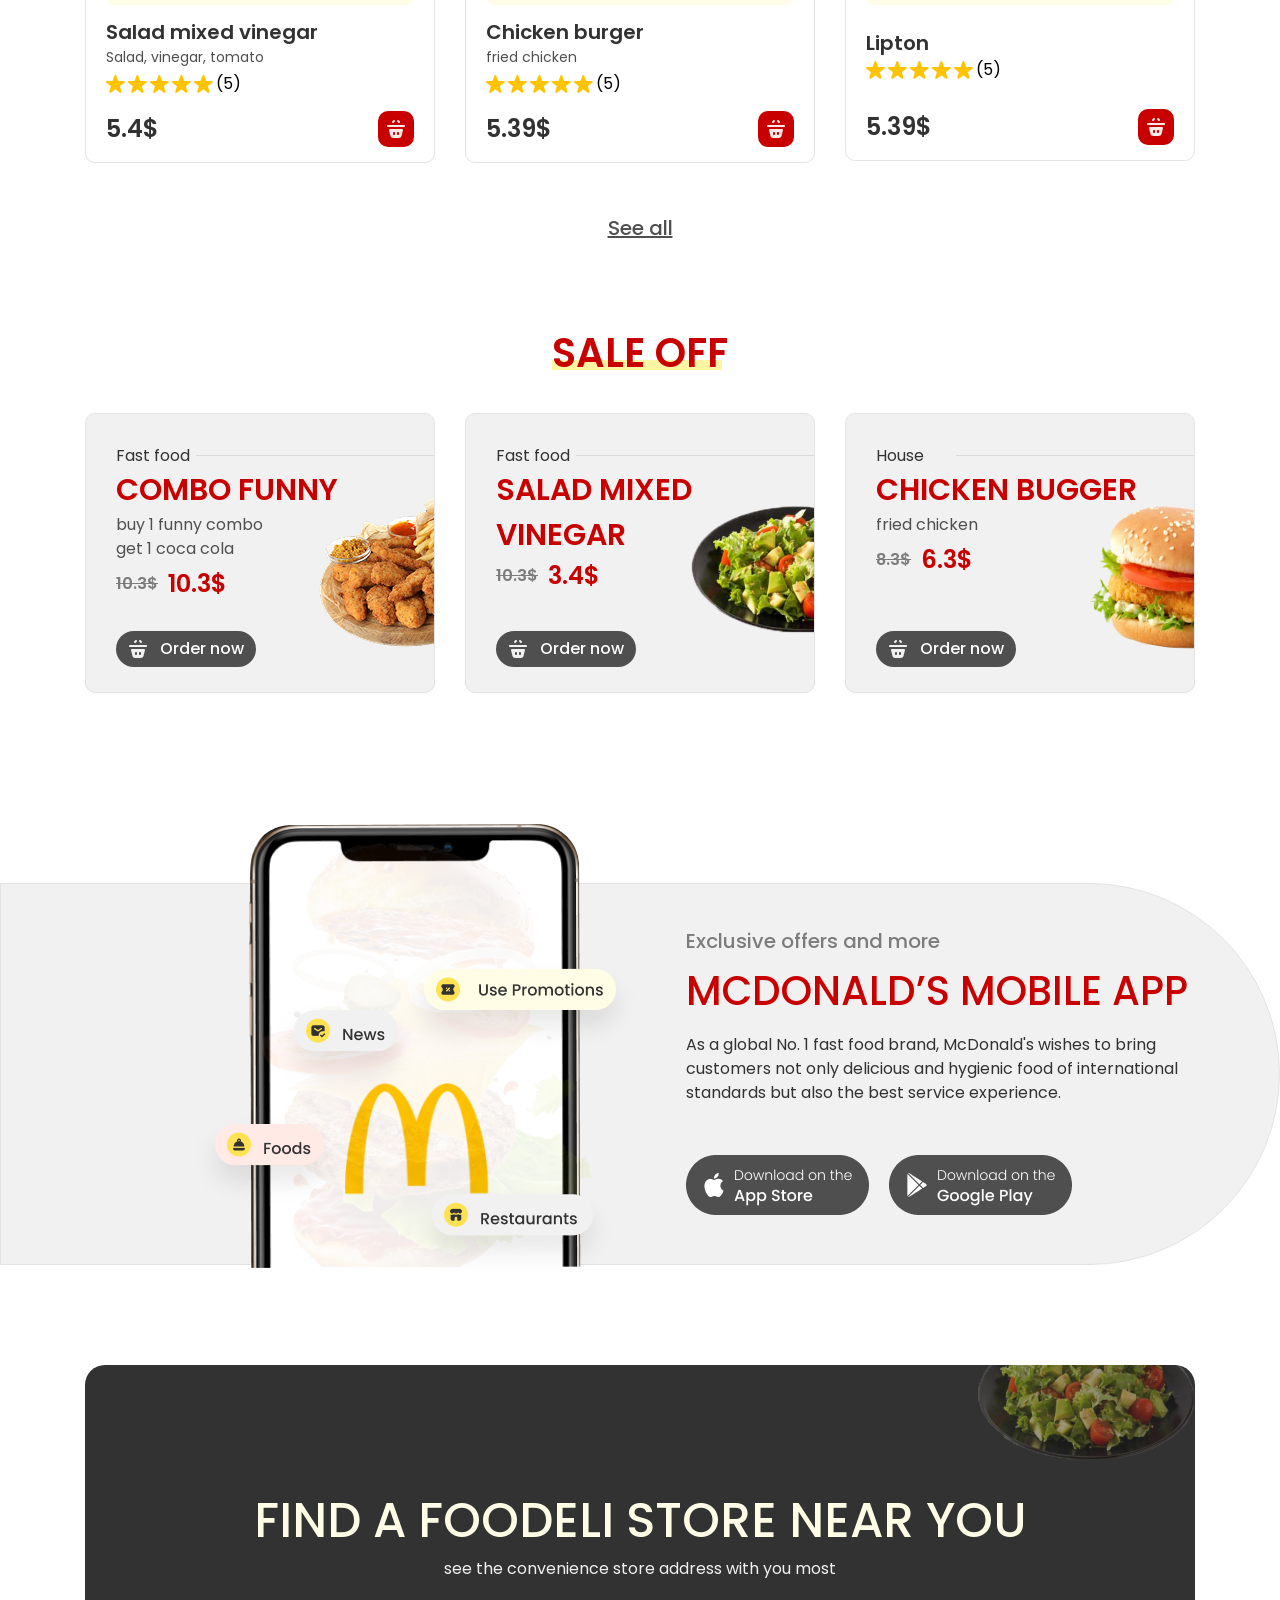
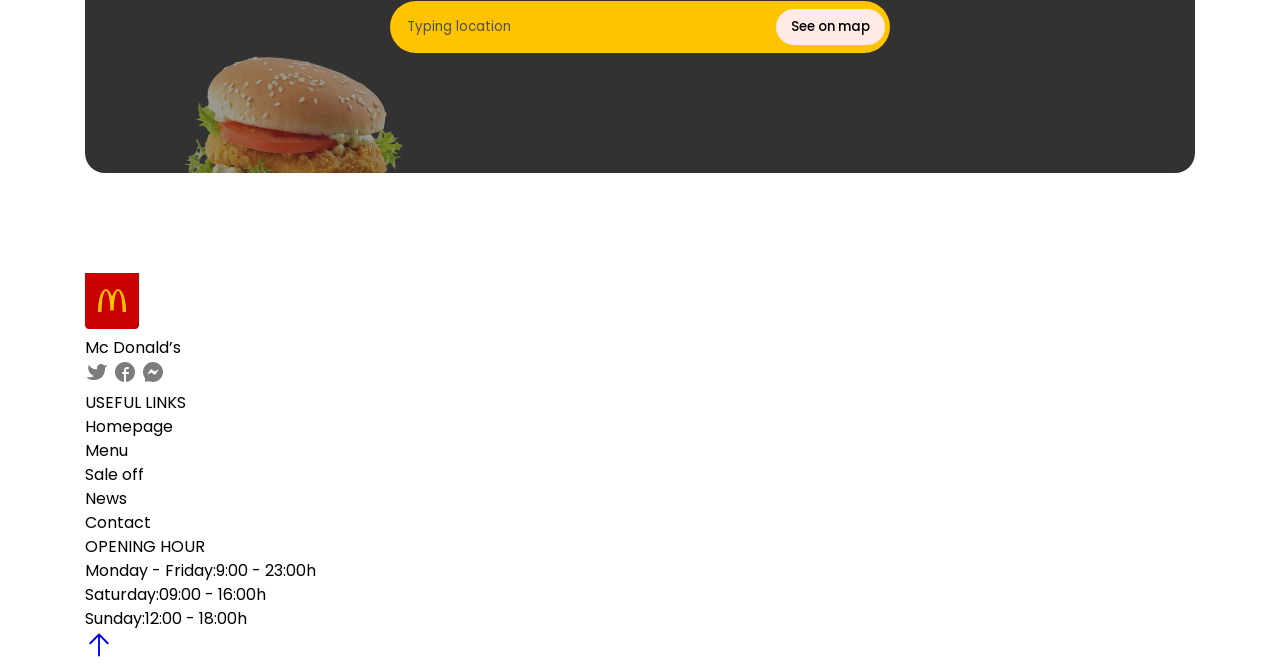
==== commit a5f7b476: "feat: add footer HTML structure" ====
--- a/index.html
+++ b/index.html
@@ -1754,6 +1754,70 @@
         </div>
       </section>
     </main>
+    <footer class="footer">
+      <div class="container">
+        <div class="footer__content">
+          <div class="footer-content-left">
+            <div class="footer-about">
+              <img src="./images/logo-header.png" alt="logo header" />
+            <h3 class="footer-about__text">Mc Donald’s</h3>
+            </div>
+            <div class="footer-about__icon">
+              <svg width="24" height="24" viewBox="0 0 24 24" fill="none">
+                <path
+                  fill-rule="evenodd"
+                  clip-rule="evenodd"
+                  d="M20 8.00175C20 8.00117 20 8.00058 20 8C20 7.99994 20 7.99988 20 7.99982L21.875 5.97672C22.1807 5.64695 21.9058 5.11563 21.46 5.17458L19.1108 5.48528C18.3775 4.57926 17.2564 4 16 4C13.7909 4 12 5.79086 12 8C12 8.52744 12.1021 9.03104 12.2876 9.49212C9.29119 9.42205 6.08291 8.82913 4.46086 5.6154C4.26014 5.21773 3.68475 5.1947 3.55697 5.62143C2.38324 9.54144 4.44886 14.6347 8.99978 16C7.8645 17.11 4.94612 17.4114 2.55791 17.1927C2.09318 17.1502 1.80142 17.6796 2.16081 17.9773C4.16333 19.6361 6.94071 20 9.49986 20C15.9992 20 20.499 14.501 20 8.00175Z"
+                  fill="#7D7C7C"
+                />
+              </svg>
+              <svg width="24" height="24" viewBox="0 0 24 24" fill="none">
+                <path
+                  fill-rule="evenodd"
+                  clip-rule="evenodd"
+                  d="M22 12C22 16.9964 18.3357 21.1369 13.5479 21.8809C13.2558 21.9263 13 21.6942 13 21.3985V14H15C15.5523 14 16 13.5523 16 13C16 12.4477 15.5523 12 15 12H13V10C13 9.44772 13.4477 9 14 9H15C15.5523 9 16 8.55228 16 8C16 7.44772 15.5523 7 15 7H14C12.3431 7 11 8.34315 11 10V12H10C9.44772 12 9 12.4477 9 13C9 13.5523 9.44772 14 10 14H11V21.3985C11 21.6942 10.7442 21.9263 10.4521 21.8809C5.66427 21.1369 2 16.9964 2 12C2 6.47715 6.47715 2 12 2C17.5228 2 22 6.47715 22 12Z"
+                  fill="#7D7C7C"
+                />
+              </svg>
+              <svg width="24" height="24" viewBox="0 0 24 24" fill="none">
+                <path
+                  fill-rule="evenodd"
+                  clip-rule="evenodd"
+                  d="M12 22C17.5228 22 22 17.5228 22 12C22 6.47715 17.5228 2 12 2C6.47715 2 2 6.47715 2 12C2 14.2512 2.74389 16.3287 3.99927 18L3.99977 20.7708C3.99989 21.4049 4.58261 21.8788 5.20344 21.7497L8 21.1679C9.22492 21.7031 10.5778 22 12 22ZM6.70509 13.707L9.45568 9.7776C9.76078 9.34174 10.3537 9.22109 10.8049 9.50307L13.4525 11.1578C13.7858 11.3661 14.2102 11.3599 14.5372 11.1419L16.7092 9.69385C16.8783 9.58113 17.1034 9.60343 17.2471 9.74711C17.3934 9.89337 17.4135 10.1235 17.2949 10.293L14.5443 14.2224C14.2392 14.6583 13.6463 14.7789 13.1951 14.4969L10.5475 12.8422C10.2142 12.6339 9.78981 12.6401 9.4628 12.8581L7.29077 14.3062C7.1217 14.4189 6.89657 14.3966 6.75289 14.2529C6.60663 14.1066 6.58647 13.8765 6.70509 13.707Z"
+                  fill="#7D7C7C"
+                />
+              </svg>
+            </div>
+          </div>
+         <div class="footer-content-right">
+           <div class="footer-link">
+            <h4 class="footer-link__text">USEFUL LINKS</h4>
+            <ul class="footer-link-list">
+              <li class="footer-link-list__item">Homepage</li>
+              <li class="footer-link-list__item">Menu</li>
+              <li class="footer-link-list__item">Sale off</li>
+              <li class="footer-link-list__item">News</li>
+              <li class="footer-link-list__item">Contact</li>
+            </ul>
+          </div>
+          <div class="footer-times">
+            <h4 class="footer-times__text">OPENING HOUR</h4>
+            <ul class="footer-times-list">
+              <li class="footer-times-list__item">Monday - Friday:9:00 - 23:00h</li>
+              <li class="footer-times-list__item">Saturday:09:00 - 16:00h</li>
+              <li class="footer-times-list__item">Sunday:12:00 - 18:00h</li>
+          </div>
+         </div>
+        </div>
+
+          <a href="#" class="icon__scroll">
+            <svg  fill="none" viewBox="0 0 24 24" width="28" height="28" stroke-width="1.6" stroke="currentColor" class="footer__icon">
+          <path stroke-linecap="round" stroke-linejoin="round" d="M4.5 10.5 12 3m0 0 7.5 7.5M12 3v18" />
+          </svg>
+          </a>
+
+      </div>
+    </footer>
     <script src="./scripts/app.js"></script>
   </body>
 </html>
--- a/styles/app.css
+++ b/styles/app.css
@@ -749,3 +749,101 @@
   flex-wrap: wrap;
   gap: 2rem;
 }
+/*
+---- Location------
+*/
+.contact {
+  margin: 10rem 0;
+  position: relative;
+  overflow: hidden;
+}
+.contact-content {
+  background-color: var(--text--color);
+  border-radius: 2rem;
+  padding: 12rem 0;
+  text-align: center;
+  display: -webkit-box;
+  display: -ms-flexbox;
+  display: flex;
+  -webkit-box-orient: vertical;
+  -webkit-box-direction: normal;
+  -ms-flex-direction: column;
+  flex-direction: column;
+  -webkit-box-pack: center;
+  -ms-flex-pack: center;
+  justify-content: center;
+}
+
+.contact-content__title {
+  color: #fffde6;
+  font-family: "Poppins Medium";
+  font-size: 4.8rem;
+}
+.contact-content__caption {
+  color: #f1f1f1;
+  margin-bottom: 2rem;
+}
+.contact-box {
+  width: 50rem;
+  margin: 0 auto;
+  background-color: var(--secendary--color);
+  border-radius: 5rem;
+  display: -webkit-box;
+  display: -ms-flexbox;
+  display: flex;
+  -webkit-box-align: center;
+  -ms-flex-align: center;
+  align-items: center;
+  -webkit-box-pack: justify;
+  -ms-flex-pack: justify;
+  justify-content: space-between;
+  padding: 0.8rem 0.5rem 0.8rem 1.5rem;
+}
+.contact-box__input {
+  border: none;
+  outline: none;
+  background-color: transparent;
+}
+.contact-box__input::-webkit-input-placeholder {
+  color: #504f4f;
+  font-family: "Poppins";
+}
+.contact-box__input::-moz-placeholder {
+  color: #504f4f;
+  font-family: "Poppins";
+}
+.contact-box__input:-ms-input-placeholder {
+  color: #504f4f;
+  font-family: "Poppins";
+}
+.contact-box__input::-ms-input-placeholder {
+  color: #504f4f;
+  font-family: "Poppins";
+}
+.contact-box__input::placeholder {
+  color: #504f4f;
+  font-family: "Poppins";
+}
+.contact-box__buttom {
+  border: none;
+  outline: none;
+  background-color: #ffeae6;
+  font-family: "Poppins Medium";
+  border-radius: 5rem;
+  padding: 0.8rem 1.5rem;
+  cursor: pointer;
+}
+.contact__photo {
+}
+.contact__img--salad {
+  position: absolute;
+  opacity: 0.5;
+  top: -6rem;
+  right: 1rem;
+}
+.contact__img--burger {
+  position: absolute;
+  opacity: 0.5;
+  bottom: -5rem;
+  left: 11rem;
+}
--- a/styles/responsive.css
+++ b/styles/responsive.css
@@ -65,6 +65,18 @@
   .news__content {
     padding: 8rem 17rem 0 0;
   }
+  .contact-content {
+    padding: 12rem 0;
+  }
+  .contact-content__title {
+    font-size: 4rem;
+  }
+  .contact__img--salad {
+    top: -7rem;
+  }
+  .contact__img--burger {
+    left: 1rem;
+  }
 }
 @media screen and (max-width: 992px) {
   .menu-list {
@@ -100,6 +112,18 @@
   }
   .sale-box__img {
     left: 17rem;
+  }
+  .contact-content__title {
+    font-size: 3.5rem;
+  }
+  .contact-box {
+    width: 40rem;
+  }
+  .contact-content {
+    padding: 14rem 0;
+  }
+  .contact__img--burger {
+    bottom: -6.5rem;
   }
 }
 @media screen and (max-width: 768px) {
@@ -209,6 +233,16 @@
   .news__logo {
     margin-bottom: 18rem;
   }
+  .contact-content__title {
+    font-size: 2.6rem;
+    margin-bottom: 1rem;
+  }
+  .contact__img--salad {
+    top: -8rem;
+  }
+  .contact__img--burger {
+    bottom: -7.5rem;
+  }
 }
 @media screen and (max-width: 576px) {
   .delivery {
@@ -233,6 +267,9 @@
   .news__logo {
     margin-bottom: 15rem;
   }
+  .contact-box {
+    width: 35rem;
+  }
 }
 @media screen and (max-width: 430px) {
   .delivery {
@@ -257,6 +294,19 @@
   .news__description {
     padding: 0;
   }
+  .contact-content {
+    padding: 16rem 0;
+  }
+  .contact-content__title {
+    font-size: 2.2rem;
+  }
+  .contact-content__caption {
+    margin-bottom: 6rem;
+    font-size: 1.5rem;
+  }
+  .contact-box {
+    width: 27rem;
+  }
 }
 @media screen and (max-width: 380px) {
   .delivery {
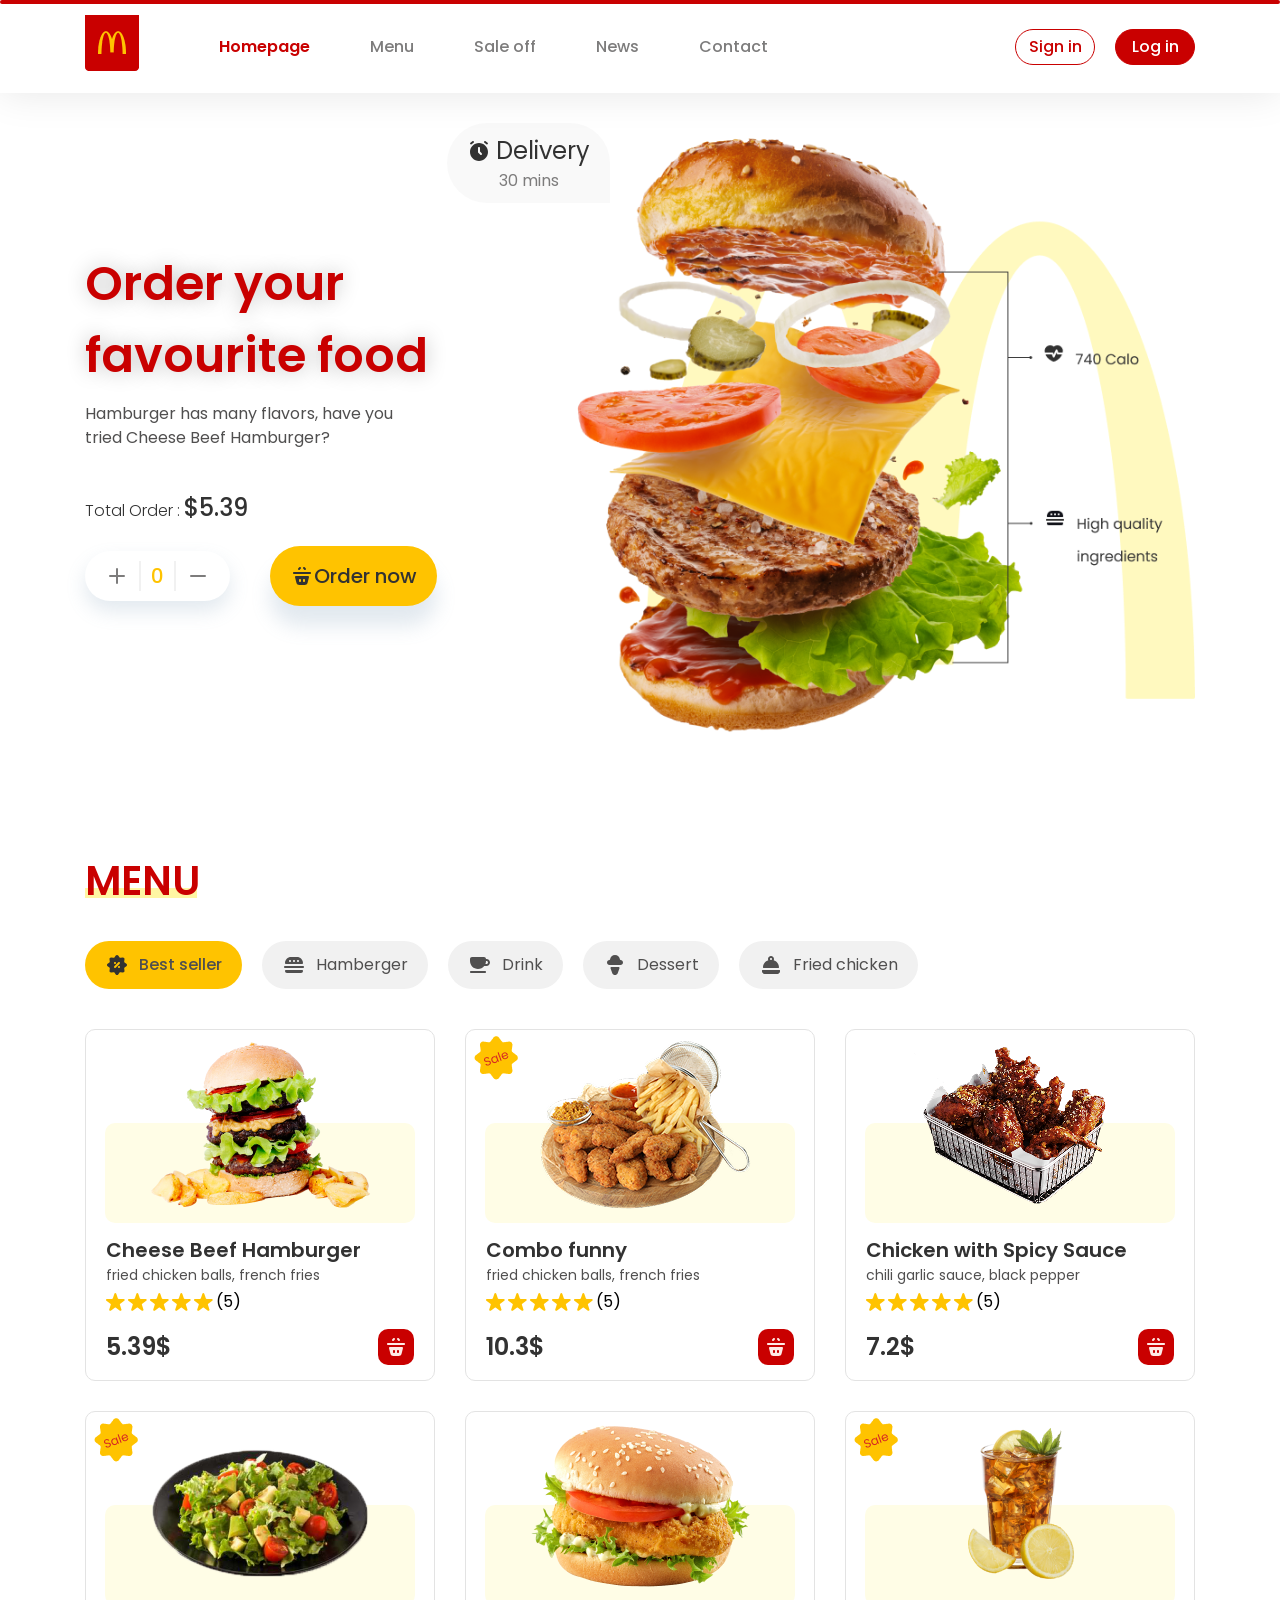
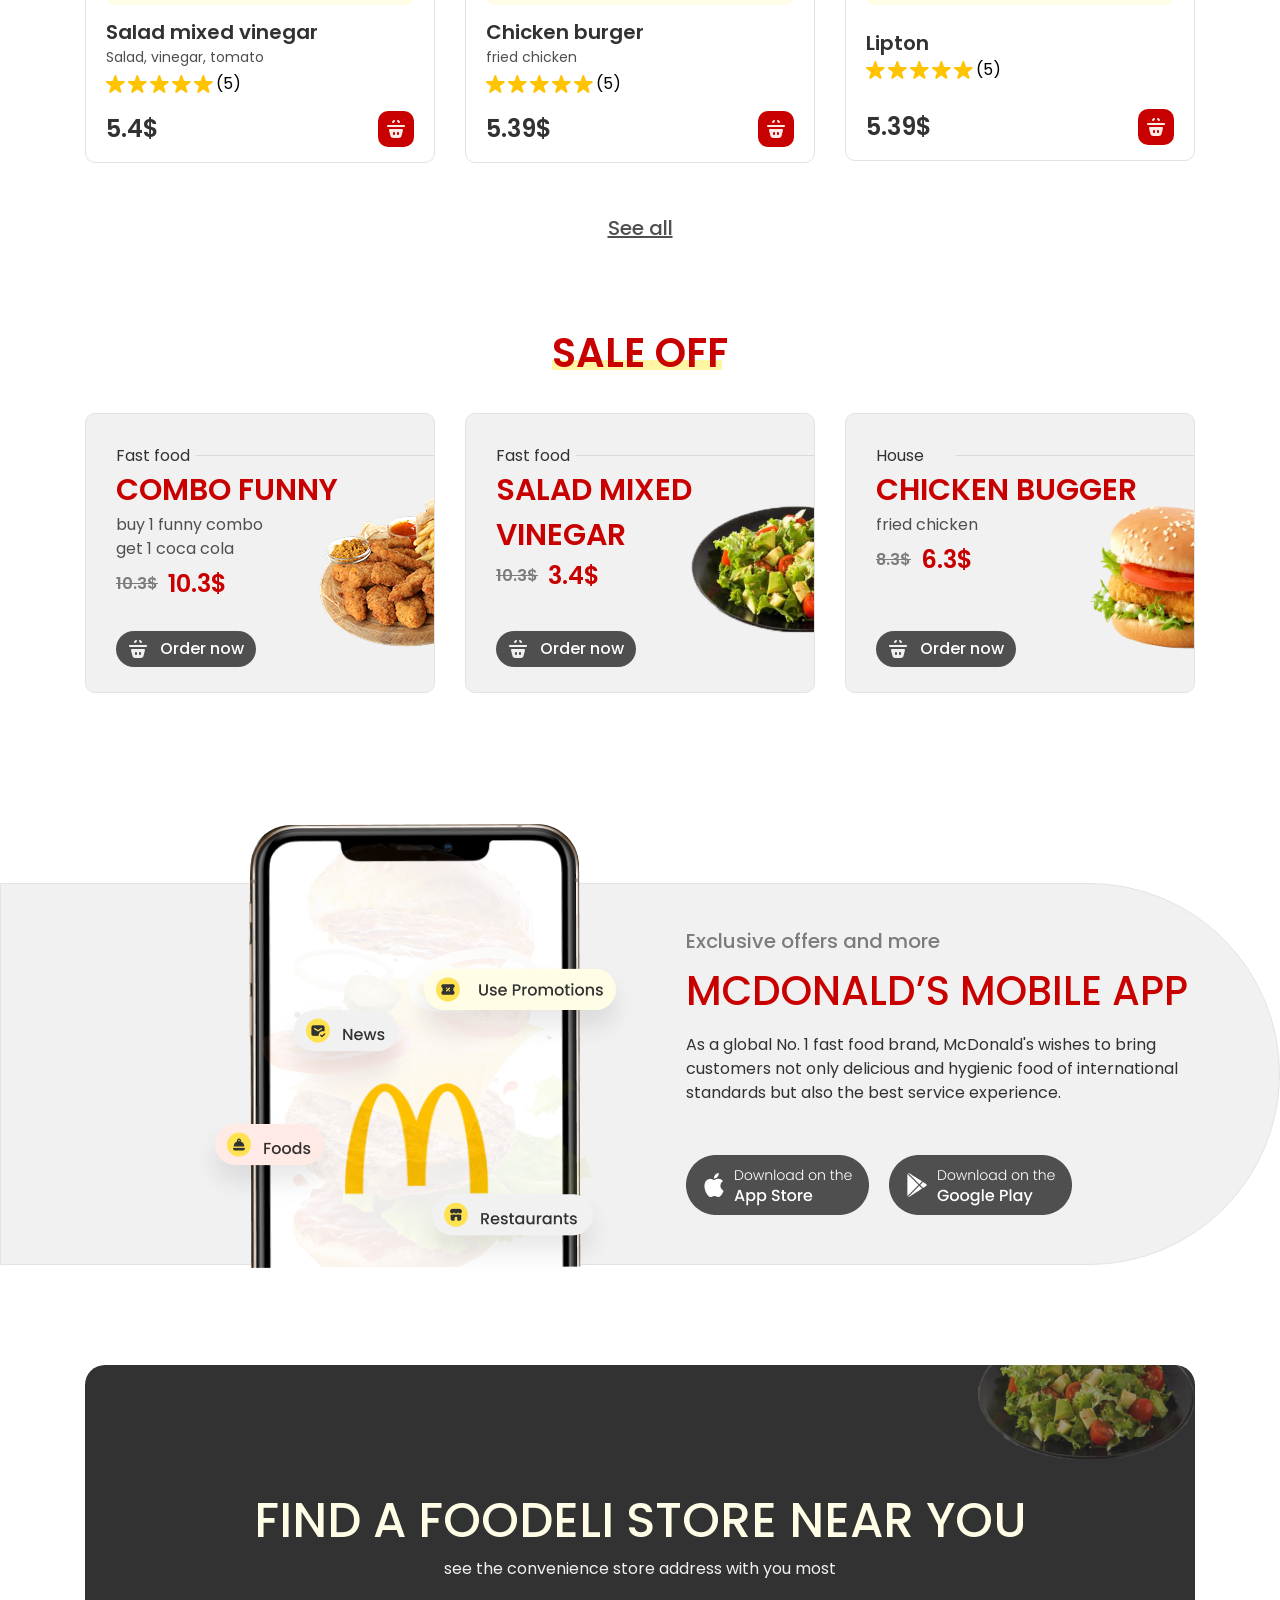
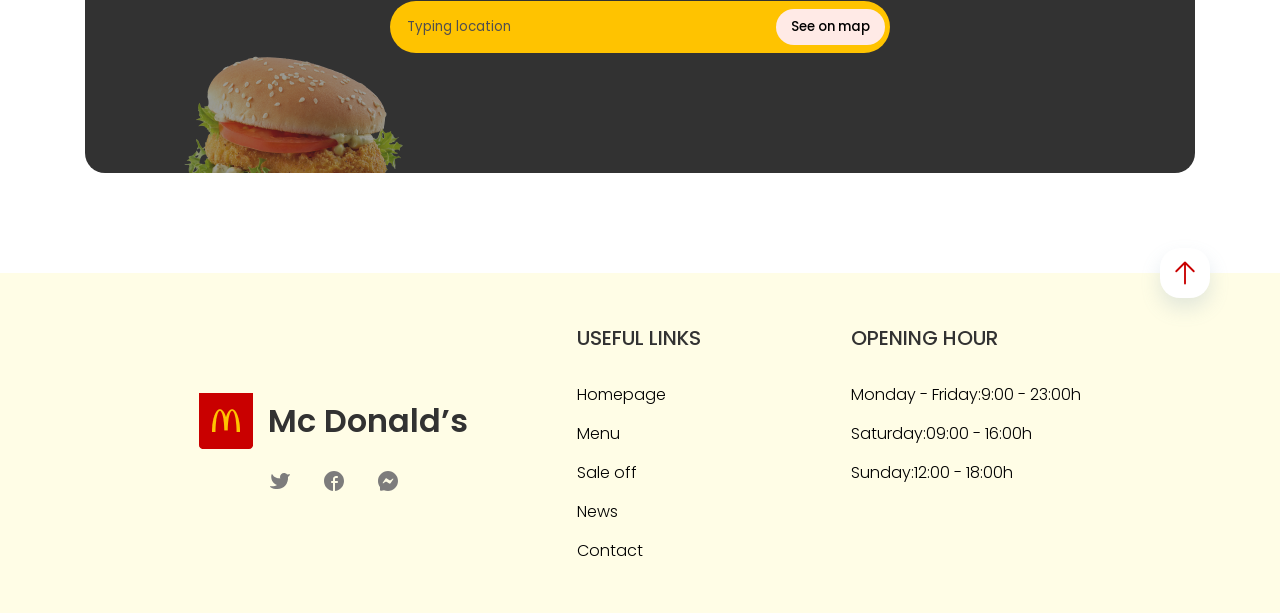
==== commit d24aa8de: "feat: add smooth scrolling to header navigation" ====
--- a/index.html
+++ b/index.html
@@ -9,6 +9,7 @@
     <link rel="stylesheet" href="styles/responsive.css" />
   </head>
   <body>
+     <div class="progress"></div>
     <!-- header -->
     <header class="header">
       <div class="container">
--- a/styles/app.css
+++ b/styles/app.css
@@ -22,6 +22,43 @@
   font-family: "Poppins";
   font-size: 1.6rem;
   line-height: 1.5;
+}
+::-moz-selection {
+  background: var(--primaray-color);
+  color: #fffde6;
+}
+::selection {
+  background: var(--primaray-color);
+  color: #fffde6;
+}
+.progress {
+  position: fixed;
+  z-index: 999;
+  top: 0;
+  border-radius: 2rem;
+  right: 0;
+  height: 0.4rem;
+  background-color: var(--primaray-color);
+  width: 100%;
+  -webkit-animation: scroll-animation 1s linear;
+  animation: scroll-animation 1s linear;
+  animation-timeline: scroll(root y);
+}
+@-webkit-keyframes scroll-animation {
+  from {
+    width: 0px;
+  }
+  to {
+    width: 100%;
+  }
+}
+@keyframes scroll-animation {
+  from {
+    width: 0px;
+  }
+  to {
+    width: 100%;
+  }
 }
 
 /* reset */
@@ -847,3 +884,152 @@
   bottom: -5rem;
   left: 11rem;
 }
+/*
+---------
+  footer
+---------
+*/
+.footer {
+  margin-top: 8rem;
+  background-color: #fffde6;
+}
+.footer__content {
+  display: -webkit-box;
+  display: -ms-flexbox;
+  display: flex;
+  -ms-flex-pack: distribute;
+  justify-content: space-around;
+  padding: 5rem 6rem;
+}
+.footer-content-left {
+  display: -webkit-box;
+  display: -ms-flexbox;
+  display: flex;
+  -webkit-box-orient: vertical;
+  -webkit-box-direction: normal;
+  -ms-flex-direction: column;
+  flex-direction: column;
+  -webkit-box-pack: center;
+  -ms-flex-pack: center;
+  justify-content: center;
+  gap: 2rem;
+}
+.footer-about {
+  display: -webkit-box;
+  display: -ms-flexbox;
+  display: flex;
+  -webkit-box-align: center;
+  -ms-flex-align: center;
+  align-items: center;
+  gap: 1.5rem;
+}
+.footer-about__text {
+  font-family: "Poppins SemiBold";
+  font-size: 3.2rem;
+  color: var(--text--color);
+}
+.footer-about__icon {
+  display: -webkit-box;
+  display: -ms-flexbox;
+  display: flex;
+  -webkit-box-align: center;
+  -ms-flex-align: center;
+  align-items: center;
+  -webkit-box-pack: center;
+  -ms-flex-pack: center;
+  justify-content: center;
+  gap: 3rem;
+}
+.footer-content-right {
+  display: -webkit-box;
+  display: -ms-flexbox;
+  display: flex;
+  gap: 15rem;
+}
+.footer-link {
+  display: -webkit-box;
+  display: -ms-flexbox;
+  display: flex;
+  -webkit-box-orient: vertical;
+  -webkit-box-direction: normal;
+  -ms-flex-direction: column;
+  flex-direction: column;
+  -webkit-box-align: start;
+  -ms-flex-align: start;
+  align-items: flex-start;
+}
+.footer-link__text {
+  font-family: "Poppins Medium";
+  font-size: 2rem;
+  color: var(--text--color);
+  margin-bottom: 3rem;
+}
+.footer-link-list {
+  display: -webkit-box;
+  display: -ms-flexbox;
+  display: flex;
+  -webkit-box-orient: vertical;
+  -webkit-box-direction: normal;
+  -ms-flex-direction: column;
+  flex-direction: column;
+  gap: 1.5rem;
+}
+.footer-link-list__item {
+  font-family: "Poppins light";
+}
+.footer-times {
+  display: -webkit-box;
+  display: -ms-flexbox;
+  display: flex;
+  -webkit-box-orient: vertical;
+  -webkit-box-direction: normal;
+  -ms-flex-direction: column;
+  flex-direction: column;
+  -webkit-box-align: start;
+  -ms-flex-align: start;
+  align-items: flex-start;
+}
+.footer-times__text {
+  font-family: "Poppins Medium";
+  font-size: 2rem;
+  color: var(--text--color);
+  margin-bottom: 3rem;
+}
+.footer-times-list {
+  display: -webkit-box;
+  display: -ms-flexbox;
+  display: flex;
+  -webkit-box-orient: vertical;
+  -webkit-box-direction: normal;
+  -ms-flex-direction: column;
+  flex-direction: column;
+  gap: 1.5rem;
+}
+.footer-times-list__item {
+  font-family: "Poppins light";
+}
+
+.icon__scroll {
+  position: absolute;
+  top: -2.5rem;
+  right: 0;
+  background-color: #fff;
+  width: 5rem;
+  height: 5rem;
+  border-radius: 2rem;
+  display: -webkit-box;
+  display: -ms-flexbox;
+  display: flex;
+  -webkit-box-align: center;
+  -ms-flex-align: center;
+  align-items: center;
+  -webkit-box-pack: center;
+  -ms-flex-pack: center;
+  justify-content: center;
+  -webkit-box-shadow: 0 1rem 2rem rgba(112, 144, 176, 0.2);
+  box-shadow: 0 1rem 2rem rgba(112, 144, 176, 0.2);
+  cursor: pointer;
+}
+.footer__icon {
+  color: var(--primaray-color);
+}
--- a/styles/responsive.css
+++ b/styles/responsive.css
@@ -77,6 +77,9 @@
   .contact__img--burger {
     left: 1rem;
   }
+  .footer__content {
+    padding: 5rem 0;
+  }
 }
 @media screen and (max-width: 992px) {
   .menu-list {
@@ -124,6 +127,17 @@
   }
   .contact__img--burger {
     bottom: -6.5rem;
+  }
+  .footer__content {
+    flex-direction: column-reverse;
+  }
+  .footer-content-left {
+    align-items: center;
+    margin-top: 3rem;
+  }
+
+  .footer-content-right {
+    justify-content: center;
   }
 }
 @media screen and (max-width: 768px) {
@@ -243,6 +257,9 @@
   .contact__img--burger {
     bottom: -7.5rem;
   }
+  .footer-content-right {
+    gap: 13rem;
+  }
 }
 @media screen and (max-width: 576px) {
   .delivery {
@@ -270,7 +287,14 @@
   .contact-box {
     width: 35rem;
   }
-}
+  .footer-content-right {
+    gap: 6rem;
+  }
+  .footer-about__text {
+    font-size: 3rem;
+  }
+}
+
 @media screen and (max-width: 430px) {
   .delivery {
     top: -5rem;
@@ -307,6 +331,15 @@
   .contact-box {
     width: 27rem;
   }
+  .footer-content-right {
+    gap: 4rem;
+  }
+  .footer-link__text {
+    font-size: 1.8rem;
+  }
+  .footer-times__text {
+    font-size: 1.8rem;
+  }
 }
 @media screen and (max-width: 380px) {
   .delivery {
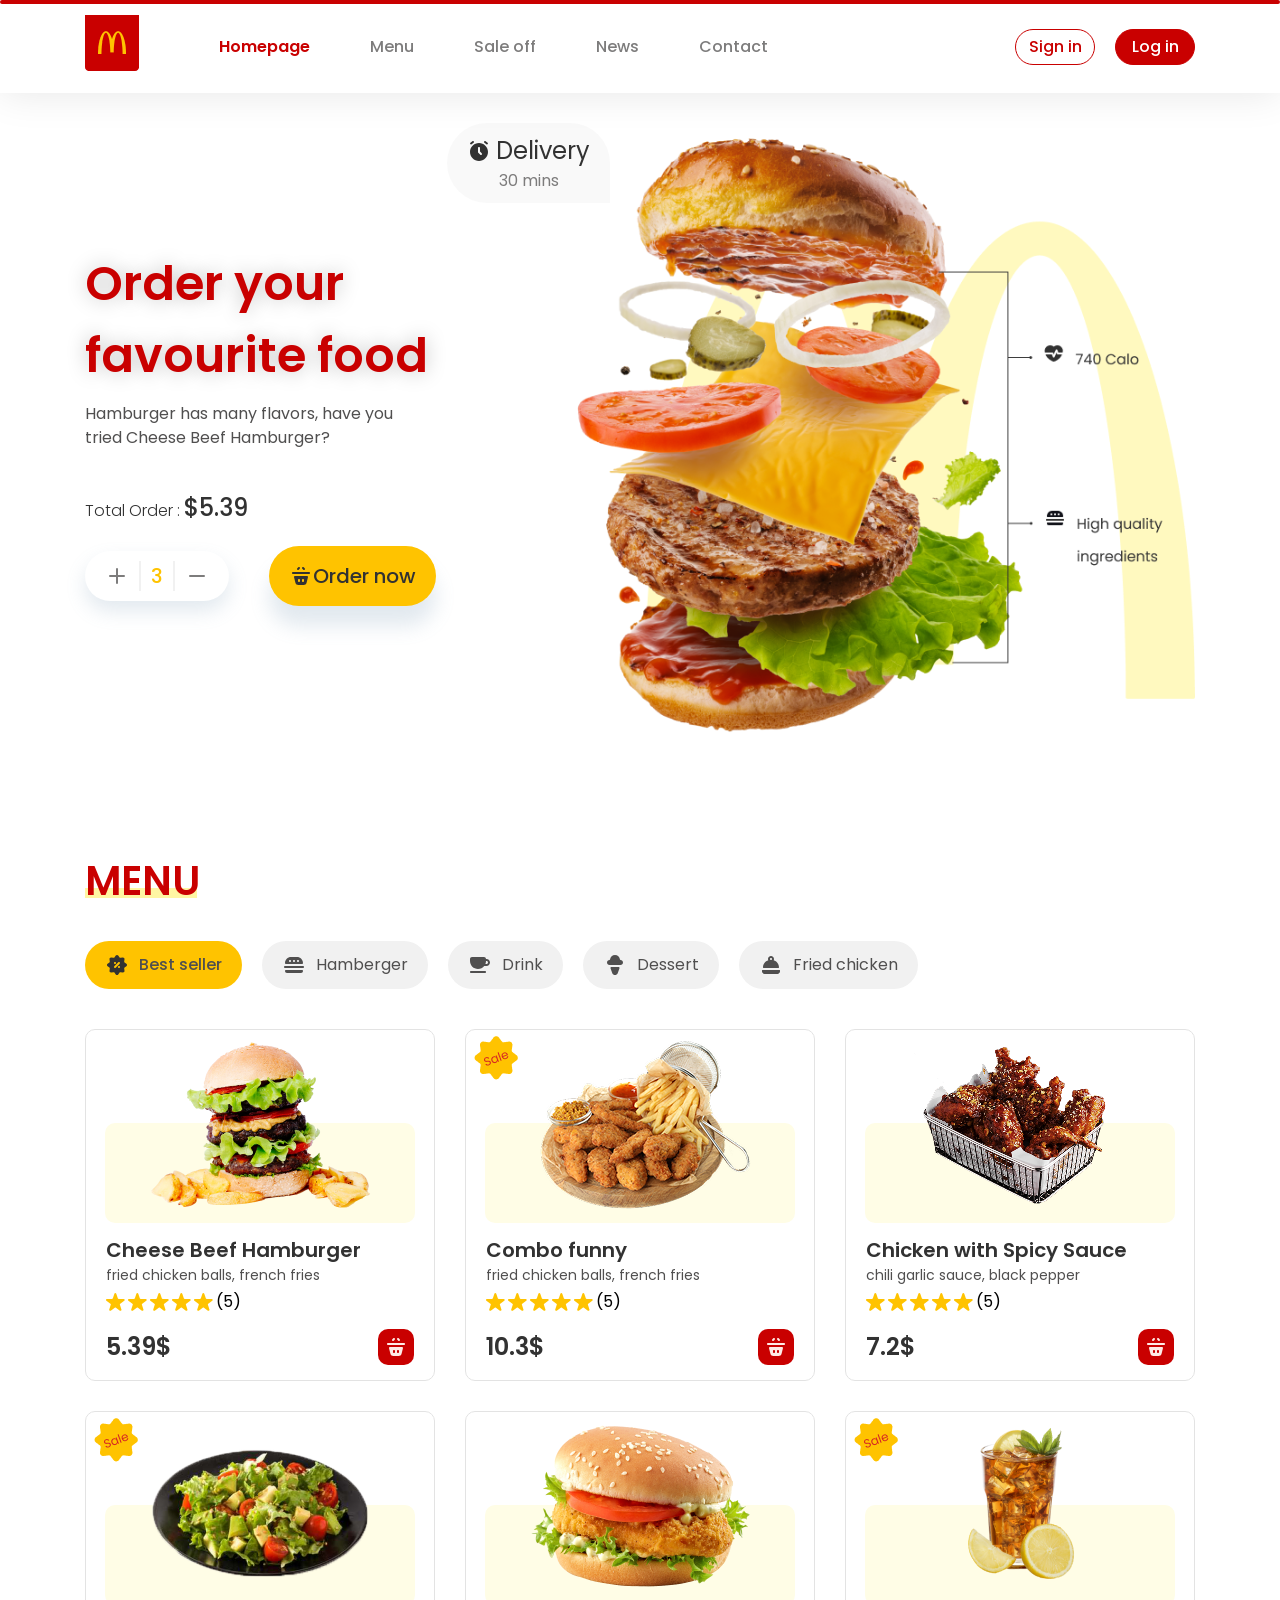
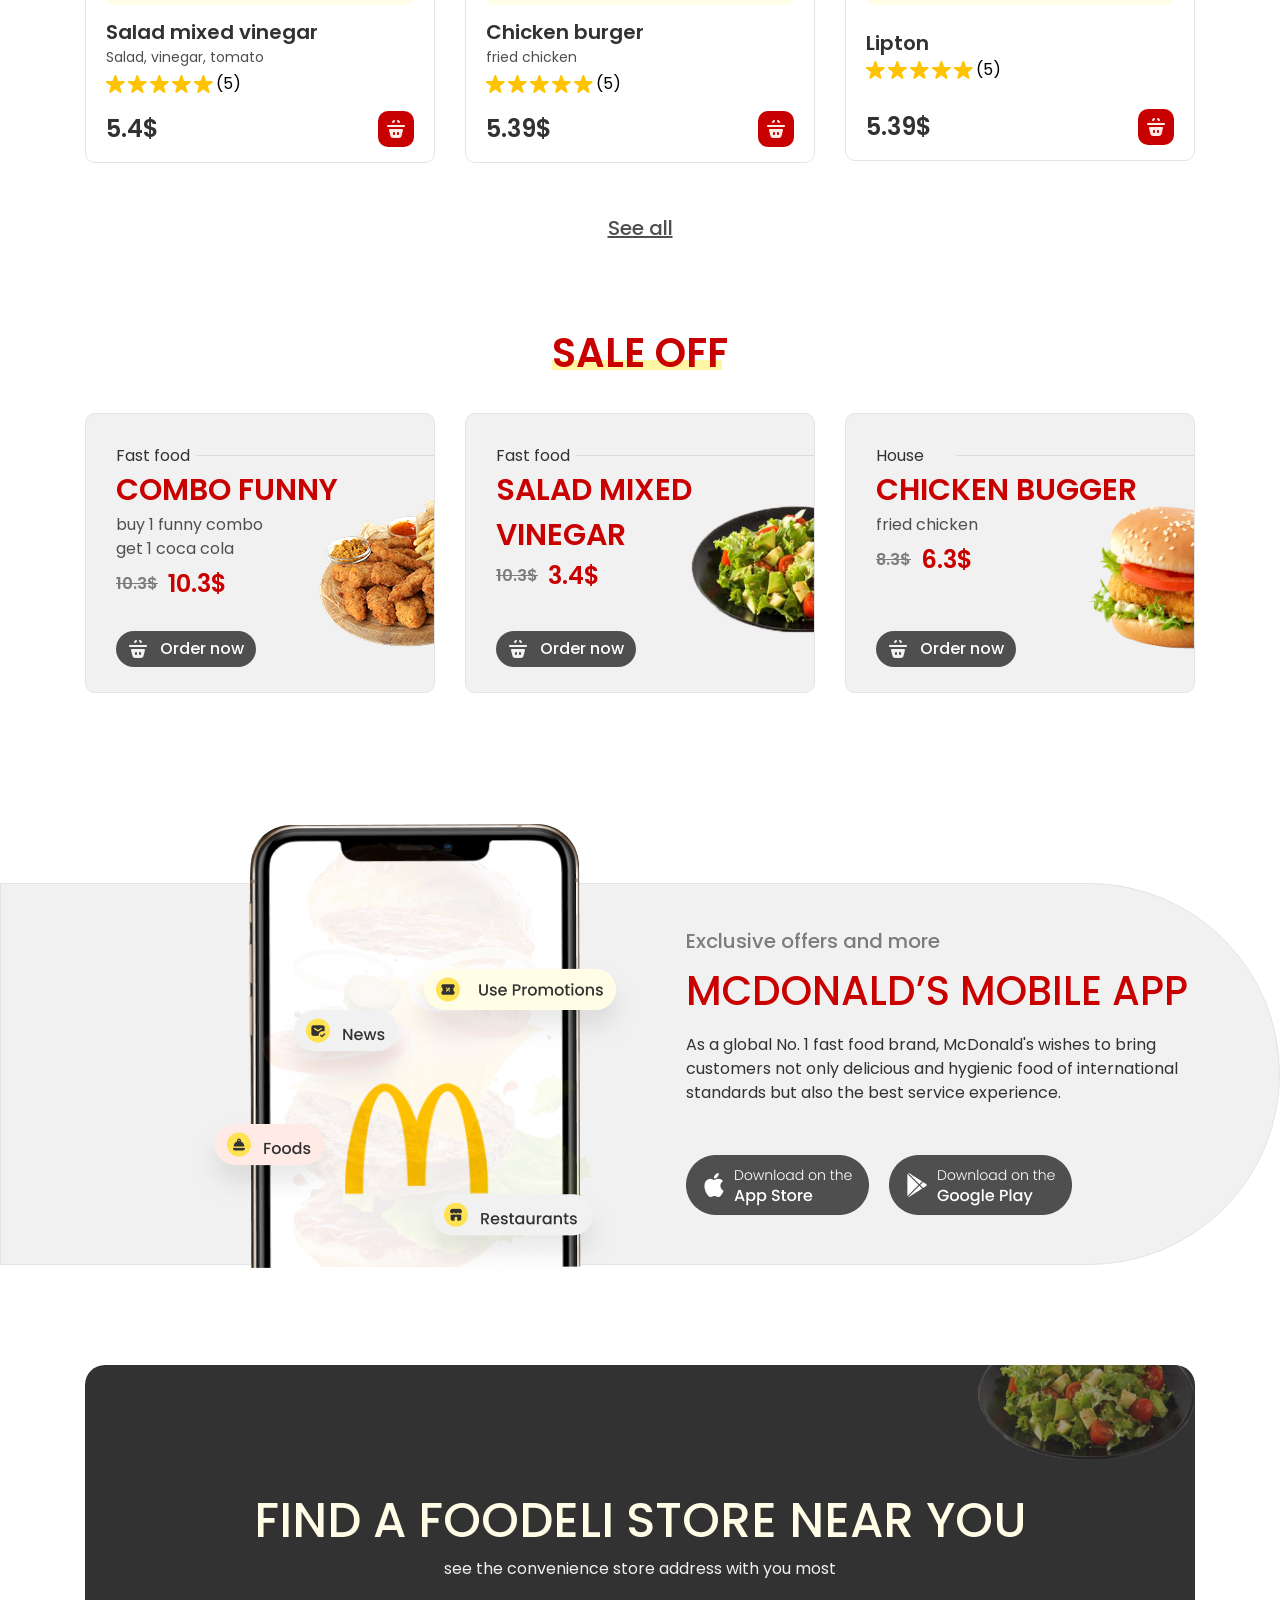
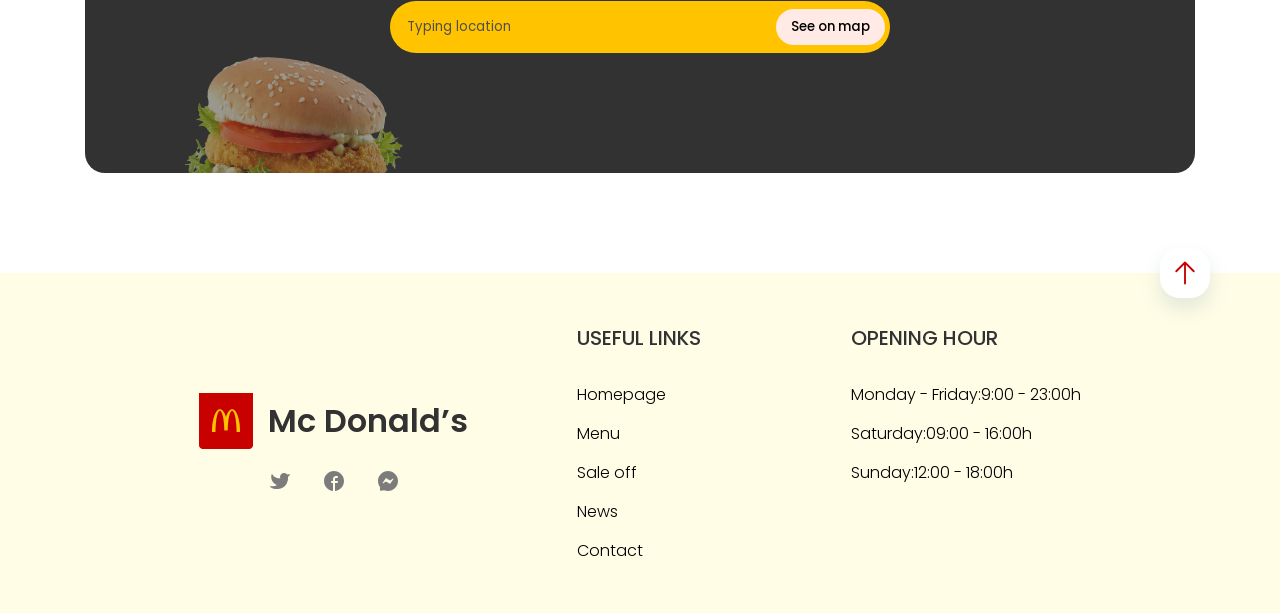
==== commit 4a352270: "feat: add authentication page functionality" ====
--- a/index.html
+++ b/index.html
@@ -1,16 +1,16 @@
-<!doctype html>
+<!DOCTYPE html>
 <html lang="en">
   <head>
     <meta charset="UTF-8" />
-    <meta name="viewport" content="width=device-width, initial-scale=1.0" />
+    <meta name="viewport" content="width=device-width,initial-scale=1.0" />
+    <meta http-equiv="X-UA-Compatible" content="ie=edge" />
     <title>food delivery</title>
     <link rel="icon" type="image/png" href="./images/logo-site.png" />
     <link rel="stylesheet" href="styles/app.css" />
     <link rel="stylesheet" href="styles/responsive.css" />
   </head>
   <body>
-     <div class="progress"></div>
-    <!-- header -->
+    <div class="progress"></div>
     <header class="header">
       <div class="container">
         <nav class="nav">
@@ -23,11 +23,12 @@
               />
             </div>
             <ul class="menu-list">
-              <li
-                data-section="homepage"
-                class="menu-list__item menu-list__item--active"
-              >
-                <a href="#" class="menu-list__item__link">Homepage</a>
+              <li data-section="homepage" class="menu-list__item  menu-list__item--active">
+                <a
+                  href="#"
+                  class="menu-list__item__link"
+                  >Homepage</a
+                >
               </li>
               <li data-section="menu" class="menu-list__item">
                 <a href="#" class="menu-list__item__link">Menu</a>
@@ -44,16 +45,8 @@
             </ul>
           </div>
           <div class="nav-btn">
-            <a
-              href="auth.html?form=signup"
-              class="nav-btn__link nav-btn__link--sign"
-              >Sign in</a
-            >
-            <a
-              href="auth.html?form=login"
-              class="nav-btn__link nav-btn__link--log"
-              >Log in</a
-            >
+            <a href="auth.html?form=signup" class="nav-btn__link nav-btn__link--sign">Sign in</a>
+            <a href="auth.html?form=login" class="nav-btn__link nav-btn__link--log">Log in</a>
           </div>
           <div class="nav-toggle__icon">
             <div class="nav-toggle__line"></div>
@@ -101,7 +94,7 @@
                           stroke-linejoin="round"
                         />
                       </svg>
-                      <span class="pricing-order__number">0</span>
+                      <span class="pricing-order__number">3</span>
                       <svg
                         width="24"
                         height="24"
@@ -1819,6 +1812,7 @@
 
       </div>
     </footer>
-    <script src="./scripts/app.js"></script>
+    <div class="cover"></div>
+    <script src="scripts/app.js"></script>
   </body>
 </html>
--- a/styles/responsive.css
+++ b/styles/responsive.css
@@ -260,7 +260,11 @@
   .footer-content-right {
     gap: 13rem;
   }
-}
+  .pricing-order__now {
+    padding: 1.4rem 2rem;
+  }
+}
+
 @media screen and (max-width: 576px) {
   .delivery {
     top: -5rem;
@@ -294,7 +298,6 @@
     font-size: 3rem;
   }
 }
-
 @media screen and (max-width: 430px) {
   .delivery {
     top: -5rem;
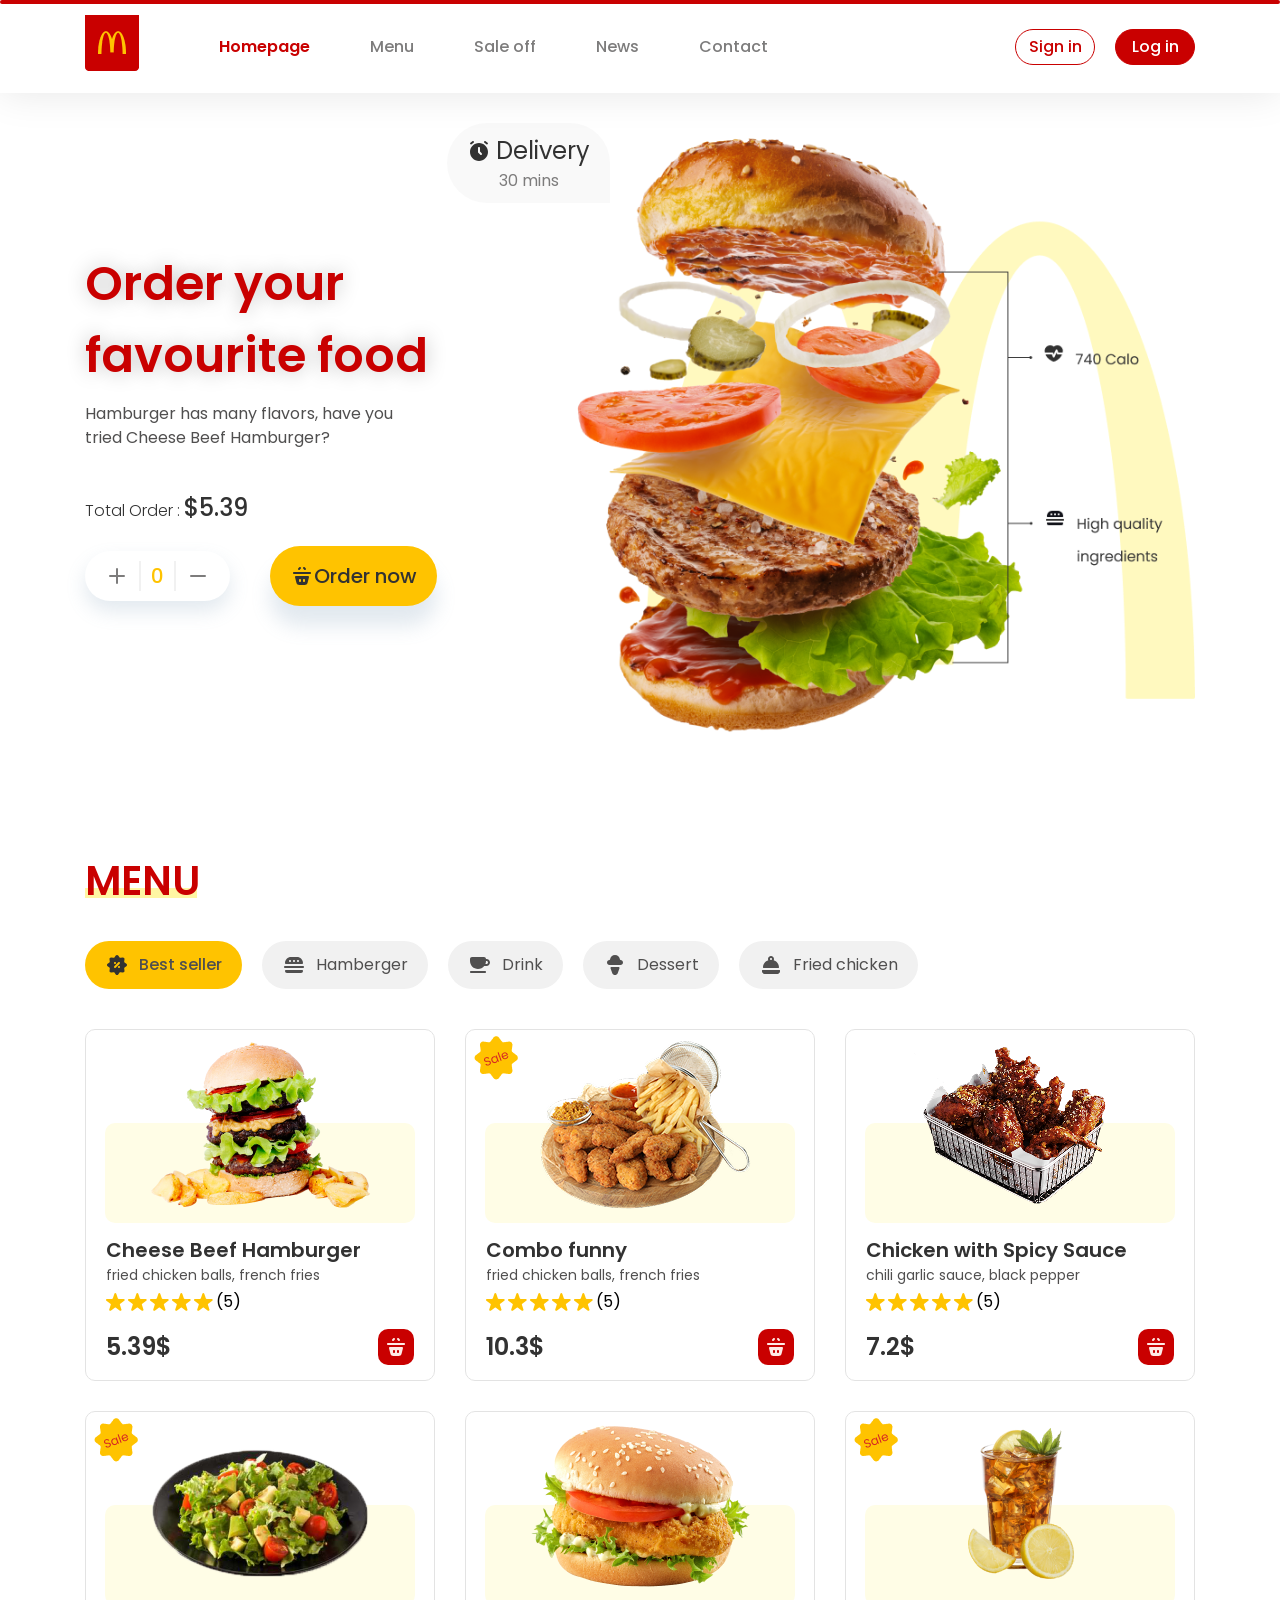
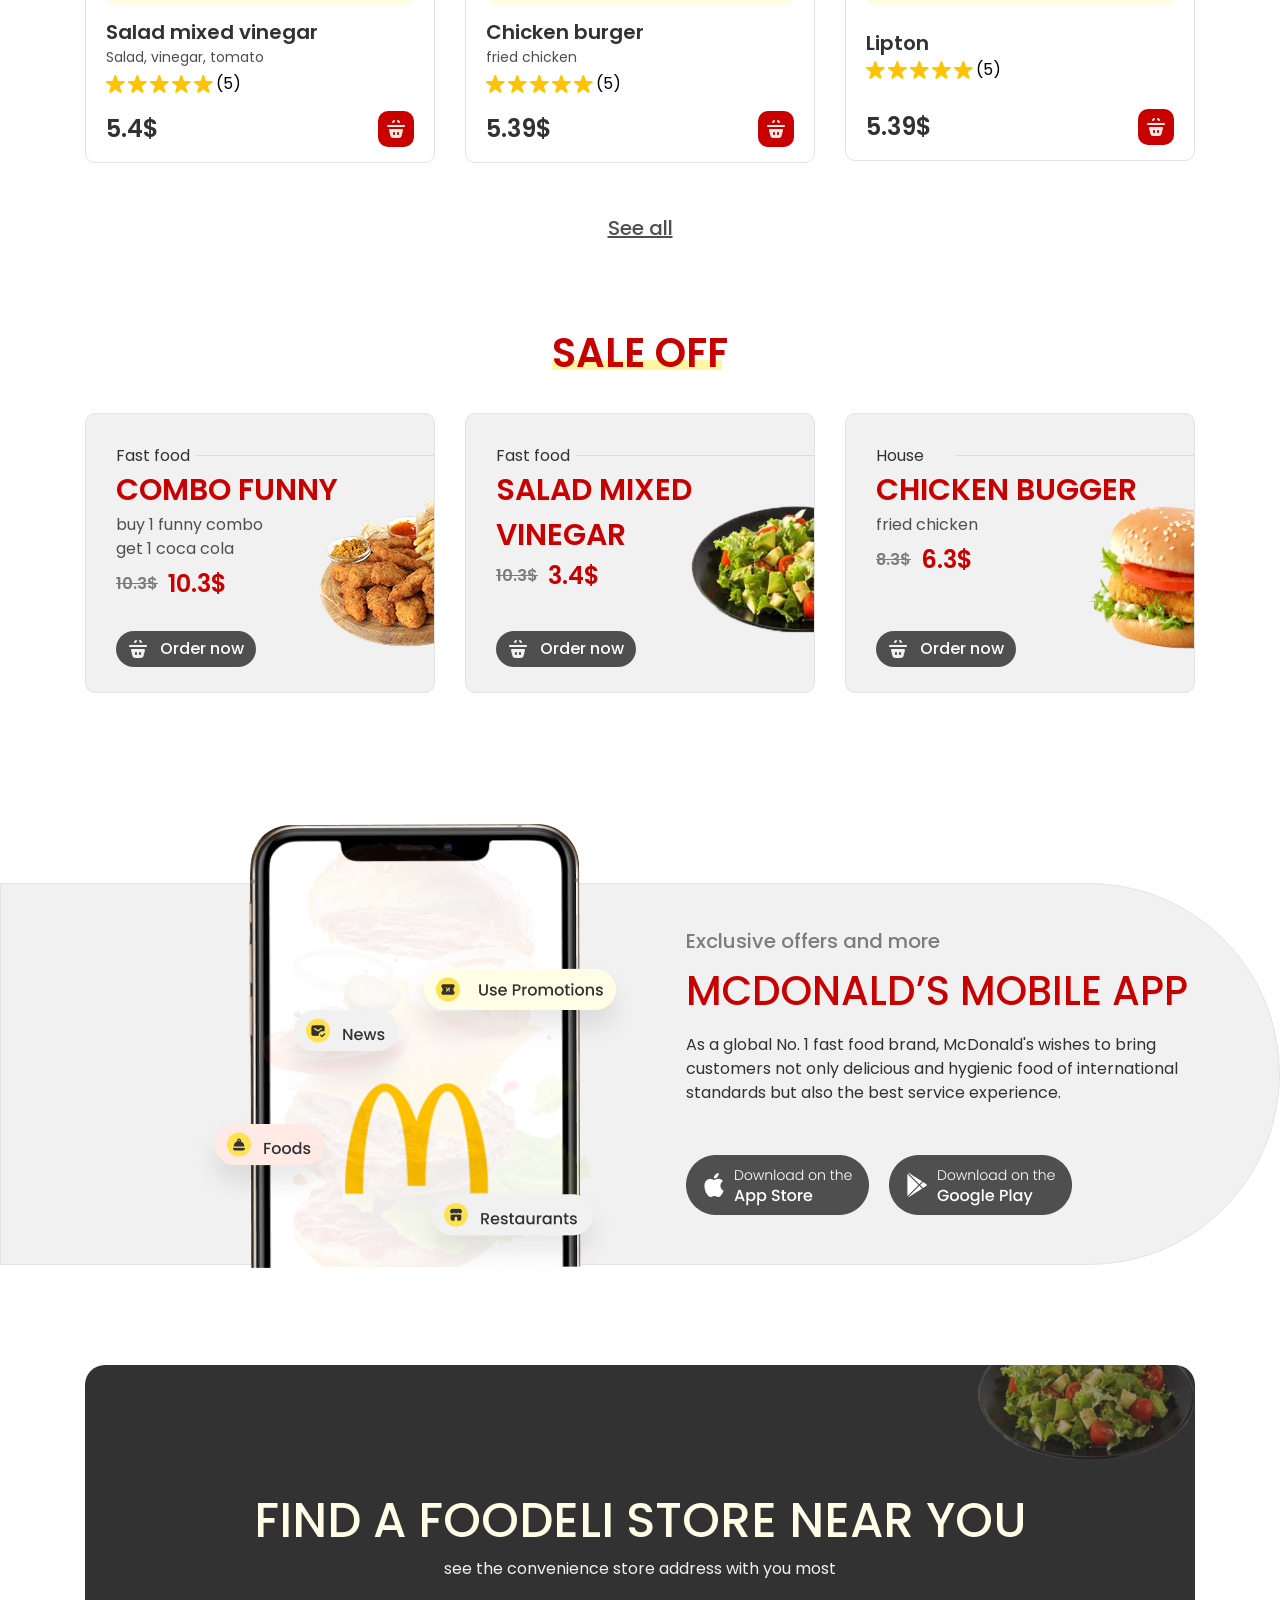
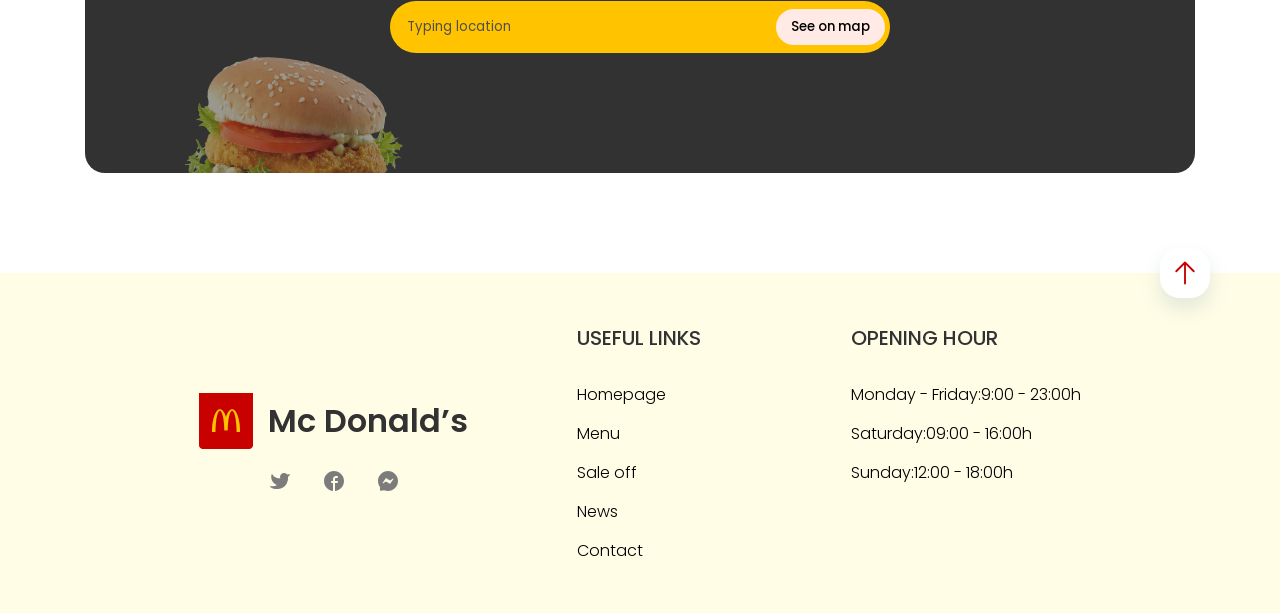
==== commit bd6e14f5: "style: make authentication page responsive" ====
--- a/index.html
+++ b/index.html
@@ -94,7 +94,7 @@
                           stroke-linejoin="round"
                         />
                       </svg>
-                      <span class="pricing-order__number">3</span>
+                      <span class="pricing-order__number">0</span>
                       <svg
                         width="24"
                         height="24"
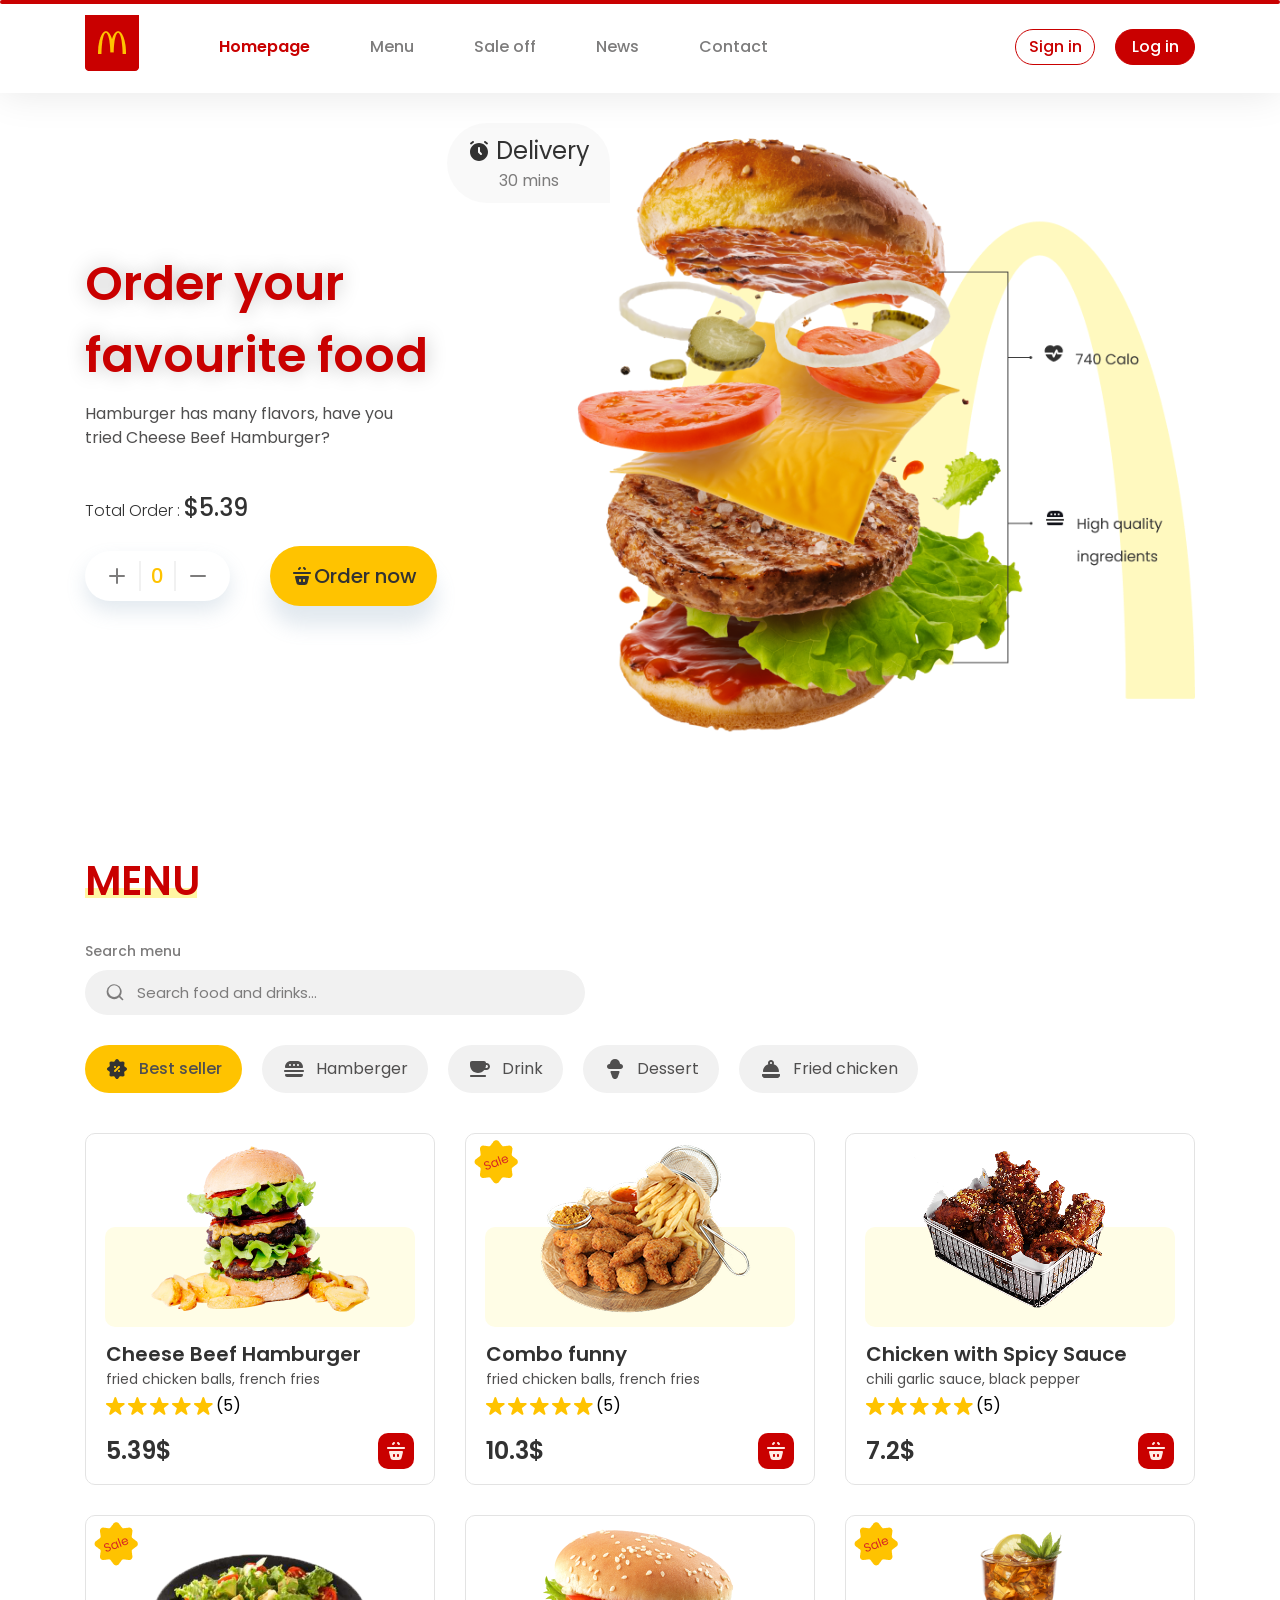
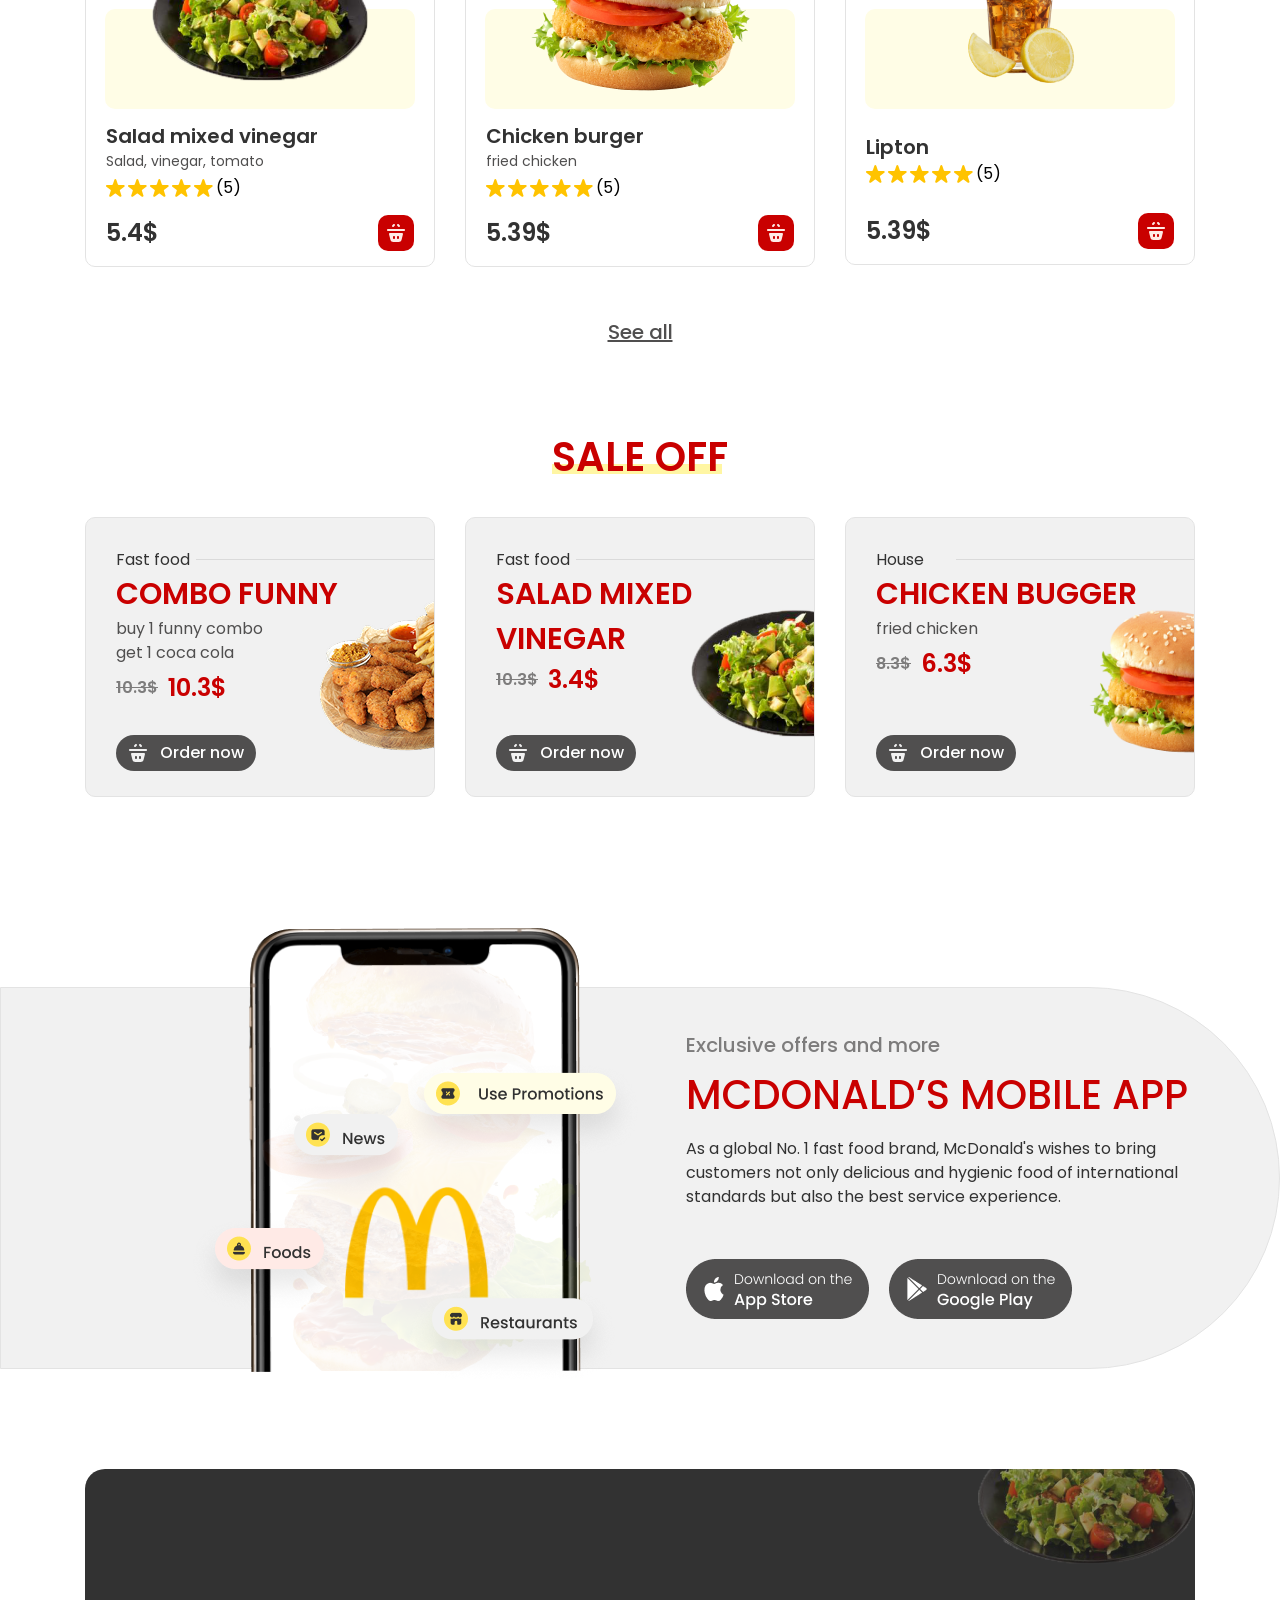
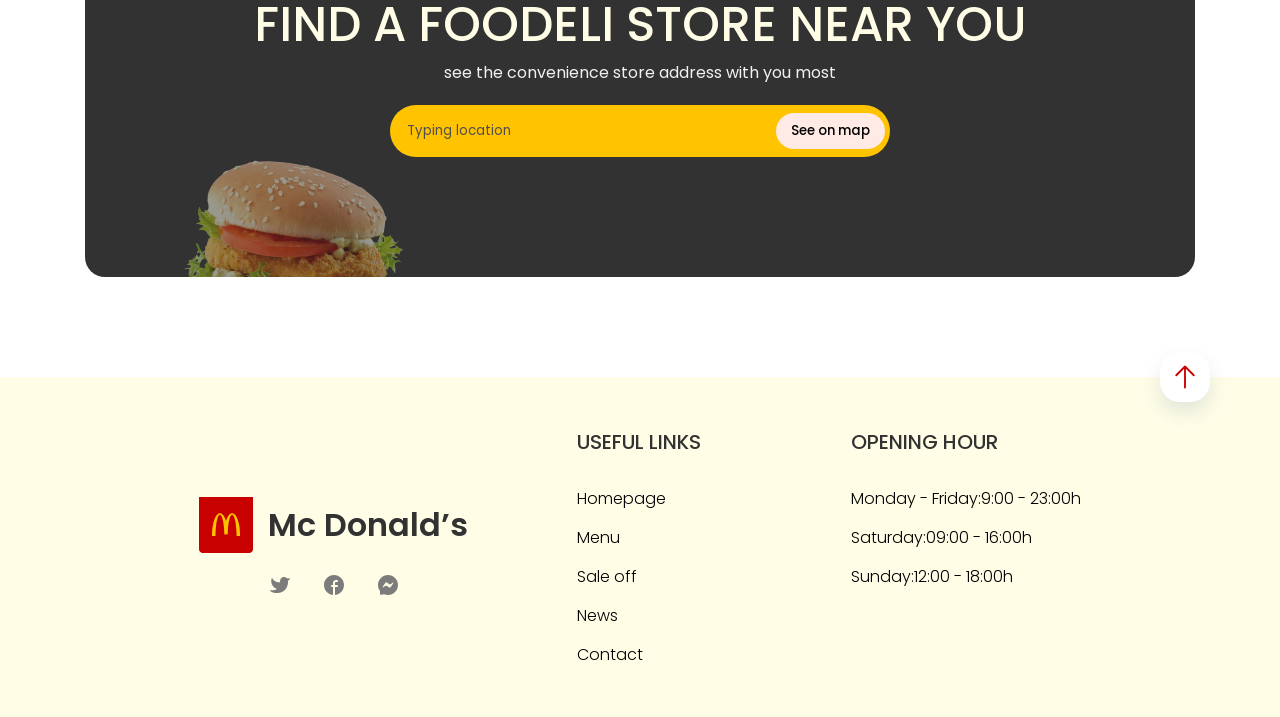
==== commit 628562be: "feat: add menu search functionality" ====
--- a/index.html
+++ b/index.html
@@ -179,6 +179,21 @@
       <section class="menu" id="menu">
         <div class="container">
           <h2 class="section-title">Menu</h2>
+          <div class="menu-search">
+            <label for="menu-search-input" class="menu-search__label">Search menu</label>
+            <div class="menu-search__wrapper">
+              <svg class="menu-search__icon" width="20" height="20" viewBox="0 0 24 24" fill="none" aria-hidden="true">
+                <path fill-rule="evenodd" clip-rule="evenodd" d="M11 4a7 7 0 1 0 0 14A7 7 0 0 0 11 4Zm-9 7a9 9 0 1 1 16.32 5.906l3.387 3.387a1 1 0 0 1-1.414 1.414l-3.387-3.387A9 9 0 0 1 2 11Z" fill="#7d7c7c"/>
+              </svg>
+              <input
+                type="search"
+                id="menu-search-input"
+                class="menu-search__input"
+                placeholder="Search food and drinks..."
+                autocomplete="off"
+              />
+            </div>
+          </div>
           <ul class="food-list">
             <li
               class="food-list__item food-list__item--active"
@@ -1547,6 +1562,15 @@
               </div>
             </div>
           </div>
+          <p
+            id="menu-no-results"
+            class="menu-no-results"
+            aria-live="polite"
+            role="status"
+            hidden
+          >
+            No menu items found. Try another search.
+          </p>
           <a href="#" class="menu-see_all">See all</a>
         </div>
       </section>
--- a/styles/app.css
+++ b/styles/app.css
@@ -556,6 +556,87 @@
   color: #504f4f;
   margin-top: 2rem;
 }
+/* ---- Menu Search ---- */
+.menu-search {
+  margin-bottom: 3rem;
+}
+.menu-search__label {
+  display: block;
+  font-family: "Poppins Medium";
+  font-size: 1.4rem;
+  color: #7d7c7c;
+  margin-bottom: 0.8rem;
+  /* visually visible label — satisfies accessibility requirement */
+}
+.menu-search__wrapper {
+  display: -webkit-box;
+  display: -ms-flexbox;
+  display: flex;
+  -webkit-box-align: center;
+  -ms-flex-align: center;
+  align-items: center;
+  background-color: #f1f1f1;
+  border-radius: 5rem;
+  padding: 1rem 2rem;
+  gap: 1rem;
+  max-width: 50rem;
+  -webkit-transition: box-shadow 0.2s ease-in;
+  -o-transition: box-shadow 0.2s ease-in;
+  transition: box-shadow 0.2s ease-in;
+}
+.menu-search__wrapper:focus-within {
+  -webkit-box-shadow: 0 0 0 0.2rem var(--secendary--color);
+  box-shadow: 0 0 0 0.2rem var(--secendary--color);
+}
+.menu-search__icon {
+  -ms-flex-negative: 0;
+  flex-shrink: 0;
+}
+.menu-search__input {
+  -webkit-box-flex: 1;
+  -ms-flex: 1;
+  flex: 1;
+  background-color: transparent;
+  font-family: "Poppins";
+  font-size: 1.5rem;
+  color: var(--text--color);
+  min-width: 0;
+}
+.menu-search__input::-webkit-input-placeholder {
+  color: #7d7c7c;
+  font-family: "Poppins";
+}
+.menu-search__input::-moz-placeholder {
+  color: #7d7c7c;
+  font-family: "Poppins";
+}
+.menu-search__input:-ms-input-placeholder {
+  color: #7d7c7c;
+  font-family: "Poppins";
+}
+.menu-search__input::-ms-input-placeholder {
+  color: #7d7c7c;
+  font-family: "Poppins";
+}
+.menu-search__input::placeholder {
+  color: #7d7c7c;
+  font-family: "Poppins";
+}
+/* Remove the native X button that browsers add to type="search" */
+.menu-search__input::-webkit-search-decoration,
+.menu-search__input::-webkit-search-cancel-button,
+.menu-search__input::-webkit-search-results-button,
+.menu-search__input::-webkit-search-results-decoration {
+  display: none;
+}
+/* ---- No-results message ---- */
+.menu-no-results {
+  text-align: center;
+  font-family: "Poppins Medium";
+  font-size: 1.8rem;
+  color: #7d7c7c;
+  padding: 4rem 0;
+}
 /*
 ---- Sale off------
 */
--- a/styles/responsive.css
+++ b/styles/responsive.css
@@ -297,6 +297,9 @@
   .footer-about__text {
     font-size: 3rem;
   }
+  .menu-search__wrapper {
+    max-width: 100%;
+  }
 }
 @media screen and (max-width: 430px) {
   .delivery {
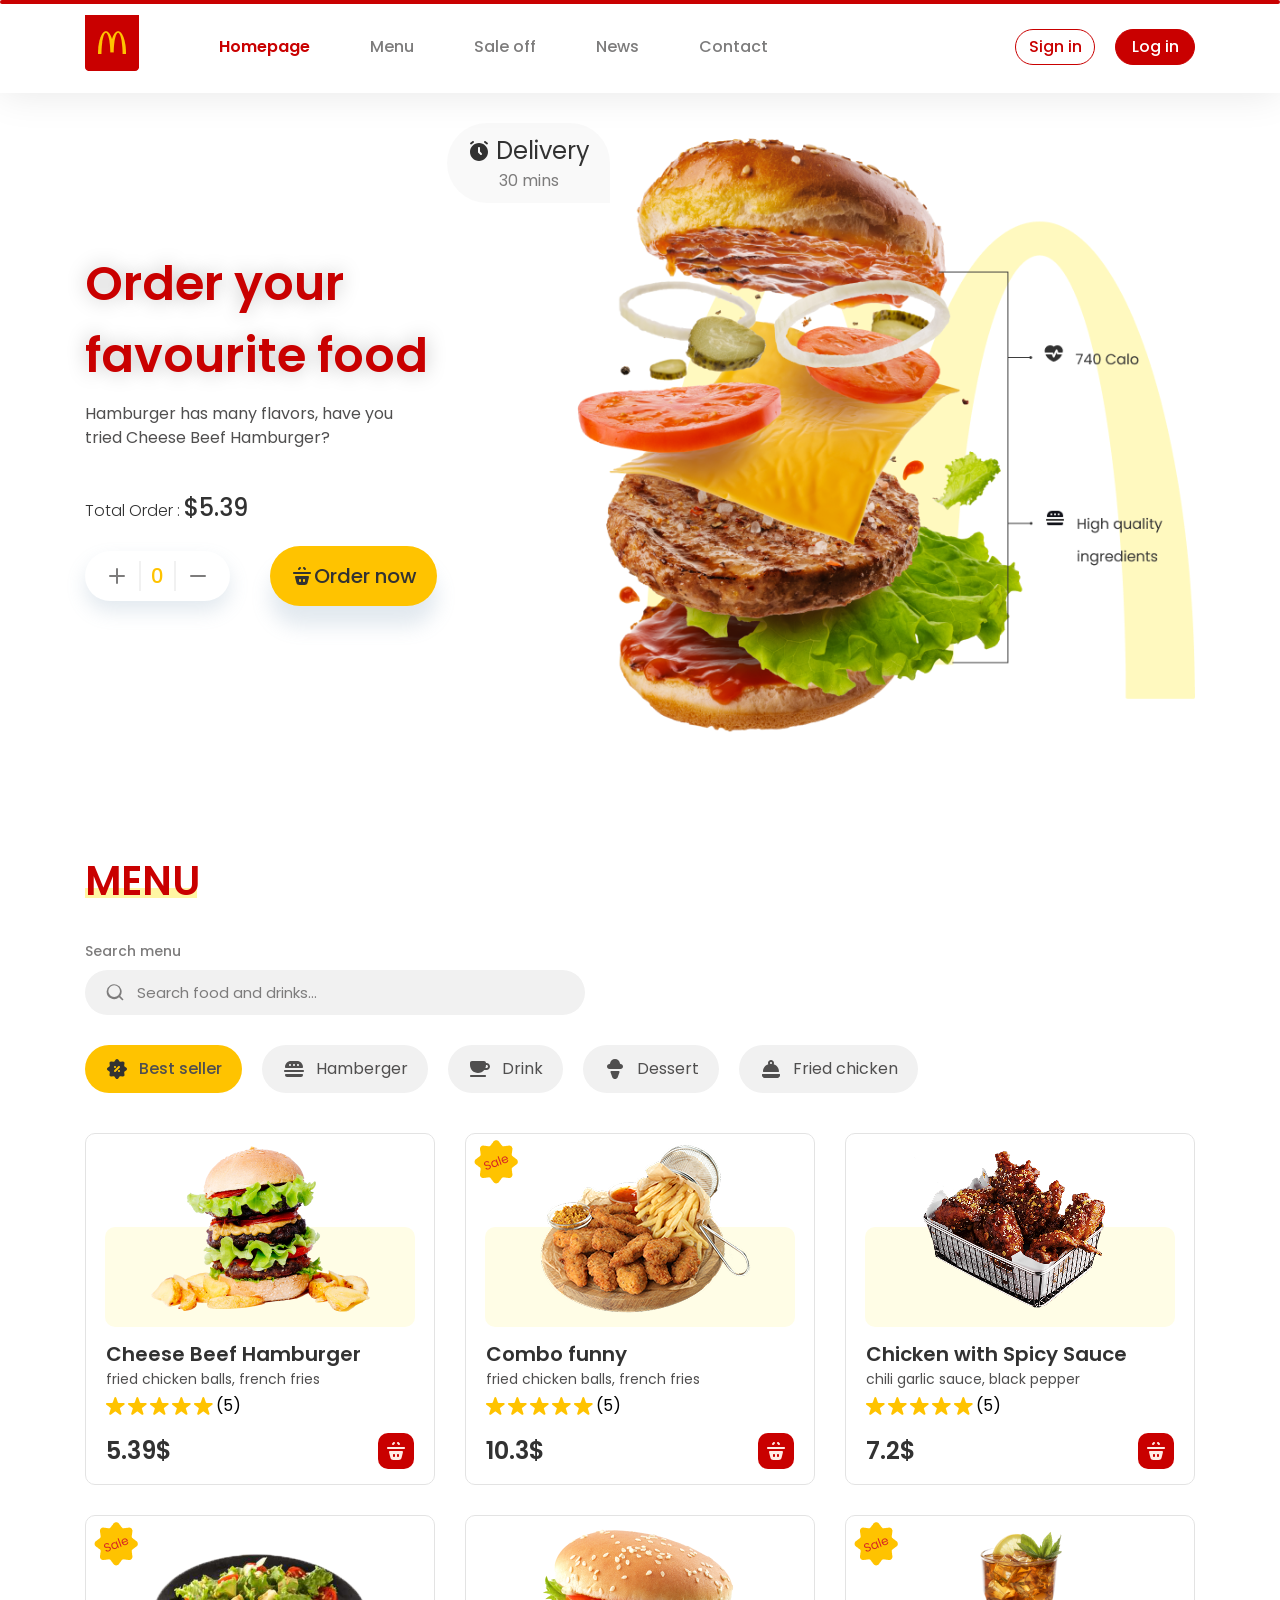
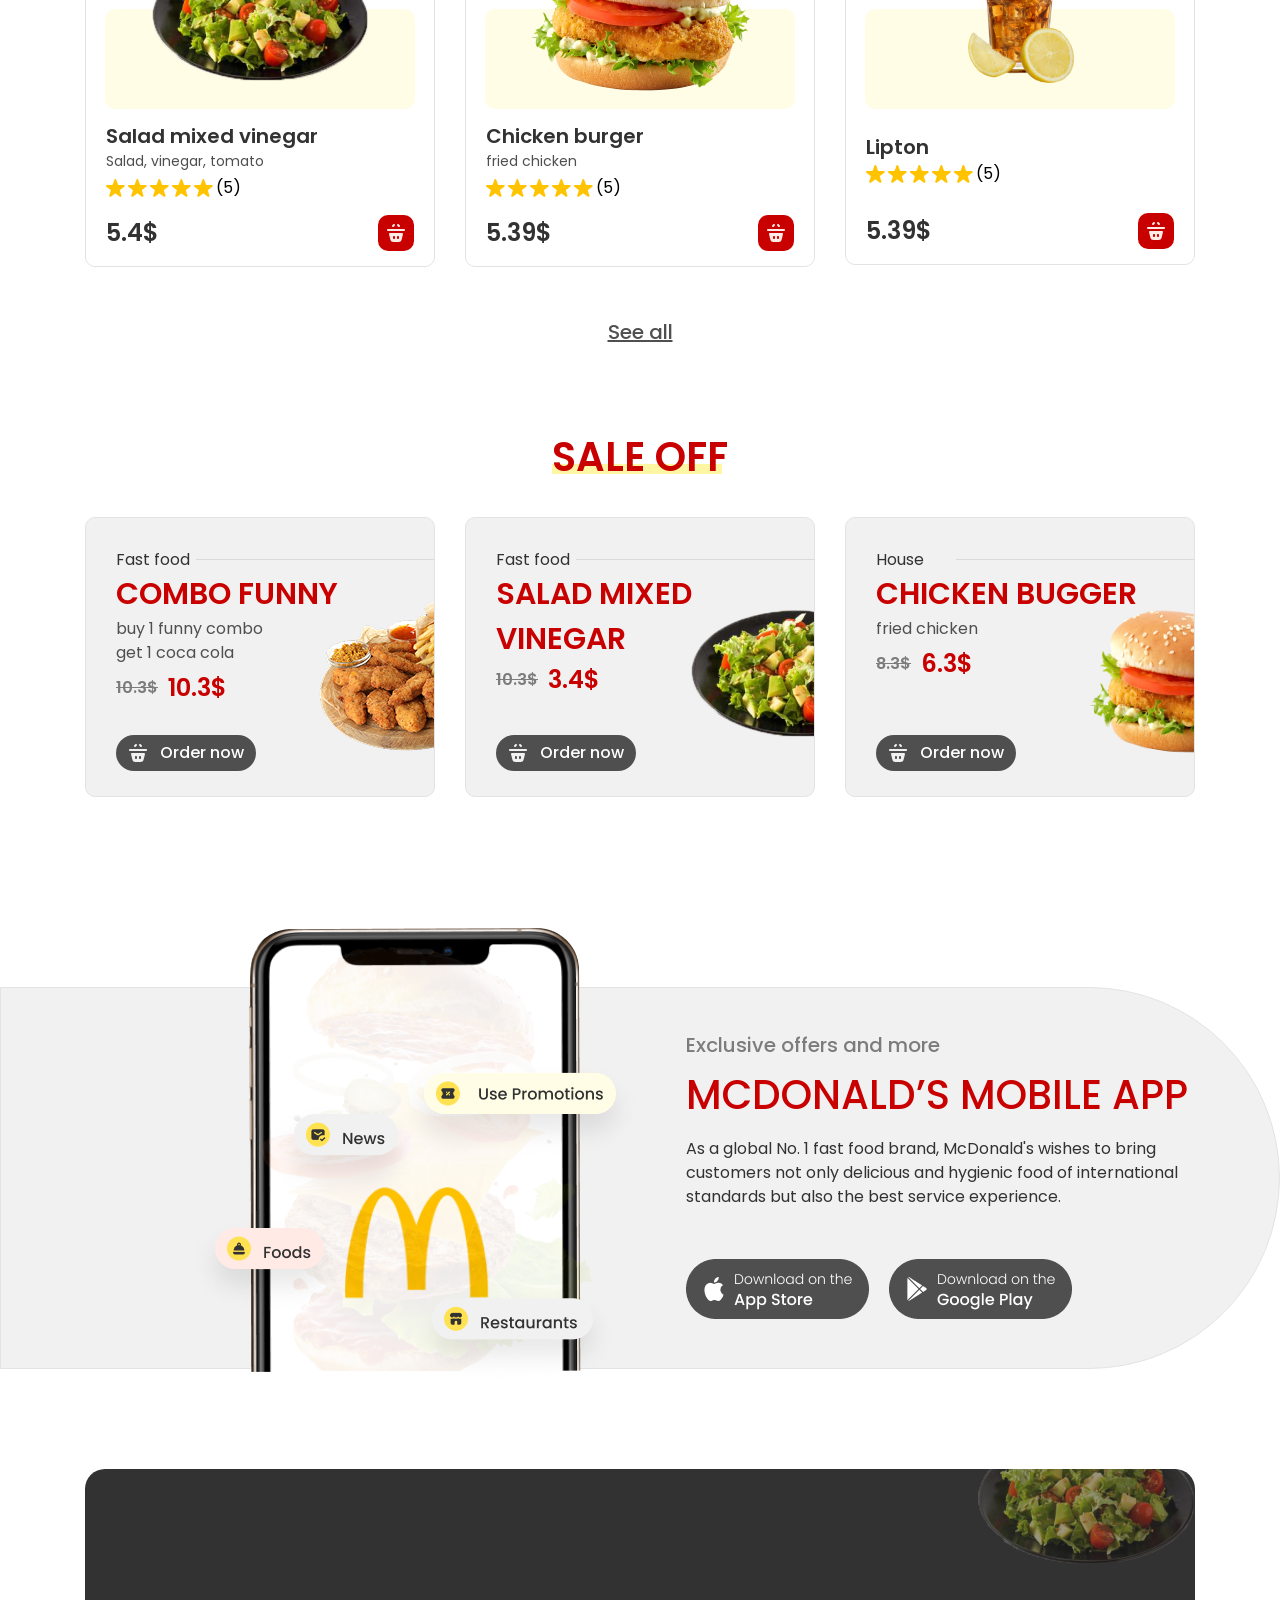
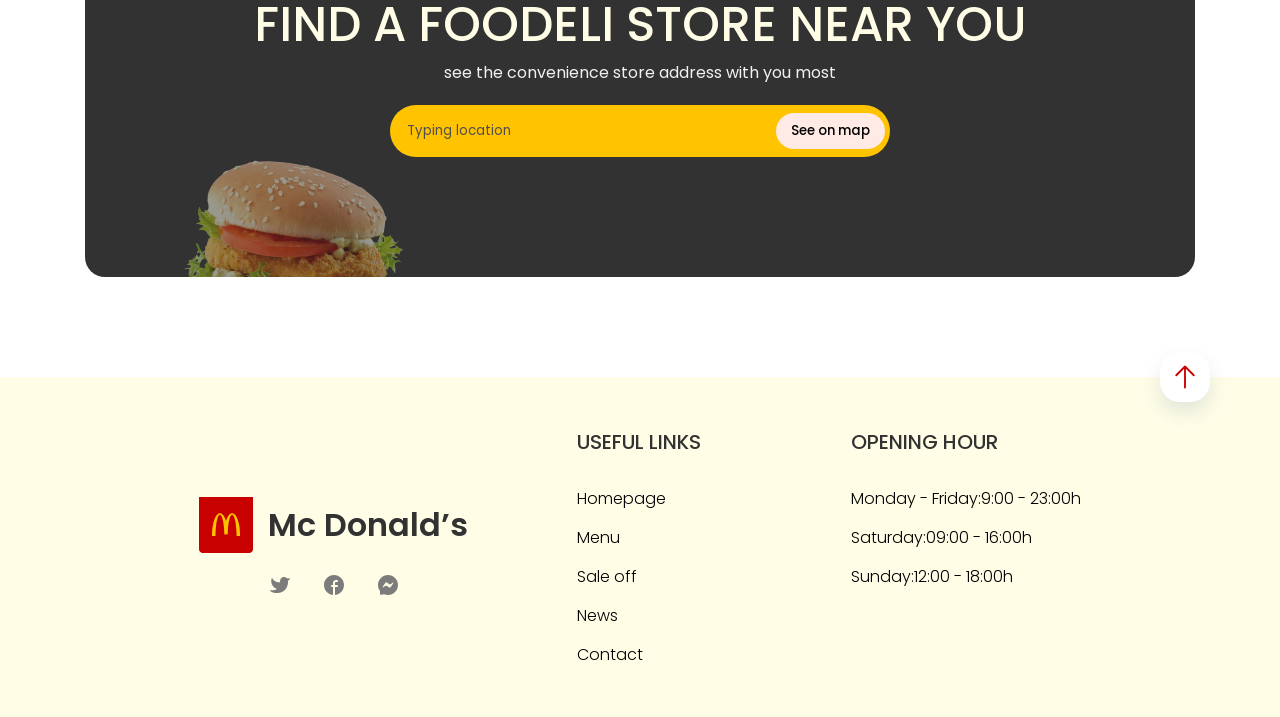
==== commit 59d8ce1c: "fix: improve mobile menu closing and keyboard support" ====
--- a/index.html
+++ b/index.html
@@ -22,7 +22,7 @@
                 alt="header Logo"
               />
             </div>
-            <ul class="menu-list">
+            <ul class="menu-list" id="main-menu">
               <li data-section="homepage" class="menu-list__item  menu-list__item--active">
                 <a
                   href="#"
@@ -48,9 +48,15 @@
             <a href="auth.html?form=signup" class="nav-btn__link nav-btn__link--sign">Sign in</a>
             <a href="auth.html?form=login" class="nav-btn__link nav-btn__link--log">Log in</a>
           </div>
-          <div class="nav-toggle__icon">
-            <div class="nav-toggle__line"></div>
-          </div>
+          <button
+            type="button"
+            class="nav-toggle__icon"
+            aria-label="Toggle navigation menu"
+            aria-controls="main-menu"
+            aria-expanded="false"
+          >
+            <span class="nav-toggle__line"></span>
+          </button>
         </nav>
       </div>
     </header>
--- a/styles/app.css
+++ b/styles/app.css
@@ -169,6 +169,9 @@
 .nav-toggle__icon {
   display: none;
   cursor: pointer;
+  padding: 0;
+  border: none;
+  background: transparent;
   width: 4.5rem;
   height: 4.5rem;
   -webkit-box-align: center;
@@ -197,6 +200,7 @@
 .nav-toggle__line::after {
   position: absolute;
   top: 1.2rem;
+  left: 0;
   -webkit-transition: all 150ms ease-in;
   -o-transition: all 150ms ease-in;
   transition: all 150ms ease-in;
@@ -204,6 +208,7 @@
 .nav-toggle__line::before {
   position: absolute;
   top: -1.2rem;
+  left: 0;
   -webkit-transition: all 150ms ease-in;
   -o-transition: all 150ms ease-in;
   transition: all 150ms ease-in;
--- a/styles/responsive.css
+++ b/styles/responsive.css
@@ -53,6 +53,9 @@
   .news__wrapper {
     flex-direction: column-reverse;
   }
+  .news__photo {
+    width: 100%;
+  }
   .news {
     max-width: 105rem;
   }
@@ -82,71 +85,8 @@
   }
 }
 @media screen and (max-width: 992px) {
-  .menu-list {
-    display: none;
-  }
-  .homepage {
-    margin-top: 5rem;
-  }
-  .delivery {
-    top: -1rem;
-    right: 37rem;
-  }
-  .delivery-recived__title {
-    font-size: 1.8rem;
-  }
-  .homepage__title {
-    font-size: 3rem;
-  }
-  .homepage__caption {
-    margin-bottom: 3rem;
-  }
-  .pricing-order {
-    gap: 2rem;
-  }
-  .pricing-order__numbers {
-    padding: 1rem 1rem;
-  }
-  .pricing-order__now {
-    padding: 1rem 1rem;
-  }
-  .pricing-order__now__title {
-    font-size: 1.5rem;
-  }
-  .sale-box__img {
-    left: 17rem;
-  }
-  .contact-content__title {
-    font-size: 3.5rem;
-  }
-  .contact-box {
-    width: 40rem;
-  }
-  .contact-content {
-    padding: 14rem 0;
-  }
-  .contact__img--burger {
-    bottom: -6.5rem;
-  }
-  .footer__content {
-    flex-direction: column-reverse;
-  }
-  .footer-content-left {
-    align-items: center;
-    margin-top: 3rem;
-  }
-
-  .footer-content-right {
-    justify-content: center;
-  }
-}
-@media screen and (max-width: 768px) {
   .nav-content__logo {
     margin-right: 0;
-  }
-  .nav-btn {
-    display: flex;
-    gap: 1rem;
   }
   .menu-list {
     display: flex;
@@ -162,11 +102,16 @@
     margin-top: 1rem;
     height: 0;
     overflow: hidden;
+    /* keeps the links of a closed menu out of the keyboard tab order */
+    visibility: hidden;
     transition: all 200ms ease-in;
   }
   .menu-list--show {
     height: 30rem;
     overflow: visible;
+    visibility: visible;
+    /* visibility is not transitioned on open, so links can be focused at once */
+    transition: height 200ms ease-in;
   }
   .menu-list__item {
     margin-right: 0;
@@ -181,6 +126,66 @@
   .cover--show {
     z-index: 99;
     opacity: 1;
+  }
+  .homepage {
+    margin-top: 5rem;
+  }
+  .delivery {
+    top: -1rem;
+    right: 37rem;
+  }
+  .delivery-recived__title {
+    font-size: 1.8rem;
+  }
+  .homepage__title {
+    font-size: 3rem;
+  }
+  .homepage__caption {
+    margin-bottom: 3rem;
+  }
+  .pricing-order {
+    gap: 2rem;
+  }
+  .pricing-order__numbers {
+    padding: 1rem 1rem;
+  }
+  .pricing-order__now {
+    padding: 1rem 1rem;
+  }
+  .pricing-order__now__title {
+    font-size: 1.5rem;
+  }
+  .sale-box__img {
+    left: 17rem;
+  }
+  .contact-content__title {
+    font-size: 3.5rem;
+  }
+  .contact-box {
+    width: 40rem;
+  }
+  .contact-content {
+    padding: 14rem 0;
+  }
+  .contact__img--burger {
+    bottom: -6.5rem;
+  }
+  .footer__content {
+    flex-direction: column-reverse;
+  }
+  .footer-content-left {
+    align-items: center;
+    margin-top: 3rem;
+  }
+
+  .footer-content-right {
+    justify-content: center;
+  }
+}
+@media screen and (max-width: 768px) {
+  .nav-btn {
+    display: flex;
+    gap: 1rem;
   }
   .homepage .row {
     flex-direction: column-reverse;
@@ -231,9 +236,6 @@
   }
   .news__description {
     margin-bottom: 9rem;
-  }
-  .news__photo {
-    width: 100%;
   }
   .news__img {
     transform: translateY(0);
